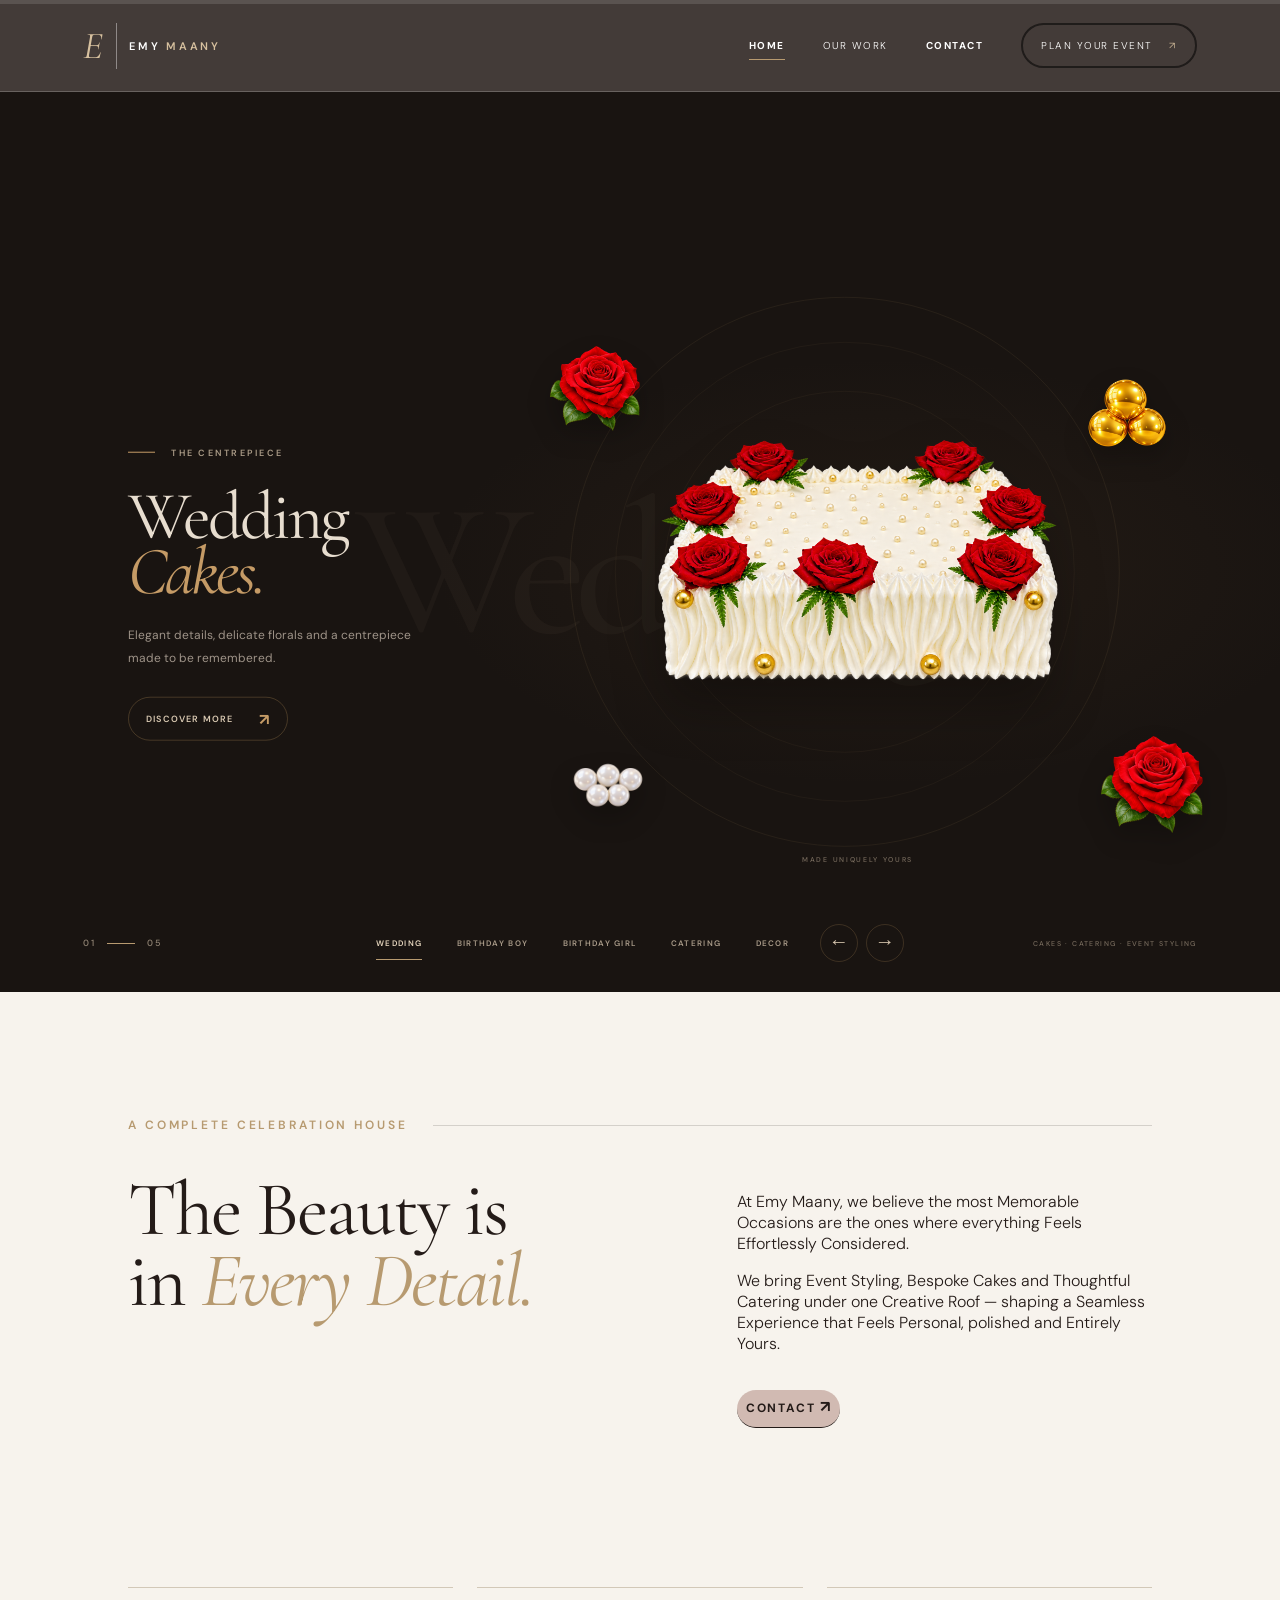
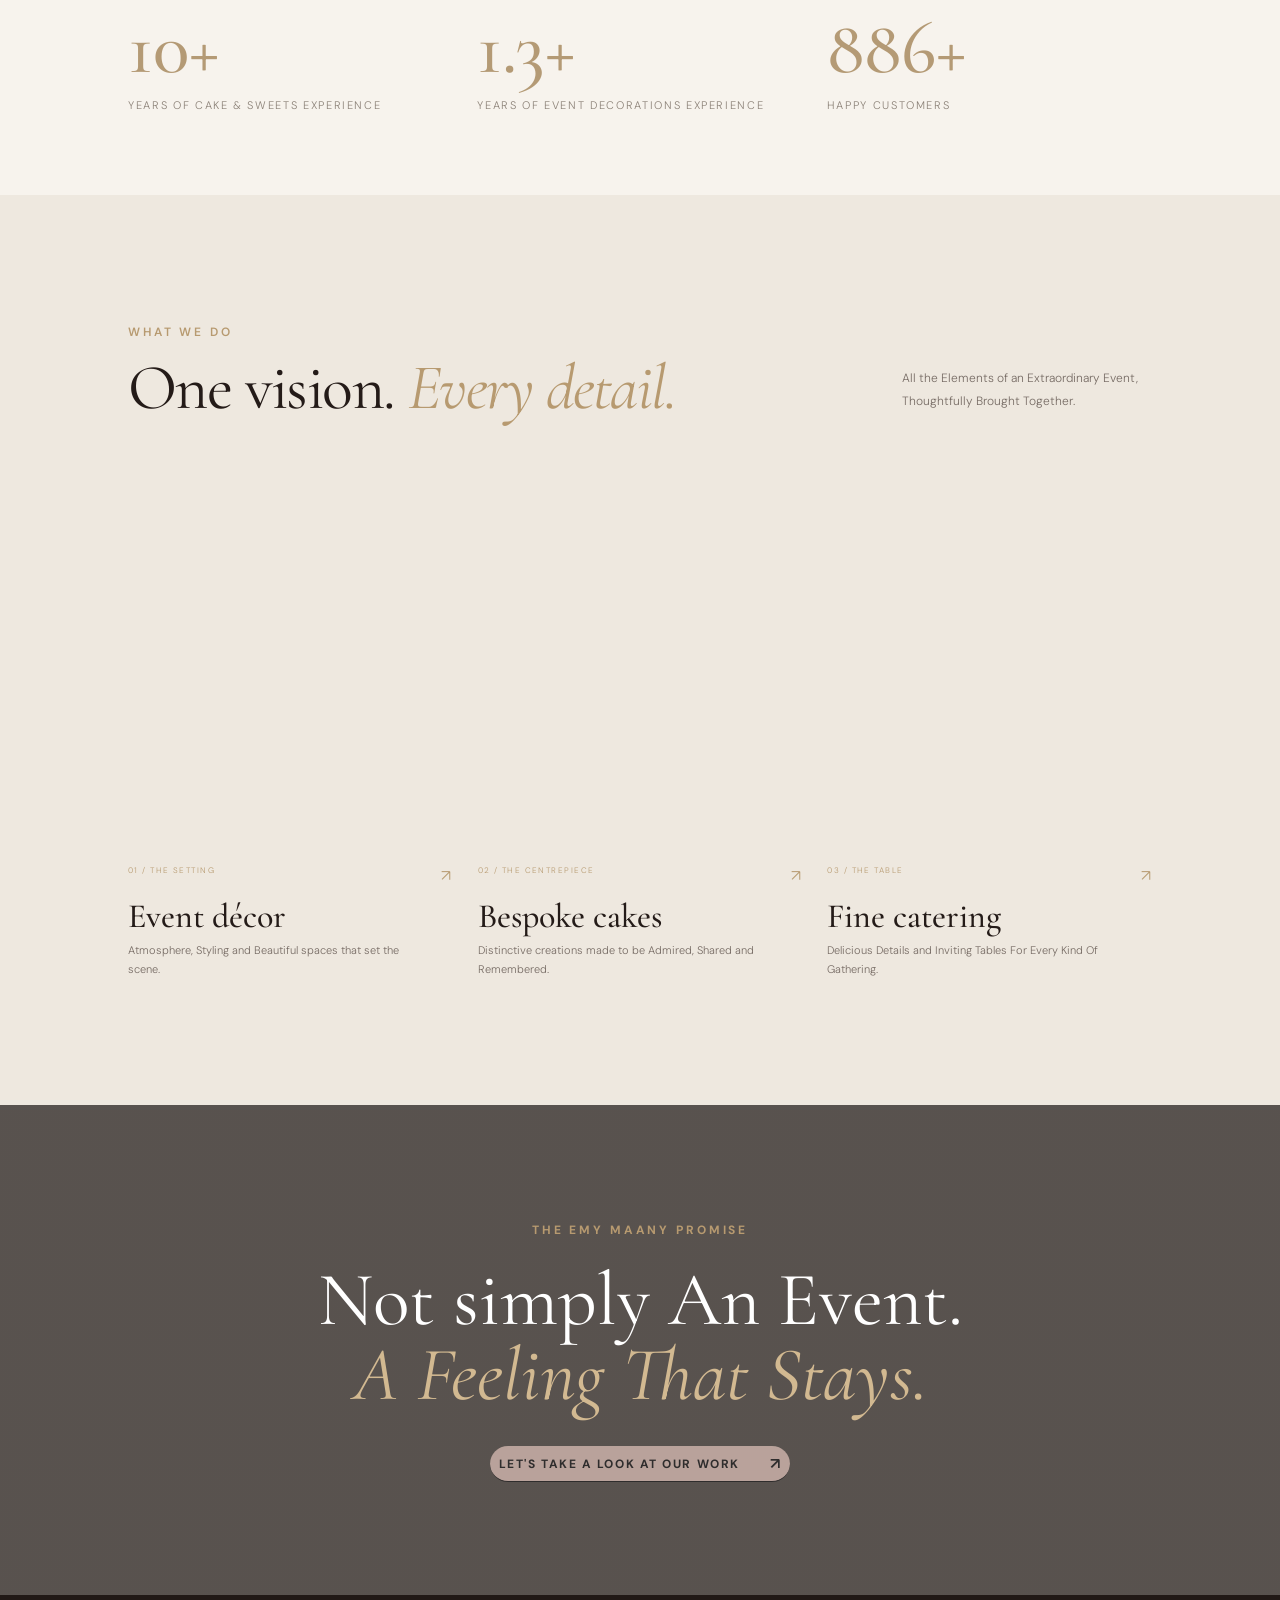
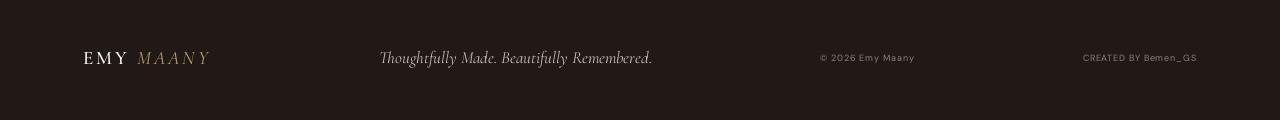
==== index.html @ 9237aef7 "Add files via upload" ====
<!DOCTYPE html>
<html lang="en">
 <head>
  <meta charset="utf-8"/>
  <meta content="width=device-width, initial-scale=1.0" name="viewport"/>
  <meta content="Emy Maany &mdash; considered celebrations, beautiful details, unforgettable moments." name="description"/>
  <title>
   Emy Maany | Celebrations, Curated
  </title>
  <link href="https://fonts.googleapis.com" rel="preconnect"/>
  <link crossorigin="" href="https://fonts.gstatic.com" rel="preconnect"/>
  <link href="https://fonts.googleapis.com/css2?family=Cormorant+Garamond:wght@400;500;600;700&amp;family=DM+Sans:wght@300;400;500;600&amp;display=swap" rel="stylesheet"/>
  <link href="home.css" rel="stylesheet"/>
  <link href="showcase.css" rel="stylesheet"/>
  <meta content="#241b18" name="theme-color"/>
  <meta content="yes" name="mobile-web-app-capable"/>
  <meta content="yes" name="apple-mobile-web-app-capable"/>
  <meta content="black-translucent" name="apple-mobile-web-app-status-bar-style"/>
  <meta content="Emy Maany" name="apple-mobile-web-app-title"/>
  <link href="/manifest.webmanifest" rel="manifest"/>
  <link href="/favicon-32.png" rel="icon" sizes="32x32" type="image/png"/>
  <link href="/icon-192.png" rel="icon" sizes="192x192" type="image/png"/>
  <link href="/icon-192.png" rel="apple-touch-icon"/>
  <link href="/pwa-install.css" rel="stylesheet"/>
 </head>
 <body>
    <!-- =====================================================
         HOME PAGE: Header / Hero Slider / Introduction / Services / Footer
         ===================================================== -->
  <!-- PRELOADER -->
  <div aria-hidden="true" class="preloader">
   <span class="preloader-mark">
    Emy Maany
   </span>
   <span class="preloader-line">
   </span>
  </div>
  <!-- NAVIGATION -->
  <header class="site-header">
   <a aria-label="Emy Maany home" class="brand" href="index.html">
    <span class="brand-monogram">
     E
    </span>
    <span class="brand-name">
     EMY
     <i>
      MAANY
     </i>
    </span>
   </a>
   <button aria-expanded="false" aria-label="Open navigation" class="menu-toggle">
    <span>
    </span>
    <span>
    </span>
   </button>
   <nav aria-label="Main navigation" class="main-nav">
    <a class="active" href="index.html">
     <b>Home</b>
    </a>
    <a href="work.html">
     Our Work
    </a>
    <a href="contact.html">
     <b>Contact</b>
    </a>
    <a class="nav-cta" href="contact.html">
     Plan Your Event
     <span>
      &nearrow;
     </span>
    </a>
   </nav>
  </header>
  <main>
   <!-- PRODUCT HERO SLIDER -->
   <section aria-label="Featured creations" class="showcase" id="showcase">
    <div class="showcase-stage">
     <div aria-hidden="true" class="showcase-orbit">
     </div>
     <div aria-live="polite" class="showcase-slides">
      <article class="showcase-slide is-active" data-slide="0" style="--slide-accent:#c59b66;--slide-bg:#191411">
       <div class="showcase-copy">
        <span class="showcase-kicker">
         THE CENTREPIECE
        </span>
        <h1>
         Wedding
         <br/>
         <em>
          Cakes.
         </em>
        </h1>
        <p>
         Elegant details, delicate florals and a centrepiece made to be remembered.
        </p>
        <!-- Wedding -->
        <a class="showcase-cta" href="work.html#cakes">
         DISCOVER MORE
         <b>
          &nearrow;
         </b>
        </a>
       </div>
       <div aria-hidden="true" class="showcase-word">
        Wedding
       </div>
       <div class="showcase-product">
        <img alt="Italian celebration cake" src="Images/italian%20cake/italian%20cake%203D.png"/>
       </div>
       <div aria-hidden="true" class="showcase-floats">
        <img alt="" class="float f1" src="Images/italian%20cake/Vibrant%20Red%20Rose%20Cutout.png"/>
        <img alt="" class="float f2" src="Images/italian%20cake/Triad%20of%20Reflective%20Gold%20Spheres.png"/>
        <img alt="" class="float f3" src="Images/italian%20cake/Glossy%20Pearl%20Sphere%20Cluster.png"/>
        <img alt="" class="float f4" src="Images/italian%20cake/Vibrant%20Red%20Rose%20Cutout.png"/>
        
       </div>
       <span class="showcase-caption">
        MADE UNIQUELY YOURS
       </span>
      </article>
      <article class="showcase-slide" data-slide="1" style="--slide-accent:#d4a96f;--slide-bg:#191411">
       <div class="showcase-copy">
        <span class="showcase-kicker">
         LITTLE MOMENTS, BIG MAGIC
        </span>
        <h1>
         Birthday
         <br/>
         <em>
          Boy.
         </em>
        </h1>
        <p>
         Playful characters, joyful colours and a cake made just for him.
        </p>
        <!-- Birthday Boy -->
        <a class="showcase-cta" href="work.html#cakes">
         DISCOVER MORE
         <b>
          &nearrow;
         </b>
        </a>
       </div>
       <div aria-hidden="true" class="showcase-word">
        Birthday
       </div>
       <div class="showcase-product">
        <img alt="Animal themed birthday cake" src="Images/animals/animals%20.png"/>
       </div>
       <div aria-hidden="true" class="showcase-floats">
        <img alt="" class="float f1" src="Images/animals/أسد كرتوني لطيف ثلاثي الأبعاد.png"/>
        <img alt="" class="float f2" src="Images/animals/زرافة%20كرتونية%20لطيفة%20ثلاثية%20الأبعاد.png"/>
        <img alt="" class="float f3" src="Images/animals/فيل%20صغير%20لطيف%20ثلاثي%20الأبعاد.png"/>
        <img alt="" class="float f4" src="Images/animals/قرد%20كرتوني%20ثلاثي%20الأبعاد%20لطيف.png"/>
       </div>
       <!--      -->
       <span class="showcase-caption">
        A WORLD OF WONDER
       </span>
      </article>
      <article class="showcase-slide" data-slide="2" style="--slide-accent:#d5a1b9;--slide-bg:#191411">
       <div class="showcase-copy">
        <span class="showcase-kicker">
         YOUR DAY, YOUR FAIRYTALE
        </span>
        <h1>
         Birthday
         <br/>
         <em>
          Girl.
         </em>
        </h1>
        <p>
         Sweet colours, lovely characters and a cake made just for her.
        </p>
        <!-- Birthday Girl -->
        <a class="showcase-cta" href="work.html#cakes">
         DISCOVER MORE
         <b>
          &nearrow;
         </b>
        </a>
       </div>
       <div aria-hidden="true" class="showcase-word">
        Birthday
       </div>
       <div class="showcase-product">
        <img alt="Pink teddy bear birthday cake" src="Images/pink%20bear/كعكة جونو نيستا الوردية بالدب البنفسجي.png"/>
       </div>
       <div aria-hidden="true" class="showcase-floats">
        <img alt="" class="float f1" src="Images/pink%20bear/دب%20وردي%20لامع%20مع%20زهرة%20بيضاء.png"/>
        <img alt="" class="float f2" src="Images/pink%20bear/بالونات%20لامعة%20ملونة%20متجمعة.png"/>
        <img alt="" class="float f3" src="Images/pink%20bear/سحابة%20ثلاثية%20الأبعاد%20لامعة.png"/>
        <img alt="" class="float f4" src="Images/italian%20cake/Triad%20of%20Reflective%20Gold%20Spheres.png"/>
       </div>
       <span class="showcase-caption">
        SWEET DETAILS, FOREVER
       </span>
      </article>
      <article class="showcase-slide" data-slide="3" style="--slide-accent:#c5a16d;--slide-bg:#191411">
       <div class="showcase-copy">
        <span class="showcase-kicker">
         THE TABLE, THOUGHTFULLY SET
        </span>
        <h1>
         Fine
         <br/>
         <em>
          Catering.
         </em>
        </h1>
        <p>
         Delicious details and inviting bites, prepared for sharing.
        </p>
        <!-- Fine Catering -->
        <a class="showcase-cta" href="work.html#catering">
         DISCOVER MORE
         <b>
          &nearrow;
         </b>
        </a>
       </div>
       <div aria-hidden="true" class="showcase-word">
        Catering
       </div>
       <div class="showcase-product">
        <img alt="Crispy chicken sandwich" src="Images/chicken snadwich/chicken-sandwich-cutout.png"/>
       </div>
       <div aria-hidden="true" class="showcase-floats">
        <img alt="" class="float f1" src="Images/chicken snadwich/فيليه دجاج مقرمش معزول.png"/>
        <img alt="" class="float f2" src="Images/chicken snadwich/أوراق خس طازجة على خلفية شفافة.png"/>
        <img alt="" class="float f3" src="Images/chicken snadwich/أوراق خس طازجة على خلفية شفافة.png"/>
        <img alt="" class="float f4" src="Images/chicken snadwich/فيليه دجاج مقرمش معزول.png"/>
       </div>
       <span class="showcase-caption">
        PREPARED TO BE SHARED
       </span>
      </article>
      <article class="showcase-slide" data-slide="4" style="--slide-accent:#c9a76d;--slide-bg:#191411">
       <div class="showcase-copy">
        <span class="showcase-kicker">
         THE SETTING FOR YOUR STORY
        </span>
        <h1>
         Event
         <br/>
         <em>
          Decor.
         </em>
        </h1>
        <p>
         Atmosphere, thoughtful styling and beautiful details in every corner.
        </p>
         <!-- Event Decor -->
        <a class="showcase-cta" href="work.html#decorations">
         DISCOVER MORE
         <b>
          &nearrow;
         </b>
        </a>
       </div>
       <div aria-hidden="true" class="showcase-word">
        Celebration
       </div>
       <div class="showcase-product showcase-photo">
        <img alt="Teddy bear themed event decoration" src="Images/bear/bear%20.png"/>
       </div>
       <div aria-hidden="true" class="showcase-floats">
        <img alt="" class="float f1" src="Images/bear/Glossy Orange Balloon Bouquet with Ribbons.png"/>
        <img alt="" class="float f2" src="Images/bear/Glossy%20Gold%20Balloon%20Trio.png"/>
        <img alt="" class="float f3" src="Images/bear/Glossy%20Blue%20and%20White%20Hot%20Air%20Balloon.png"/>
        <img alt="" class="float f4" src="Images/bear/Plush Teddy Bear with Blue Bow.png"/>
        <img alt="" class="float f5" src="Images/bear/Glossy White Balloon Trio.png"/>
       </div>
       <span class="showcase-caption">
        EVERY DETAIL IN ITS PLACE
       </span>
      </article>
     </div>
     <!-- ================================================ -->
     <div class="showcase-footer">
      <div class="showcase-count">
       <span id="showcase-current">
        01
       </span>
       <i>
       </i>
       <span>
        05
       </span>
      </div>
      <nav aria-label="Choose a featured category" class="showcase-tabs">
       <button class="active" data-go="0">
        WEDDING
       </button>
       <button data-go="1">
        BIRTHDAY BOY
       </button>
       <button data-go="2">
        BIRTHDAY GIRL
       </button>
       <button data-go="3">
        CATERING
       </button>
       <button data-go="4">
        DECOR
       </button>
      </nav>
      <div class="showcase-arrows">
       <button aria-label="Previous slide" id="showcase-prev">
        &larr;
       </button>
       <button aria-label="Next slide" id="showcase-next">
        &rarr;
       </button>
      </div>
      <span class="showcase-signature">
       CAKES &middot; CATERING &middot; EVENT STYLING
      </span>
     </div>
    </div>
   </section>
   <!-- INTRODUCTION -->
   <section class="intro section-pad">
    <div class="intro-kicker reveal">
     <span class="eyebrow">
      A COMPLETE CELEBRATION HOUSE
     </span>
     <span class="fine-line">
     </span>
    </div>
    <div class="intro-grid">
     <h2 class="reveal">
      The Beauty is
      <br/>
      in
      <em>
       Every Detail.
      </em>
     </h2>
     <div class="intro-text-reveal">
      <p class="lead1">
       At Emy Maany, we believe the most Memorable Occasions are the ones where everything Feels Effortlessly Considered.
      </p>
      <p class="lead2">
       We bring Event Styling, Bespoke Cakes and Thoughtful Catering under one Creative Roof &mdash; shaping a Seamless Experience that Feels Personal, polished and Entirely Yours.
      </p>
      <a class="text-link dark-link" href="contact.html">
       <b>
        Contact
        <span>
         &nearrow;
        </span>
       </b>
      </a>
     </div>
    </div>
   </section>
   <!-- EXPERIENCE COUNTERS -->
   <section aria-label="Emy Maany experience" class="experience-counters section-pad">
    <div class="counter-card">
     <strong data-count="11" data-suffix="+">
      0
     </strong>
     <span>
      Years of Cake &amp; Sweets Experience
     </span>
    </div>
    <div class="counter-card">
     <strong data-count="1.5" data-decimals="1" data-suffix="+">
      0
     </strong>
     <span>
      Years of Event Decorations Experience
     </span>
    </div>
    <div class="counter-card">
     <strong data-count="1000" data-suffix="+">
      0
     </strong>
     <span>
      Happy Customers
     </span>
    </div>
   </section>
   <!-- SERVICES -->
   <section class="services section-pad">
    <div class="section-heading reveal">
     <div>
      <span class="eyebrow">
       WHAT WE DO
      </span>
      <h2>
       One vision.
       <em>
        Every detail.
       </em>
      </h2>
     </div>
     <p>
      All the Elements of an Extraordinary Event, Thoughtfully Brought Together.
     </p>
    </div>
    <div class="service-grid">
     <a class="service-card reveal" href="work.html#decorations">
      <div class="service-photo photo-decor">
      </div>
      <div class="service-meta">
       <span>
        01 / THE SETTING
       </span>
       <span>
        &nearrow;
       </span>
      </div>
      <h3>
       Event d&eacute;cor
      </h3>
      <p>
       Atmosphere, Styling and Beautiful spaces that set the scene.
      </p>
     </a>
     <a class="service-card reveal" href="work.html#cakes">
      <div class="service-photo photo-cake">
      </div>
      <div class="service-meta">
       <span>
        02 / THE CENTREPIECE
       </span>
       <span>
        &nearrow;
       </span>
      </div>
      <h3>
       Bespoke cakes
      </h3>
      <p>
       Distinctive creations made to be Admired, Shared and Remembered.
      </p>
     </a>
     <a class="service-card reveal" href="work.html#catering">
      <div class="service-photo photo-catering">
      </div>
      <div class="service-meta">
       <span>
        03 / THE TABLE
       </span>
       <span>
        &nearrow;
       </span>
      </div>
      <h3>
       Fine catering
      </h3>
      <p>
       Delicious Details and Inviting Tables For Every Kind Of Gathering.
      </p>
     </a>
    </div>
   </section>
   <!-- BRAND STATEMENT -->
   <section class="statement">
    <div class="statement-inner reveal">
     <span class="eyebrow">
      <b>
       THE EMY MAANY PROMISE
      </b>
     </span>
     <h2>
      Not simply An Event.
      <br/>
      <em>
       A Feeling That Stays.
      </em>
     </h2>
     <a class="text-link light-link" href="work.html">
      <b>
       Let's take a look at Our Work
      </b>
      <span>
       &nearrow;
      </span>
     </a>
    </div>
   </section>
   <!-- FOOTER -->
   <footer class="site-footer">
    <a class="footer-brand" href="index.html">
     EMY
     <em>
      MAANY
     </em>
    </a>
    <span>
     Thoughtfully Made. Beautifully Remembered.
    </span>
    <span>
     &copy;
     <span class="year">
     </span>
     Emy Maany
    </span>
    <small>
     CREATED BY Bemen_GS
    </small>
   </footer>
  </main>
  <script src="home.js">
  </script>
  <script defer="" src="showcase.js">
  </script>
  <script defer="" src="site-enhancements.js">
  </script>
  <script defer="" src="/pwa-install.js">
  </script>
 </body>
</html>
---- home.css ----
/* =========================================================
   EMY SWEETS — HOME PAGE STYLES
   Palette: warm ivory / deep espresso / antique champagne
   ========================================================= */
/* التصميم الافتراضي للشاشات الكبيرة (الكمبيوتر) */
.container  {
    display: grid;
    grid-template-columns: repeat(3, 1fr);
    /* 3 أعمدة بجانب بعضها */
}
/* عندما تصبح الشاشة أقل من 800 بكسل (الأجهزة اللوحية - Tablet) */
@media (max-width: 800px)  {
    .container  {
        grid-template-columns: repeat(2, 1fr);
        /* عمودين فقط */
    }
}
/* عندما تصبح الشاشة أقل من 480 بكسل (الهواتف المحمولة - Mobile) */
@media (max-width: 480px)  {
    .container  {
        grid-template-columns: 1fr;
        /* عمود واحد تحت بعضه */
    }
}
:root  {
    --ink: #241b18;
    --muted: #766b64;
    --ivory: #f7f3ed;
    --paper: #eee7dc;
    --gold: #b79a70;
    --line: rgba(36,27,24,.16);
    --serif: "Cormorant Garamond", Georgia, serif;
    --sans: "DM Sans", Arial, sans-serif;
}
*  {
    box-sizing: border-box;
}
html  {
    scroll-behavior: smooth;
}
body  {
    margin: 0;
    background: var(--ivory);
    color: var(--ink);
    font-family: var(--sans);
    font-weight: 300;
}
a  {
    color: inherit;
    text-decoration: none;
}
.preloader  {
    position: fixed;
    inset: 0;
    background: var(--ink);
    z-index: 1000;
    display: flex;
    align-items: center;
    justify-content: center;
    gap: 18px;
    transition: opacity .7s ease, visibility .7s;
}
.preloader.done  {
    opacity: 0;
    visibility: hidden;
}
.preloader-mark  {
    font: italic 62px var(--serif);
    color: var(--gold);
}
.preloader-line  {
    width: 70px;
    height: 1px;
    background: var(--gold);
    animation: loadline 1s ease-in-out infinite alternate;
}
@keyframes loadline  {
    to  {
        transform: scaleX(.25);
        transform-origin: left;
    }
}
.site-header  {
    background: rgba(36, 27, 24, .85);
    height: 92px;
    padding: 0 6.5%;
    display: flex;
    align-items: center;
    justify-content: space-between;
    position: absolute;
    top: 0;
    left: 0;
    width: 100%;
    z-index: 20;
    color: #fff;
    border-bottom: 1px solid rgba(255, 255, 255, .2);
}
.brand  {
    display: flex;
    align-items: center;
    gap: 12px;
}
.brand-monogram  {
    font: italic 38px var(--serif);
    color: #d7c19f;
    border-right: 1px solid rgba(255, 255, 255, .4);
    padding-right: 13px;
}
.brand-name  {
    font-size: 11px;
    letter-spacing: .25em;
    font-weight: 600;
}
.brand-name i  {
    font-style: normal;
    color: #d7c19f;
}
.main-nav  {
    display: flex;
    align-items: center;
    gap: 38px;
}
.main-nav a  {
    font-size: 10px;
    letter-spacing: .15em;
    text-transform: uppercase;
    position: relative;
}
.main-nav a:not(.nav-cta):after  {
    content: "";
    position: absolute;
    left: 0;
    bottom: -8px;
    width: 0;
    height: 1px;
    background: var(--gold);
    transition: width .3s;
}
.main-nav a:hover:after,
.main-nav a.active:after  {
    width: 100%;
}
.nav-cta  {
    border: 2px solid rgba(0, 0, 0, 0.55);
    padding: 14px 18px;
    transition: background .3s, color .3s;
    border-radius: 50px;
}
.nav-cta:hover  {
    background: var(--ivory);
    color: var(--ink);
}
.nav-cta span  {
    color: #d7c19f;
    margin-left: 12px;
}
.menu-toggle  {
    display: none;
}
.hero  {
    height: min(850px, 100svh);
    min-height: 650px;
    position: relative;
    display: flex;
    align-items: center;
    color: #fff;
    overflow: hidden;
    background: #352822;
}
.hero-image  {
    position: absolute;
    inset: 0;
    background: url("https://images.unsplash.com/photo-1519167758481-83f550bb49b3?auto=format&fit=crop&w=2200&q=90") center 52% / cover;
    transform: scale(1.06);
    animation: heroZoom 12s ease-out forwards;
}
.hero-shade  {
    position: absolute;
    inset: 0;
    background: linear-gradient(90deg, rgba(20, 15, 13, .78), rgba(20, 15, 13, .38) 55%, rgba(20, 15, 13, .12)), linear-gradient(0deg, rgba(20, 15, 13, .32), transparent 35%);
}
@keyframes heroZoom  {
    to  {
        transform: scale(1);
    }
}
.hero-content  {
    position: relative;
    margin-left: 13%;
    margin-top: 45px;
    max-width: 670px;
}
.eyebrow  {
    font-size: 12px;
    letter-spacing: .24em;
    font-weight: 600;
    text-transform: uppercase;
    color: var(--gold);
}
.hero .eyebrow  {
    color: #ddc9a8;
}
.hero .eyebrow span  {
    display: inline-block;
    width: 30px;
    height: 1px;
    background: currentColor;
    vertical-align: middle;
    margin-right: 12px;
}
.hero h1  {
    font: 400 clamp(62px, 8vw, 112px) / .88 var(--serif);
    letter-spacing: -.035em;
    margin: 30px 0;
}
.hero h1 em,
h2 em  {
    font-weight: 400;
    color: var(--gold);
}
.hero-copy  {
    max-width: 390px;
    color: rgba(255, 255, 255, .78);
    font-size: 13px;
    line-height: 2;
    margin: 0 0 32px;
}
.text-link  {
    background: rgba(202, 177, 168, 0.85);
    display: inline-flex;
    gap: 30px;
    align-items: center;
    padding-top: 6px;
    padding-bottom: 10px;
    padding-left: 9px;
    padding-right: 9px;
    border-bottom: 1px solid currentColor;
    font-size: 12px;
    letter-spacing: .13em;
    text-transform: uppercase;
    border-radius: 20px;
}
.text-link span  {
    font-size: 16px;
    transition: transform .3s;
    padding-bottom: 1px;
    padding-top: 1px;
}
.text-link:hover span  {
    transform: translate(4px, -3px);
}
.light-link  {
    color: #fff;
}
.hero-index  {
    position: absolute;
    bottom: 55px;
    left: 6.5%;
    font-size: 15px;
    letter-spacing: .2em;
    color: rgba(255, 255, 255, .7);
    display: flex;
    align-items: center;
    gap: 13px;
}
.hero-index span  {
    font: italic 25px var(--serif);
    color: #d7c19f;
}
.hero-index i  {
    width: 45px;
    height: 1px;
    background: #d7c19f;
}
.scroll-cue  {
    background: rgba(36, 27, 24, .85);
    position: absolute;
    bottom: 55px;
    right: 6.5%;
    font-size: 10px;
    letter-spacing: .18em;
    color: rgba(255, 255, 255, .7);
    display: flex;
    align-items: center;
    gap: 15px;
    padding: 8px 12px;
    border-radius: 50px;
}
.scroll-cue span  {
    font-size: 16px;
    margin-left: 15px;
    color: #d7c19f;
}
.section-pad  {
    padding: 125px 10%;
}
.intro  {
    background: var(--ivory);
}
.intro-kicker  {
    display: flex;
    align-items: center;
    gap: 25px;
}
.fine-line  {
    height: 1px;
    background: var(--line);
    flex: 1;
}
.intro-grid  {
    display: grid;
    grid-template-columns: 1.1fr .9fr;
    gap: 10%;
    align-items: start;
    margin-top: 42px;
}
.intro h2,
.section-heading h2  {
    font: 400 clamp(48px, 6vw, 78px) / .92 var(--serif);
    letter-spacing: -.025em;
    margin: 0;
}
.intro-text  {
    padding-top: 8px;
    max-width: 440px;
}
.intro-text p  {
    font-size: 13px;
    line-height: 2;
    color: var(--muted);
}
.intro-text .lead  {
    font: 400 23px / 1.35 var(--serif);
    color: var(--ink);
    margin-top: 0;
}
.dark-link  {
    color: var(--ink);
    margin-top: 20px;
}
.services  {
    background: #eee8df;
}
.section-heading  {
    display: flex;
    justify-content: space-between;
    align-items: end;
    margin-bottom: 55px;
}
.section-heading h2  {
    font-size: clamp(43px, 5vw, 66px);
    margin-top: 18px;
}
.section-heading > p  {
    max-width: 250px;
    color: var(--muted);
    font-size: 12px;
    line-height: 1.9;
    margin: 0 0 5px;
}
.service-grid  {
    display: grid;
    grid-template-columns: repeat(3, 1fr);
    gap: 25px;
}
.service-card  {
    display: block;
}
.service-photo  {
    height: 370px;
    background-size: cover;
    background-position: center;
    transition: transform .8s cubic-bezier(.2, .7, .2, 1), filter .5s;
    filter: saturate(.78);
}
.service-card:hover .service-photo  {
    transform: translateY(-8px);
    filter: saturate(1);
}
.photo-decor  {
    background-image: url("https://images.unsplash.com/photo-1519225421980-715cb0215aed?auto=format&fit=crop&w=900&q=85");
}
.photo-cake  {
    background-image: url("https://images.unsplash.com/photo-1578985545062-69928b1d9587?auto=format&fit=crop&w=900&q=85");
}
.photo-catering  {
    background-image: url("https://images.unsplash.com/photo-1414235077428-338989a2e8c0?auto=format&fit=crop&w=900&q=85");
}
.service-meta  {
    display: flex;
    justify-content: space-between;
    margin-top: 22px;
    color: var(--gold);
    font-size: 8px;
    letter-spacing: .18em;
}
.service-meta span:last-child  {
    font-size: 16px;
}
.service-card h3  {
    font: 500 34px var(--serif);
    margin: 10px 0 4px;
}
.service-card p  {
    font-size: 11px;
    line-height: 1.8;
    color: var(--muted);
    max-width: 280px;
    margin: 0;
}
.statement  {
    min-height: 490px;
    background: linear-gradient(rgba(27, 20, 17, .72), rgba(27, 20, 17, .72)), url("https://images.unsplash.com/photo-1464366400600-7168b8af9bc3?auto=format&fit=crop&w=2000&q=85") center / cover;
    display: grid;
    place-items: center;
    text-align: center;
    color: #fff;
    padding: 90px 20px;
}
.statement-inner h2  {
    font: 400 clamp(48px, 6vw, 76px) / .98 var(--serif);
    margin: 24px 0 34px;
}
.statement-inner h2 em  {
    color: #d2b991;
}
.statement-inner a  {
    font-size: 12px;
    font-weight: 600;
    letter-spacing: .13em;
    text-transform: uppercase;
    border-bottom: 1px solid currentColor;
    padding-bottom: 6px;
    transition: color .3s, border-color .3s;
    color: #2f2d2d;
}
.site-footer  {
    min-height: 125px;
    padding: 30px 6.5%;
    display: flex;
    align-items: center;
    justify-content: space-between;
    gap: 20px;
    background: #211916;
    color: #c9bfb4;
}
.footer-brand  {
    font: 500 19px var(--serif);
    letter-spacing: .16em;
    color: #fff;
}
.footer-brand em  {
    color: var(--gold);
    font-weight: 400;
}
.site-footer > span  {
    font: italic 17px var(--serif);
}
.site-footer > span:nth-of-type(2),
.site-footer small  {
    font: 9px var(--sans);
    letter-spacing: .1em;
    color: #8f8177;
}
.reveal  {
    opacity: 0;
    transform: translateY(28px);
    transition: opacity .9s ease, transform .9s cubic-bezier(.2, .7, .2, 1);
    
}
.reveal.visible  {
    opacity: 1;
    transform: none;
}
@media(max-width: 800px)  {
    .site-header  {
        height: 76px;
        padding: 0 6%;
    }
    .menu-toggle  {
        display: flex;
        flex-direction: column;
        gap: 6px;
        background: none;
        border: 0;
        padding: 10px;
        z-index: 30;
    }
    .menu-toggle span  {
        display: block;
        width: 28px;
        height: 2px;
        min-height: 2px;
        background: #ffffff !important;
        opacity: 1;
        transition: .3s;
    }
    .main-nav  {
        position: absolute;
        top: 0;
        right: 0;
        width: min(320px, 85vw);
        height: 100svh;
        background: #211916;
        display: flex;
        flex-direction: column;
        align-items: flex-start;
        justify-content: center;
        padding: 55px;
        gap: 30px;
        transform: translateX(105%);
        transition: transform .45s;
    }
    .main-nav.open  {
        transform: none;
    }
    .main-nav a  {
        font-size: 12px;
    }
    .menu-toggle[aria-expanded=true] span:first-child  {
        transform: translateY(3.5px) rotate(45deg);
    }
    .menu-toggle[aria-expanded=true] span:last-child  {
        transform: translateY(-3.5px) rotate(-45deg);
    }
    .hero  {
        min-height: 690px;
    }
    .hero-content  {
        margin-left: 8%;
        margin-right: 8%;
    }
    .hero h1  {
        font-size: clamp(60px, 14vw, 92px);
    }
    .scroll-cue  {
        display: none;
    }
    .section-pad  {
        padding: 85px 8%;
    }
    .intro-grid  {
        grid-template-columns: 1fr;
        gap: 28px;
    }
    .intro-text  {
        max-width: 560px;
    }
    .section-heading  {
        display: block;
    }
    .section-heading > p  {
        margin-top: 20px;
    }
    .service-grid  {
        grid-template-columns: 1fr;
        gap: 45px;
    }
    .service-photo  {
        height: 420px;
    }
    .site-footer  {
        flex-wrap: wrap;
    }
    .site-footer > span:first-of-type  {
        display: none;
    }
}
@media(max-width: 480px)  {
    .hero  {
        min-height: 650px;
    }
    .hero-index  {
        bottom: 30px;
    }
    .service-photo  {
        height: 330px;
    }
    .site-footer  {
        justify-content: center;
        text-align: center;
    }
    .site-footer small  {
        width: 100%;
    }
}
/* HAMBURGER MENU - VISIBILITY TEST */
@media screen and (max-width: 800px)  {
    .site-header .menu-toggle  {
        display: flex !important;
        flex-direction: column !important;
        justify-content: center !important;
        align-items: center !important;
        gap: 7px !important;
        width: 50px !important;
        height: 50px !important;
        position: relative !important;
        z-index: 9999 !important;
        background: transparent !important;
        border: 1px solid white !important;
    }
    .site-header .menu-toggle span  {
        display: block !important;
        width: 28px !important;
        height: 3px !important;
        min-height: 3px !important;
        background: rgb(225, 201, 102) !important;
        opacity: 1 !important;
        visibility: visible !important;
    }
}
/* =========================================================
   MOBILE CANVAS + FULL-SCREEN NAVIGATION
   Prevent the off-canvas menu from widening the document.
   ========================================================= */
html,
body  {
    width: 100%;
    max-width: 100%;
}
html  {
    overflow-x: clip;
}
body  {
    overflow-x: clip;
}
@media (max-width: 800px)  {
    .site-header  {
        width: 100%;
        max-width: 100%;
        left: 0;
        right: 0;
        overflow: visible;
    }
    /* The menu is a true viewport overlay, not a side column. */
    .site-header .main-nav  {
        position: fixed;
        inset: 0;
        width: 100%;
        max-width: 100%;
        height: 100vh;
        height: 100dvh;
        min-height: 100vh;
        margin: 0;
        padding: 100px 12vw 60px;
        display: flex;
        flex-direction: column;
        align-items: center;
        justify-content: center;
        gap: clamp(26px, 5vh, 42px);
        background: #211916;
        z-index: 25;
        overflow-y: auto;
        overflow-x: clip;
        transform: translate3d(100%, 0, 0);
        visibility: hidden;
        pointer-events: none;
        transition: transform .42s cubic-bezier(.77, 0, .18, 1), visibility .42s;
    }
    .site-header .main-nav.open  {
        transform: translate3d(0, 0, 0);
        visibility: visible;
        pointer-events: auto;
    }
    .site-header .main-nav a  {
        display: inline-block;
        font-size: 13px;
        letter-spacing: .18em;
        white-space: normal;
    }
    .site-header .main-nav .nav-cta  {
        margin-top: 8px;
        padding: 15px 22px;
        text-align: center;
    }
    .site-header .menu-toggle  {
        position: relative;
        z-index: 40;
        flex: 0 0 50px;
    }
    .site-header .brand  {
        min-width: 0;
    }
}
@media (prefers-reduced-motion: reduce)  {
    .site-header .main-nav  {
        transition: none;
    }
}
/* ===== Shared site enhancements: sticky header, reading progress, counters ===== */
.site-header {
    position:sticky!important;
    top:0!important;
    left:auto!important;
    width:100%!important;
    z-index:900!important;
    margin-bottom:0!important
}
body {
    scroll-behavior:smooth
}
.reading-progress {
    position:fixed;
    top:0;
    left:0;
    width:100%;
    height:4px;
    z-index:1200;
    background:rgba(255,255,255,.12);
    pointer-events:none
}
.reading-progress span {
    display:block;
    height:100%;
    width:0;
    background:linear-gradient(90deg,#eee9e2,#8c8986);
    transition:width .08s linear
}
.back-to-top {
    position:fixed;
    right:28px;
    bottom:28px;
    width:48px;
    height:48px;
    border:1px solid rgba(190,165,126,.65);
    border-radius:50%;
    background:#241b18;
    color:#f5eee5;
    font-size:22px;
    display:grid;
    place-items:center;
    cursor:pointer;
    z-index:850;
    opacity:0;
    visibility:hidden;
    transform:translateY(10px);
    transition:.25s
}
.back-to-top.is-visible {
    opacity:1;
    visibility:visible;
    transform:translateY(0)
}
.experience-counters {
    display:grid;
    grid-template-columns:repeat(3,minmax(0,1fr));
    gap:24px;
    padding-top:34px;
    padding-bottom:80px
}
.counter-card {
    border-top:1px solid rgba(142,117,83,.35);
    padding-top:22px;
    display:flex;
    flex-direction:column;
    gap:10px
}
.counter-card strong {
    font-family:'Cormorant Garamond',serif;
    font-size:clamp(44px,6vw,76px);
    font-weight:500;
    line-height:1;
    color:#b49a75
}
.counter-card span {
    font-size:11px;
    letter-spacing:.15em;
    text-transform:uppercase;
    color:#8b8177;
    line-height:1.7
}
@media(max-width:700px) {
    .experience-counters {
        grid-template-columns:1fr;
        gap:25px;
        padding-top:20px;
        padding-bottom:55px
    }
    .counter-card {
        display:grid;
        grid-template-columns:110px 1fr;
        align-items:center
    }
    .counter-card strong {
        font-size:48px
    }
    .back-to-top {
        right:16px;
        bottom:18px;
        width:44px;
        height:44px
    }
}
---- showcase.css ----
/* Emy Maany — editorial floating-product hero */
.showcase {
    height:100svh;
    min-height:680px;
    max-height:1000px;
    position:relative;
    overflow:hidden;
    background:#191411;
    color:#eee4d4;
    padding-top:92px
}
.showcase-stage {
    height:100%;
    position:relative;
    overflow:hidden;
    background:radial-gradient(ellipse at 69% 48%,rgba(117,82,48,.12),transparent 36%),#191411
}
.showcase-orbit {
    position:absolute;
    width:min(43vw,620px);
    aspect-ratio:1;
    border:1px solid rgba(190,151,99,.09);
    border-radius:50%;
    left:66%;
    top:48%;
    transform:translate(-50%,-50%);
    pointer-events:none
}
.showcase-orbit:before,.showcase-orbit:after {
    content:"";
    position:absolute;
    inset:8%;
    border:1px solid rgba(190,151,99,.06);
    border-radius:50%
}
.showcase-orbit:after {
    inset:17%
}
.showcase-slides {
    position:absolute;
    inset:0
}
.showcase-slide {
    position:absolute;
    inset:0;
    opacity:0;
    visibility:hidden;
    pointer-events:none;
    transition:opacity .65s ease,visibility .65s;
    --slide-accent:#c5a16d
}
.showcase-slide.is-active {
    opacity:1;
    visibility:visible;
    pointer-events:auto;
    z-index:2
}
.showcase-copy {
    position:absolute;
    z-index:5;
    left:10%;
    top:50%;
    transform:translateY(-48%);
    width:min(31%,440px)
}
.showcase-kicker {
    display:block;
    color:#a99a86;
    font:600 9px/1.5 "DM Sans",sans-serif;
    letter-spacing:.25em;
    text-transform:uppercase;
    margin-bottom:28px
}
.showcase-kicker:before {
    content:"";
    display:inline-block;
    width:27px;
    height:1px;
    background:var(--slide-accent);
    vertical-align:middle;
    margin:0 12px 3px 0
}
.showcase-copy h1 {
    font:400 clamp(60px,5.3vw,94px)/.82 "Cormorant Garamond",Georgia,serif;
    letter-spacing:-.045em;
    margin:0 0 24px;
    color:#e7ddcf
}
.showcase-copy h1 em {
    font-style:italic;
    color:var(--slide-accent)
}
.showcase-copy p {
    font:400 12px/1.9 "DM Sans",sans-serif;
    color:#9e9388;
    max-width:310px;
    margin:0 0 28px
}
.showcase-cta {
    height:44px;
    min-width:160px;
    padding:0 17px;
    border:1px solid rgba(188,147,91,.28);
    border-radius:30px;
    display:inline-flex;
    align-items:center;
    justify-content:space-between;
    gap:26px;
    font:600 9px "DM Sans",sans-serif;
    letter-spacing:.13em;
    color:#d9c9b2;
    transition:background .25s,border-color .25s
}
.showcase-cta:hover {
    background:rgba(188,147,91,.12);
    border-color:var(--slide-accent)
}
.showcase-cta b {
    font-size:16px;
    color:var(--slide-accent)
}
.showcase-word {
    position:absolute;
    z-index:0;
    left:51%;
    top:48%;
    transform:translate(-50%,-50%);
    white-space:nowrap;
    font:500 clamp(130px,15vw,250px)/.8 "Cormorant Garamond",serif;
    letter-spacing:-.06em;
    color:rgba(221,204,179,.035);
    pointer-events:none
}
.showcase-product {
    position:absolute;
    z-index:2;
    left:67%;
    top:47%;
    width:min(32vw,490px);
    height:min(57vh,570px);
    transform:translate(-50%,-50%);
    display:flex;
    align-items:center;
    justify-content:center;
    pointer-events:none
}
.showcase-product img {
    display:block;
    max-width:100%;
    max-height:100%;
    width:auto;
    height:auto;
    object-fit:contain;
    filter:drop-shadow(0 28px 25px rgba(0,0,0,.28));
}
.showcase-product.showcase-photo {
    width:min(31vw,470px);
    height:min(54vh,520px)
}
.showcase-product.showcase-photo img {
    width:100%;
    height:100%;
    object-fit:contain;
    filter:drop-shadow(0 24px 30px rgba(0,0,0,.35))
}
.showcase-floats {
    position:absolute;
    inset:0;
    z-index:3;
    pointer-events:none
}
.showcase-floats .float {
    position:absolute;
    display:block;
    width:clamp(68px,8vw,128px);
    height:clamp(68px,8vw,128px);
    object-fit:contain;
    filter:drop-shadow(0 12px 13px rgba(0,0,0,.23));
    animation:floatAround 5.8s ease-in-out infinite alternate;
}
/* Elements are deliberately kept outside the hero product's footprint. */
.showcase-floats .f1 {
    left:43%;
    top:19%;
    width:clamp(70px,7vw,112px);
    animation-delay:-1.1s
}
.showcase-floats .f2 {
    left:84%;
    top:22%;
    width:clamp(78px,8vw,126px);
    animation-delay:-3.2s
}
.showcase-floats .f3 {
    left:44%;
    top:68%;
    width:clamp(68px,7vw,110px);
    animation-delay:-2s
}
.showcase-floats .f4 {
    left:86%;
    top:68%;
    width:clamp(78px,8vw,126px);
    animation-delay:-4s
}
.showcase-floats .f5 {
    left:54%;
    top:13%;
    width:80px;
    animation-delay:-2.7s
}
.showcase-slide[data-slide="1"] .f1 {
    left:43%;
    top:19%
}
.showcase-slide[data-slide="1"] .f2 {
    left:85%;
    top:18%
}
.showcase-slide[data-slide="1"] .f3 {
    left:44%;
    top:69%
}
.showcase-slide[data-slide="1"] .f4 {
    left:86%;
    top:68%
}
.showcase-slide[data-slide="2"] .f1 {
    left:42%;
    top:20%
}
.showcase-slide[data-slide="2"] .f2 {
    left:86%;
    top:19%;
    width:clamp(85px,9vw,140px)
}
.showcase-slide[data-slide="2"] .f3 {
    left:43%;
    top:69%
}
.showcase-slide[data-slide="2"] .f4 {
    left:86%;
    top:68%
}
.showcase-slide[data-slide="3"] .f1 {
    left:42%;
    top:18%;
    width:clamp(70px,7vw,112px)
}
.showcase-slide[data-slide="3"] .f2 {
    left:85%;
    top:20%
}
.showcase-slide[data-slide="3"] .f3 {
    left:43%;
    top:69%
}
.showcase-slide[data-slide="3"] .f4 {
    left:86%;
    top:67%
}
.showcase-slide[data-slide="4"] .showcase-product {
    left:68%;
    width:min(31vw,450px);
    height:min(56vh,540px)
}
.showcase-slide[data-slide="4"] .f1 {
    left:42%;
    top:20%
}
.showcase-slide[data-slide="4"] .f2 {
    left:85%;
    top:20%
}
.showcase-slide[data-slide="4"] .f3 {
    left:43%;
    top:69%
}
.showcase-slide[data-slide="4"] .f4 {
    left:86%;
    top:68%
}
@keyframes floatAround {
    from {
        transform:translate3d(0,-7px,0) rotate(-5deg)
    }
    to {
        transform:translate3d(0,9px,0) rotate(5deg)
    }
}
.showcase-caption {
    position:absolute;
    z-index:4;
    left:67%;
    top:83%;
    transform:translateX(-50%);
    font:500 7px "DM Sans",sans-serif;
    letter-spacing:.24em;
    color:#776b5d;
    white-space:nowrap
}
.showcase-footer {
    position:absolute;
    z-index:8;
    left:6.5%;
    right:6.5%;
    bottom:28px;
    height:42px;
    display:flex;
    align-items:center;
    justify-content:space-between
}
.showcase-count {
    display:flex;
    align-items:center;
    gap:12px;
    font:500 9px "DM Sans",sans-serif;
    letter-spacing:.18em;
    color:#928575
}
.showcase-count i {
    width:28px;
    height:1px;
    background:var(--gold)
}
.showcase-tabs {
    position:absolute;
    left:50%;
    transform:translateX(-50%);
    display:flex;
    align-items:center;
    gap:clamp(18px,3vw,48px);
    white-space:nowrap
}
.showcase-tabs button,.showcase-arrows button {
    background:none;
    border:0;
    color:#a89a88;
    cursor:pointer;
    border-radius:50%;
    border-color:white;
    padding-bottom:5px;
    padding-left:5px;
    padding-right:5px;
}
.showcase-tabs button {
    position:relative;
    padding:12px 0;
    font:600 8px "DM Sans",sans-serif;
    letter-spacing:.16em;
    transition:color .25s
}
.showcase-tabs button:after {
    content:"";
    position:absolute;
    left:0;
    right:100%;
    bottom:0;
    height:1px;
    background:var(--gold);
    transition:right .35s
}
.showcase-tabs button.active {
    color:#e5d5bd
}
.showcase-tabs button.active:after {
    right:0
}
.showcase-arrows {
    display:flex;
    gap:8px;
    margin-left:auto;
    margin-right:17%
}
.showcase-arrows button {
    width:38px;
    height:38px;
    border:1px solid rgba(188,147,91,.22);
    border-radius:50%;
    font-size:20px;
    line-height:1;
    color:#d5c4ad;
    transition:background .2s,border-color .2s
}
.showcase-arrows button:hover {
    background:rgba(188,147,91,.1);
    border-color:var(--gold)
}
.showcase-signature {
    font:500 7px "DM Sans",sans-serif;
    letter-spacing:.2em;
    color:#766a5c
}
@media(max-width:900px) {
    .showcase {
        padding-top:82px;
        min-height:720px
    }
    .showcase-copy {
        left:7%;
        width:34%
    }
    .showcase-copy h1 {
        font-size:clamp(54px,8vw,78px)
    }
    .showcase-product {
        left:69%;
        width:39vw;
        height:48vh
    }
    .showcase-orbit {
        left:69%;
        width:54vw
    }
    .showcase-footer {
        left:4%;
        right:4%;
        bottom:20px
    }
    .showcase-tabs {
        gap:16px
    }
    .showcase-tabs button {
        font-size:7px
    }
    .showcase-arrows {
        margin-right:0
    }
    .showcase-signature {
        display:none
    }
    .showcase-floats .f1 {
        left:41%
    }
    .showcase-floats .f3 {
        left:42%
    }
}
@media(max-width:620px) {
    .showcase {
        height:calc(100svh - 68px);
        min-height:720px;
        padding-top:0
    }
    .showcase-stage {
        height:100%
    }
    .showcase-copy {
        left:7%;
        top:13%;
        transform:none;
        width:86%;
        text-align:center
    }
    .showcase-kicker {
        font-size:8px;
        margin-bottom:12px
    }
    .showcase-kicker:before {
        display:none
    }
    .showcase-copy h1 {
        font-size:clamp(48px,12vw,68px);
        line-height:.78;
        margin-bottom:12px
    }
    .showcase-copy p {
        font-size:10px;
        line-height:1.55;
        margin:0 auto 12px;
        max-width:280px
    }
    .showcase-cta {
        height:34px;
        min-width:138px;
        font-size:8px
    }
    .showcase-product {
        left:50%;
        top:55%;
        width:min(72vw,390px);
        height:39vh
    }
    .showcase-product.showcase-photo {
        width:min(70vw,360px);
        height:37vh
    }
    .showcase-word {
        left:50%;
        top:52%;
        font-size:clamp(100px,23vw,160px)
    }
    .showcase-orbit {
        left:50%;
        top:56%;
        width:82vw
    }
    .showcase-floats .float {
        width:clamp(54px,15vw,86px);
        height:clamp(54px,15vw,86px)
    }
    .showcase-floats .f1 {
        left:4%;
        top:40%
    }
    .showcase-floats .f2 {
        left:auto;
        right:4%;
        top:38%
    }
    .showcase-floats .f3 {
        left:5%;
        top:69%
    }
    .showcase-floats .f4 {
        left:auto;
        right:4%;
        top:70%
    }
    .showcase-floats .f5 {
        display:none
    }
    .showcase-caption {
        left:50%;
        top:80%;
        font-size:6px
    }
    .showcase-footer {
        bottom:8px;
        height:auto;
        display:grid;
        grid-template-columns:1fr auto;
        row-gap:8px
    }
    .showcase-count {
        grid-column:1;
        grid-row:1
    }
    .showcase-arrows {
        grid-column:2;
        grid-row:1
    }
    .showcase-arrows button {
        width:32px;
        height:32px
    }
    .showcase-tabs {
        position:static;
        grid-column:1/-1;
        grid-row:2;
        transform:none;
        justify-content:center;
        gap:clamp(9px,3vw,18px);
        width:100%;
        overflow:visible
    }
    .showcase-tabs button {
        font-size:6.5px;
        letter-spacing:.08em;
        padding:8px 0
    }
    .showcase-signature {
        display:none
    }
}
@media(prefers-reduced-motion:reduce) {
    .showcase-floats .float {
        animation:none
    }
    .showcase-slide {
        transition:none
    }
    .showcase-tabs button:after {
        transition:none
    }
}
/* ===== Requested showcase refinements ===== */
/* Keep the complete pink cake, including its lower edge and base, in view. */
.showcase-slide[data-slide="2"] .showcase-product {
    left:67%;
    top:46%;
    width:min(38vw,560px);
    height:min(68vh,650px);
}
.showcase-slide[data-slide="2"] .showcase-product img {
    max-width:100%;
    max-height:100%;
    width:auto;
    height:auto;
    object-fit:contain;
}
/* The animal slide no longer includes the lion image with a white backdrop. */
/* Give the teddy-bear decor its own balanced hero footprint. */
.showcase-slide[data-slide="4"] .showcase-product {
    left:68%;
    top:47%;
    width:min(34vw,510px);
    height:min(58vh,560px);
}
.showcase-slide[data-slide="4"] .showcase-product img {
    width:100%;
    height:100%;
    object-fit:contain;
}
/* Footer columns reserve a dedicated area for arrows, away from category labels. */
.showcase-footer {
    display:grid;
    grid-template-columns:minmax(80px,1fr) auto auto minmax(130px,1fr);
    column-gap:clamp(18px,2.4vw,38px);
    align-items:center;
}
.showcase-count {
    grid-column:1;
    justify-self:start
}
.showcase-tabs {
    position:static;
    left:auto;
    transform:none;
    grid-column:2;
    justify-self:center;
    gap:clamp(18px,2.7vw,42px);
}
.showcase-arrows {
    grid-column:3;
    justify-self:center;
    margin:0;
}
.showcase-signature {
    grid-column:4;
    justify-self:end;
    white-space:nowrap
}
@media(max-width:900px) and (min-width:621px) {
    .showcase-footer {
        grid-template-columns:70px auto auto
    }
    .showcase-tabs {
        gap:14px
    }
    .showcase-arrows {
        justify-self:end
    }
}
@media(max-width:620px) {
    .showcase-footer {
        display:grid;
        grid-template-columns:1fr auto;
        column-gap:12px
    }
    .showcase-count {
        grid-column:1;
        grid-row:1
    }
    .showcase-arrows {
        grid-column:2;
        grid-row:1;
        justify-self:end
    }
    .showcase-tabs {
        grid-column:1/-1;
        grid-row:2;
        position:static;
        transform:none;
        justify-self:stretch
    }
    .showcase-signature {
        display:none
    }
    .showcase-slide[data-slide="2"] .showcase-product {
        left:50%;
        top:56%;
        width:min(82vw,420px);
        height:44vh;
    }
    .showcase-slide[data-slide="4"] .showcase-product {
        left:50%;
        top:56%;
        width:min(78vw,390px);
        height:42vh;
    }
}


/* ==========================================
   EVENT DECOR - MOBILE RESPONSIVE FIX
   Actual slide index: 4
========================================== */

@media screen and (max-width: 620px) {

    /* Keep the decor slide properly contained */
    .showcase-slide[data-slide="4"] {
        overflow: hidden;
    }

    /* TEXT AREA */
    .showcase-slide[data-slide="4"] .showcase-copy {
        top: 12%;
        left: 5%;
        width: 90%;
        transform: none;
        text-align: center;
        z-index: 10;
    }

    .showcase-slide[data-slide="4"] .showcase-kicker {
        margin-bottom: 12px;
        font-size: 8px;
    }

    .showcase-slide[data-slide="4"] .showcase-copy h1 {
        font-size: clamp(46px, 11vw, 62px);
        line-height: .85;
        margin-bottom: 12px;
    }

    .showcase-slide[data-slide="4"] .showcase-copy p {
        max-width: 290px;
        margin: 0 auto 12px;
        font-size: 10px;
        line-height: 1.6;
    }

    .showcase-slide[data-slide="4"] .showcase-cta {
        position: relative;
        z-index: 10;
    }

    /* MAIN DECOR PHOTO */
    .showcase-slide[data-slide="4"] .showcase-product {
        position: absolute;
        left: 50%;
        top: 60%;
        width: min(82vw, 380px);
        height: 33vh;
        transform: translate(-50%, -50%);
        z-index: 2;
    }

    .showcase-slide[data-slide="4"] .showcase-product img {
        display: block;
        width: 100%;
        height: 100%;
        max-width: 100%;
        max-height: 100%;
        object-fit: contain;
    }

    /* FLOATING DECORATIONS */
    .showcase-slide[data-slide="4"] .showcase-floats {
        position: absolute;
        inset: 0;
        z-index: 3;
        pointer-events: none;
    }

    .showcase-slide[data-slide="4"] .showcase-floats .float {
        display: block !important;
        visibility: visible !important;
        opacity: 1 !important;
        height: 50px;
        object-fit: contain;
    }

    /* ORANGE BALLOONS - TOP LEFT */
    .showcase-slide[data-slide="4"] .showcase-floats .f1 {
        left: 0;
        right: auto;
        top: 49%;
        width: 50px;
    }

    /* GOLD BALLOONS - TOP RIGHT */
    .showcase-slide[data-slide="4"] .showcase-floats .f2 {
        left: auto;
        right: 0;
        top: 49%;
        width: 50px;
    }

    /* BLUE HOT AIR BALLOON - BOTTOM LEFT */
    .showcase-slide[data-slide="4"] .showcase-floats .f3 {
        left: 0;
        right: auto;
        top: 75%;
        width: 53px;
    }

    /* TEDDY BEAR - BOTTOM RIGHT */
    .showcase-slide[data-slide="4"] .showcase-floats .f4 {
        left: auto;
        right: 0;
        top: 75%;
        width: 55px;
    }

    /* WHITE BALLOONS - RESTORE VISIBILITY */
    .showcase-slide[data-slide="4"] .showcase-floats .f5 {
        display: block !important;
        visibility: visible !important;
        opacity: 1 !important;
        position: absolute;
        left: 50%;
        right: auto;
        top: 40%;
        transform: translateX(-50%);
        width: 48px;
        height: 48px;
    }

    /* CAPTION */
    .showcase-slide[data-slide="4"] .showcase-caption {
        left: 50%;
        top: 83%;
        transform: translateX(-50%);
        z-index: 4;
        font-size: 6px;
    }
}

/* ==========================================
   EMY MAANY - COMPLETE MOBILE SHOWCASE FIX
   Applies to ALL 5 slides
========================================== */

@media screen and (max-width: 620px) {

    /* Main slide */
    .showcase-slide[data-slide] {
        overflow: hidden;
        isolation: isolate;
    }

    /* ----------------------------------
       1. TEXT: Dedicated top area
    ---------------------------------- */

    .showcase-slide[data-slide] .showcase-copy {
        position: absolute;
        top: 11%;
        left: 5%;
        width: 90%;
        transform: none;
        text-align: center;
        z-index: 20;
    }

    .showcase-slide[data-slide] .showcase-kicker {
        font-size: 8px;
        margin-bottom: 12px;
    }

    .showcase-slide[data-slide] .showcase-kicker:before {
        display: none;
    }

    .showcase-slide[data-slide] .showcase-copy h1 {
        font-size: clamp(44px, 11vw, 62px);
        line-height: .88;
        margin: 0 0 12px;
    }

    .showcase-slide[data-slide] .showcase-copy p {
        max-width: 290px;
        margin: 0 auto 14px;
        font-size: 10px;
        line-height: 1.6;
    }

    /* ----------------------------------
       2. DISCOVER MORE BUTTON
       Always above the main image
    ---------------------------------- */

    .showcase-slide[data-slide] .showcase-cta {
        position: relative;
        display: inline-flex;
        z-index: 25;
        height: 38px;
        min-width: 145px;
        padding: 0 15px;
        align-items: center;
        justify-content: space-between;
        background: #191411;
        border: 1px solid rgba(188, 147, 91, .45);
        border-radius: 30px;
        color: #d9c9b2;
        opacity: 1;
        visibility: visible;
    }

    /* ----------------------------------
       3. MAIN PRODUCT IMAGE
       Separate area below text
    ---------------------------------- */

    .showcase-slide[data-slide] .showcase-product {
        position: absolute;
        left: 50%;
        top: 66%;
        width: min(84vw, 390px);
        height: 32vh;
        transform: translate(-50%, -50%);
        display: flex;
        justify-content: center;
        align-items: center;
        z-index: 1;
        pointer-events: none;
    }

    .showcase-slide[data-slide] .showcase-product img {
        display: block;
        width: 100%;
        height: 100%;
        max-width: 100%;
        max-height: 100%;
        object-fit: contain;
    }

    /* ----------------------------------
       4. FLOATING ELEMENTS
       Keep all decorations away from text
    ---------------------------------- */

    .showcase-slide[data-slide] .showcase-floats {
        position: absolute;
        inset: 0;
        z-index: 4;
        pointer-events: none;
    }

    .showcase-slide[data-slide] .showcase-floats .float {
        display: block !important;
        visibility: visible !important;
        opacity: 1 !important;
        position: absolute;
        width: 50px;
        height: 50px;
        object-fit: contain;
    }

    /* First element - left side */
    .showcase-slide[data-slide] .showcase-floats .f1 {
        left: 1%;
        right: auto;
        top: 47%;
        width: 50px;
        height: 50px;
    }

    /* Second element - right side */
    .showcase-slide[data-slide] .showcase-floats .f2 {
        left: auto;
        right: 1%;
        top: 47%;
        width: 50px;
        height: 50px;
    }

    /* Third element - lower left */
    .showcase-slide[data-slide] .showcase-floats .f3 {
        left: 1%;
        right: auto;
        top: 74%;
        width: 53px;
        height: 53px;
    }

    /* Fourth element - lower right */
    .showcase-slide[data-slide] .showcase-floats .f4 {
        left: auto;
        right: 1%;
        top: 74%;
        width: 53px;
        height: 53px;
    }

    /* Fifth element - Decor white balloons */
    .showcase-slide[data-slide="4"] .showcase-floats .f5 {
        display: block !important;
        visibility: visible !important;
        opacity: 1 !important;
        left: 50%;
        right: auto;
        top: 39%;
        width: 48px;
        height: 48px;
        transform: translateX(-50%);
    }

    /* ----------------------------------
       5. BACKGROUND WORD
    ---------------------------------- */

    .showcase-slide[data-slide] .showcase-word {
        z-index: 0;
        left: 50%;
        top: 62%;
        font-size: 20vw;
        opacity: .7;
    }

    /* ----------------------------------
       6. CAPTION
    ---------------------------------- */

    .showcase-slide[data-slide] .showcase-caption {
        left: 50%;
        top: 84%;
        transform: translateX(-50%);
        z-index: 5;
        font-size: 6px;
    }

}
---- pwa-install.css ----
/* Emy Maany — install prompt */
.pwa-install-banner  {
    position: fixed;
    z-index: 10050;
    left: 0;
    right: 0;
    bottom: 0;
    display: flex;
    align-items: center;
    gap: 16px;
    min-height: 86px;
    padding: 14px max(22px, calc((100vw - 1180px) / 2));
    color: #f7f3ed;
    background: #171719;
    border-top: 1px solid rgba(255,255,255,.12);
    box-shadow: 0 -12px 35px rgba(0,0,0,.18);
    font-family: "DM Sans", Arial, sans-serif;
    animation: pwaBannerIn .35s ease both;
}
.pwa-install-banner[hidden]  {
    display: none;
}
.pwa-install-icon  {
    width: 54px;
    height: 54px;
    flex: 0 0 54px;
    object-fit: contain;
    border-radius: 13px;
    background: #fff;
}
.pwa-install-copy  {
    min-width: 0;
    flex: 1;
}
.pwa-install-title  {
    display: block;
    margin: 0 0 4px;
    font-size: 16px;
    line-height: 1.25;
    font-weight: 600;
    letter-spacing: -.02em;
}
.pwa-install-description  {
    display: block;
    color: #bdb8b3;
    font-size: 13px;
    line-height: 1.45;
}
.pwa-install-actions  {
    display: flex;
    align-items: center;
    gap: 22px;
    flex: 0 0 auto;
}
.pwa-install-button  {
    appearance: none;
    border: 0;
    border-radius: 30px;
    padding: 12px 25px;
    color: #171719;
    background: #f7f3ed;
    font: 600 14px "DM Sans", Arial, sans-serif;
    cursor: pointer;
    transition: transform .2s, background .2s;
}
.pwa-install-button:hover  {
    transform: translateY(-1px);
    background: #fff;
}
.pwa-install-dismiss  {
    appearance: none;
    border: 0;
    padding: 8px 0;
    color: #c7c0ba;
    background: transparent;
    font: 500 13px "DM Sans", Arial, sans-serif;
    cursor: pointer;
}
.pwa-install-dismiss:hover  {
    color: #fff;
}
.pwa-install-help  {
    display: block;
    margin-top: 5px;
    color: #e3c966;
    font-size: 12px;
    line-height: 1.5;
}
@keyframes pwaBannerIn  {
    from  {
        opacity: 0;
        transform: translateY(100%);
    }
    to  {
        opacity: 1;
        transform: translateY(0);
    }
}
@media (max-width: 600px)  {
    .pwa-install-banner  {
        gap: 11px;
        min-height: 78px;
        padding: 12px 14px calc(12px + env(safe-area-inset-bottom));
    }
    .pwa-install-icon  {
        width: 44px;
        height: 44px;
        flex-basis: 44px;
        border-radius: 10px;
    }
    .pwa-install-title  {
        font-size: 13px;
    }
    .pwa-install-description  {
        font-size: 11px;
    }
    .pwa-install-actions  {
        gap: 10px;
    }
    .pwa-install-button  {
        padding: 10px 15px;
        font-size: 12px;
    }
    .pwa-install-dismiss  {
        font-size: 11px;
    }
}
@media (prefers-reduced-motion: reduce)  {
    .pwa-install-banner  {
        animation: none;
    }
    .pwa-install-button  {
        transition: none;
    }
}
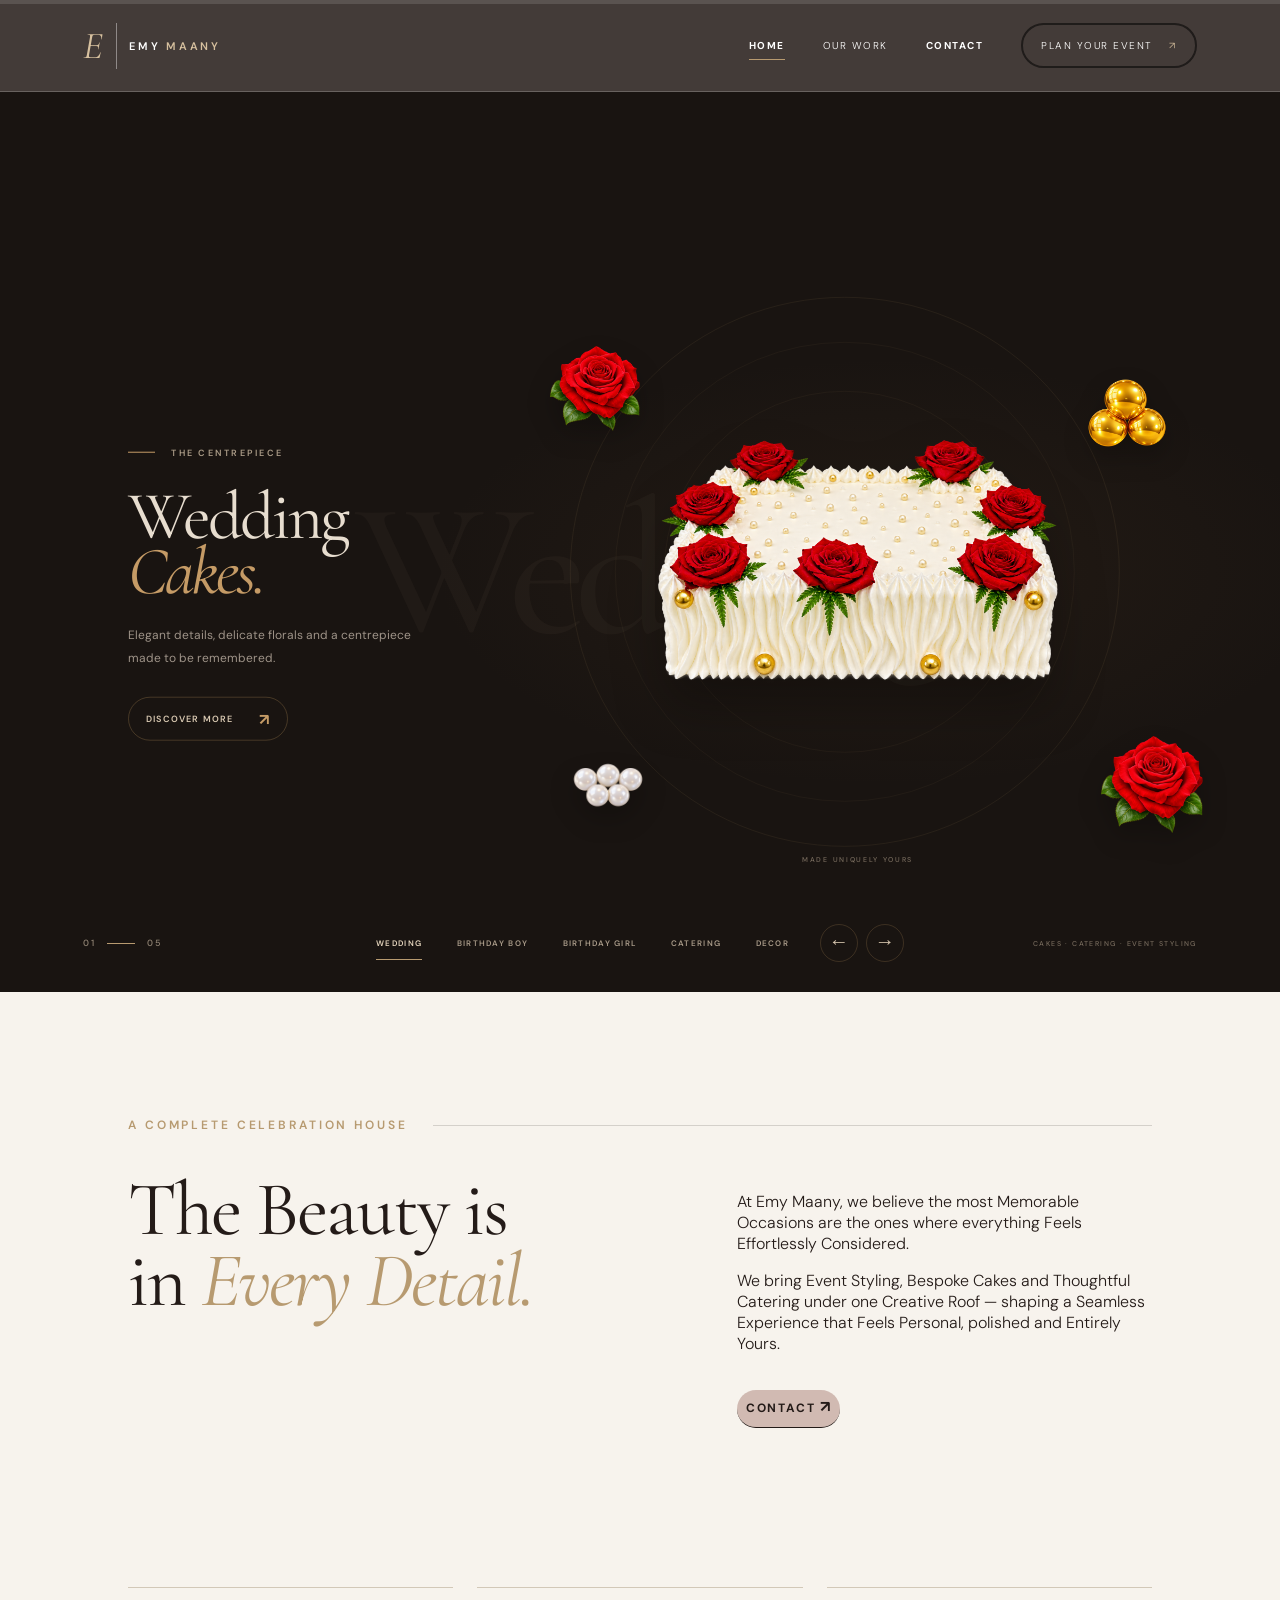
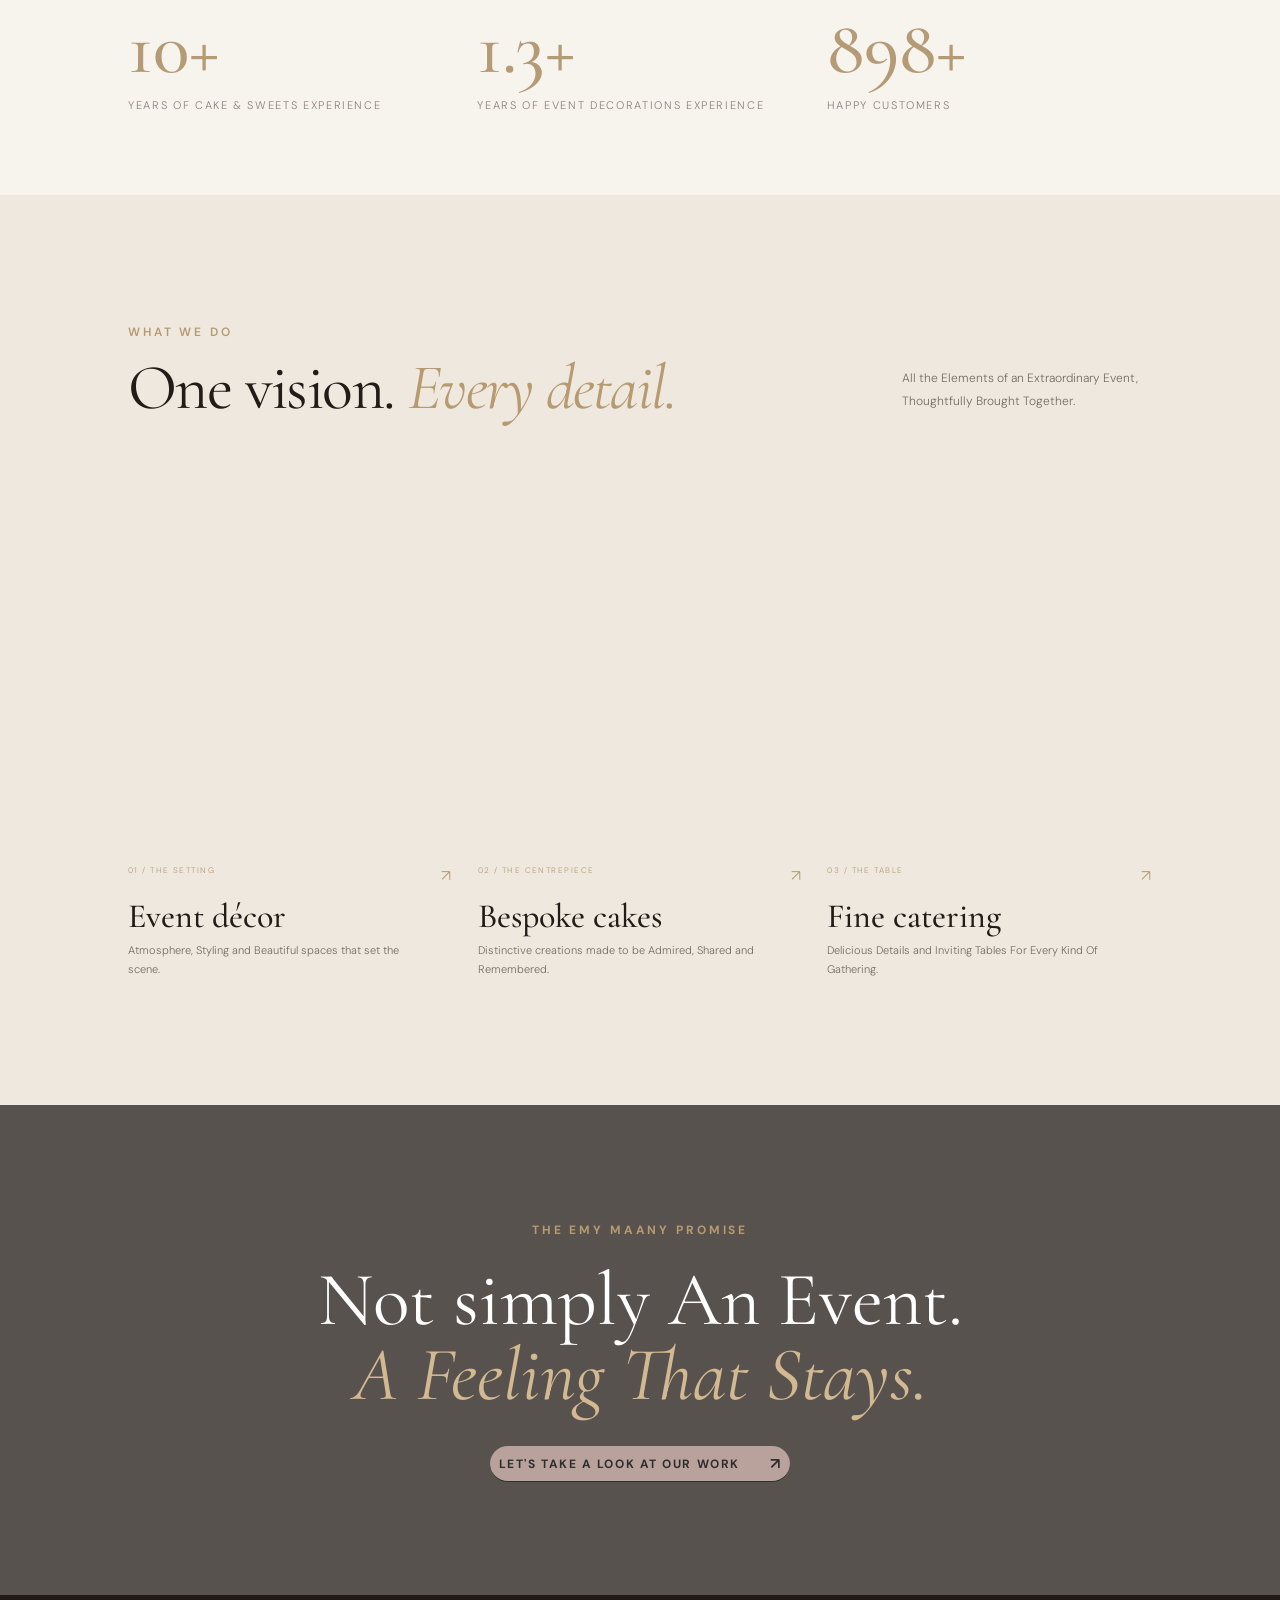
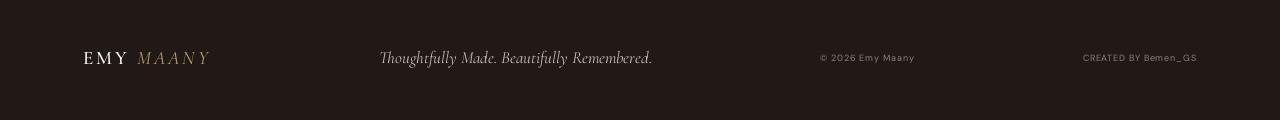
==== commit 21fe7195: "Add files via upload" ====
--- a/index.html
+++ b/index.html
@@ -106,13 +106,13 @@
         Wedding
        </div>
        <div class="showcase-product">
-        <img alt="Italian celebration cake" src="Images/italian%20cake/italian%20cake%203D.png"/>
+        <img alt="Italian celebration cake" src="italian cake\italian cake 3D.png"/>
        </div>
        <div aria-hidden="true" class="showcase-floats">
-        <img alt="" class="float f1" src="Images/italian%20cake/Vibrant%20Red%20Rose%20Cutout.png"/>
-        <img alt="" class="float f2" src="Images/italian%20cake/Triad%20of%20Reflective%20Gold%20Spheres.png"/>
-        <img alt="" class="float f3" src="Images/italian%20cake/Glossy%20Pearl%20Sphere%20Cluster.png"/>
-        <img alt="" class="float f4" src="Images/italian%20cake/Vibrant%20Red%20Rose%20Cutout.png"/>
+        <img alt="" class="float f1" src="italian cake\Vibrant Red Rose Cutout.png"/>
+        <img alt="" class="float f2" src="italian cake\Triad of Reflective Gold Spheres.png"/>
+        <img alt="" class="float f3" src="italian cake\Glossy Pearl Sphere Cluster.png"/>
+        <img alt="" class="float f4" src="italian cake\Vibrant Red Rose Cutout.png"/>
         
        </div>
        <span class="showcase-caption">
@@ -146,13 +146,13 @@
         Birthday
        </div>
        <div class="showcase-product">
-        <img alt="Animal themed birthday cake" src="Images/animals/animals%20.png"/>
+        <img alt="Animal themed birthday cake" src="animals\animals .png"/>
        </div>
        <div aria-hidden="true" class="showcase-floats">
-        <img alt="" class="float f1" src="Images/animals/أسد كرتوني لطيف ثلاثي الأبعاد.png"/>
-        <img alt="" class="float f2" src="Images/animals/زرافة%20كرتونية%20لطيفة%20ثلاثية%20الأبعاد.png"/>
-        <img alt="" class="float f3" src="Images/animals/فيل%20صغير%20لطيف%20ثلاثي%20الأبعاد.png"/>
-        <img alt="" class="float f4" src="Images/animals/قرد%20كرتوني%20ثلاثي%20الأبعاد%20لطيف.png"/>
+        <img alt="" class="float f1" src="animals\أسد كرتوني لطيف ثلاثي الأبعاد.png"/>
+        <img alt="" class="float f2" src="animals\زرافة كرتونية لطيفة ثلاثية الأبعاد.png"/>
+        <img alt="" class="float f3" src="animals\فيل صغير لطيف ثلاثي الأبعاد.png"/>
+        <img alt="" class="float f4" src="animals\قرد كرتوني ثلاثي الأبعاد لطيف.png"/>
        </div>
        <!--      -->
        <span class="showcase-caption">
@@ -186,13 +186,13 @@
         Birthday
        </div>
        <div class="showcase-product">
-        <img alt="Pink teddy bear birthday cake" src="Images/pink%20bear/كعكة جونو نيستا الوردية بالدب البنفسجي.png"/>
+        <img alt="Pink teddy bear birthday cake" src="pink%20bear/كعكة جونو نيستا الوردية بالدب البنفسجي.png"/>
        </div>
        <div aria-hidden="true" class="showcase-floats">
-        <img alt="" class="float f1" src="Images/pink%20bear/دب%20وردي%20لامع%20مع%20زهرة%20بيضاء.png"/>
-        <img alt="" class="float f2" src="Images/pink%20bear/بالونات%20لامعة%20ملونة%20متجمعة.png"/>
-        <img alt="" class="float f3" src="Images/pink%20bear/سحابة%20ثلاثية%20الأبعاد%20لامعة.png"/>
-        <img alt="" class="float f4" src="Images/italian%20cake/Triad%20of%20Reflective%20Gold%20Spheres.png"/>
+        <img alt="" class="float f1" src="pink%20bear/دب%20وردي%20لامع%20مع%20زهرة%20بيضاء.png"/>
+        <img alt="" class="float f2" src="pink%20bear/بالونات%20لامعة%20ملونة%20متجمعة.png"/>
+        <img alt="" class="float f3" src="pink%20bear/سحابة%20ثلاثية%20الأبعاد%20لامعة.png"/>
+        <img alt="" class="float f4" src="italian%20cake/Triad%20of%20Reflective%20Gold%20Spheres.png"/>
        </div>
        <span class="showcase-caption">
         SWEET DETAILS, FOREVER
@@ -225,13 +225,13 @@
         Catering
        </div>
        <div class="showcase-product">
-        <img alt="Crispy chicken sandwich" src="Images/chicken snadwich/chicken-sandwich-cutout.png"/>
+        <img alt="Crispy chicken sandwich" src="chicken snadwich/chicken-sandwich-cutout.png"/>
        </div>
        <div aria-hidden="true" class="showcase-floats">
-        <img alt="" class="float f1" src="Images/chicken snadwich/فيليه دجاج مقرمش معزول.png"/>
-        <img alt="" class="float f2" src="Images/chicken snadwich/أوراق خس طازجة على خلفية شفافة.png"/>
-        <img alt="" class="float f3" src="Images/chicken snadwich/أوراق خس طازجة على خلفية شفافة.png"/>
-        <img alt="" class="float f4" src="Images/chicken snadwich/فيليه دجاج مقرمش معزول.png"/>
+        <img alt="" class="float f1" src="chicken snadwich/فيليه دجاج مقرمش معزول.png"/>
+        <img alt="" class="float f2" src="chicken snadwich/أوراق خس طازجة على خلفية شفافة.png"/>
+        <img alt="" class="float f3" src="chicken snadwich/أوراق خس طازجة على خلفية شفافة.png"/>
+        <img alt="" class="float f4" src="chicken snadwich/فيليه دجاج مقرمش معزول.png"/>
        </div>
        <span class="showcase-caption">
         PREPARED TO BE SHARED
@@ -264,14 +264,14 @@
         Celebration
        </div>
        <div class="showcase-product showcase-photo">
-        <img alt="Teddy bear themed event decoration" src="Images/bear/bear%20.png"/>
+        <img alt="Teddy bear themed event decoration" src="bear/bear%20.png"/>
        </div>
        <div aria-hidden="true" class="showcase-floats">
-        <img alt="" class="float f1" src="Images/bear/Glossy Orange Balloon Bouquet with Ribbons.png"/>
-        <img alt="" class="float f2" src="Images/bear/Glossy%20Gold%20Balloon%20Trio.png"/>
-        <img alt="" class="float f3" src="Images/bear/Glossy%20Blue%20and%20White%20Hot%20Air%20Balloon.png"/>
-        <img alt="" class="float f4" src="Images/bear/Plush Teddy Bear with Blue Bow.png"/>
-        <img alt="" class="float f5" src="Images/bear/Glossy White Balloon Trio.png"/>
+        <img alt="" class="float f1" src="bear/Glossy Orange Balloon Bouquet with Ribbons.png"/>
+        <img alt="" class="float f2" src="bear/Glossy%20Gold%20Balloon%20Trio.png"/>
+        <img alt="" class="float f3" src="bear/Glossy%20Blue%20and%20White%20Hot%20Air%20Balloon.png"/>
+        <img alt="" class="float f4" src="bear/Plush Teddy Bear with Blue Bow.png"/>
+        <img alt="" class="float f5" src="bear/Glossy White Balloon Trio.png"/>
        </div>
        <span class="showcase-caption">
         EVERY DETAIL IN ITS PLACE
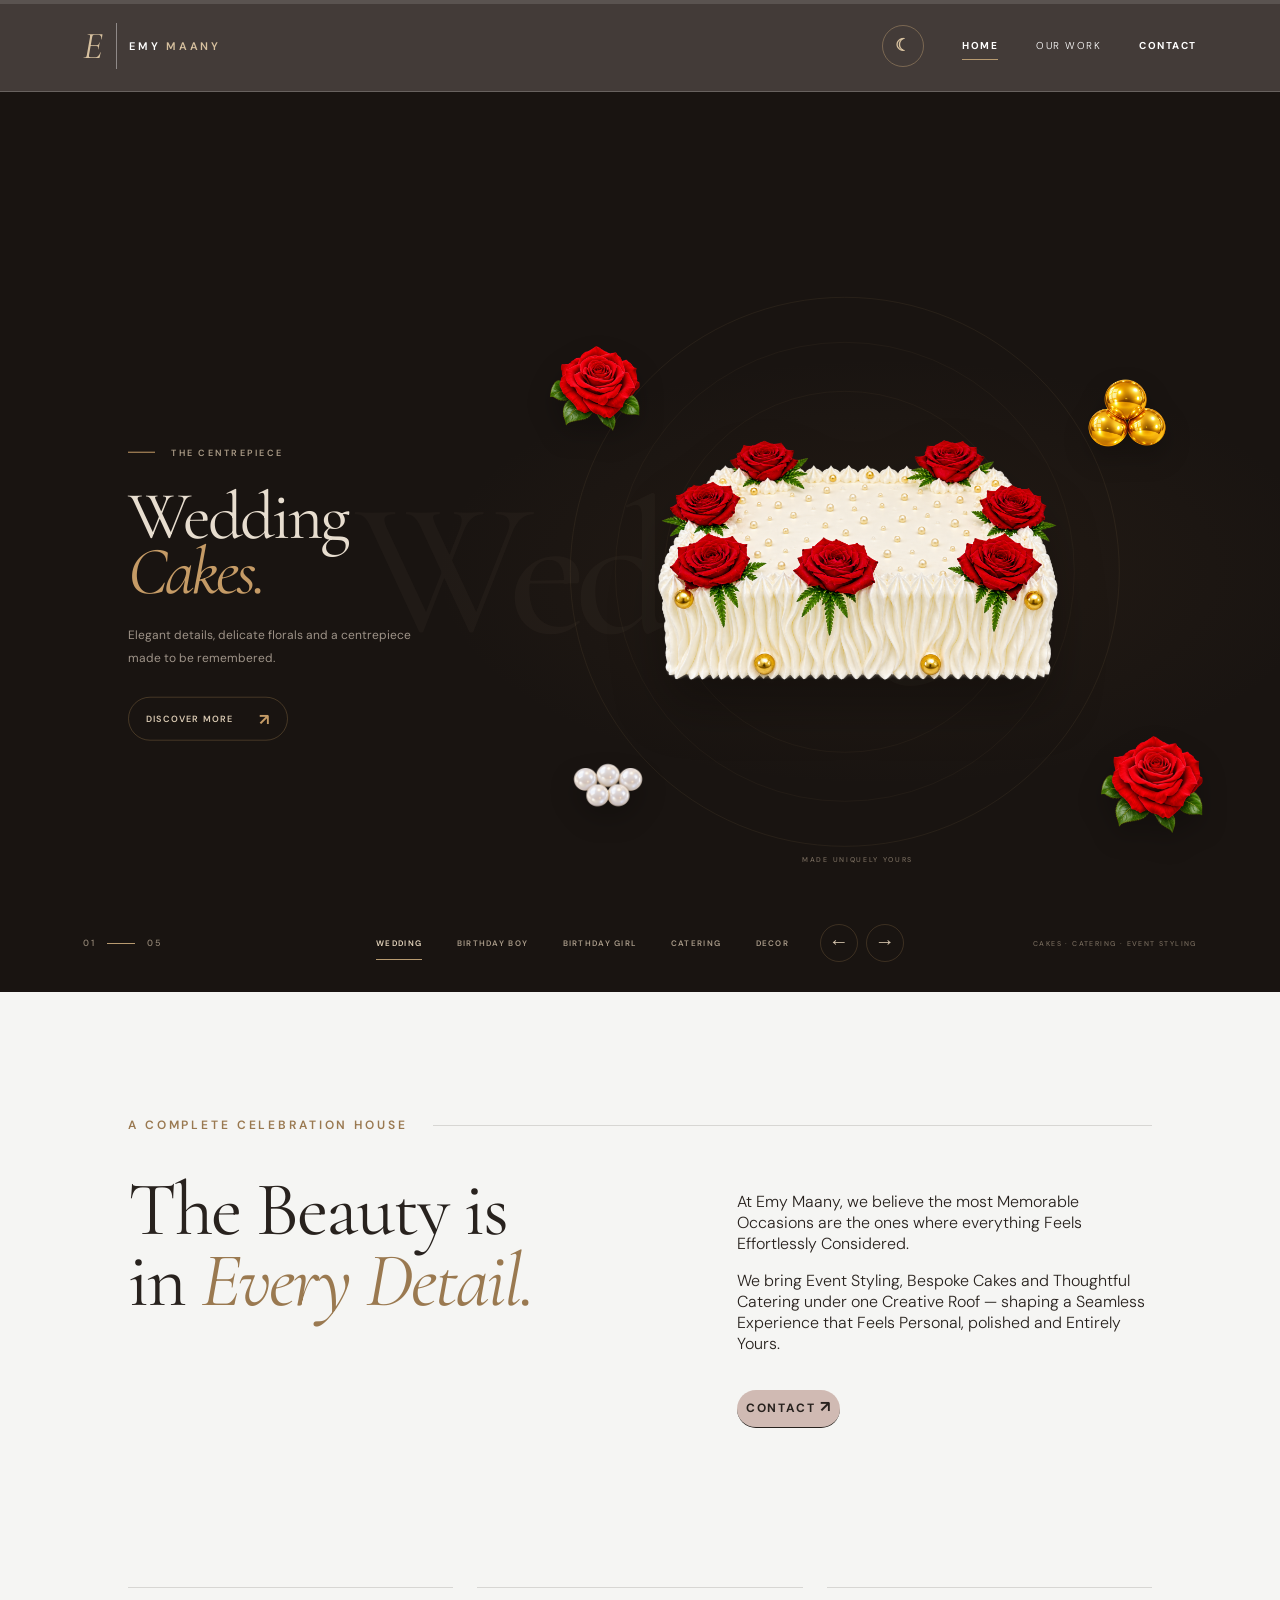
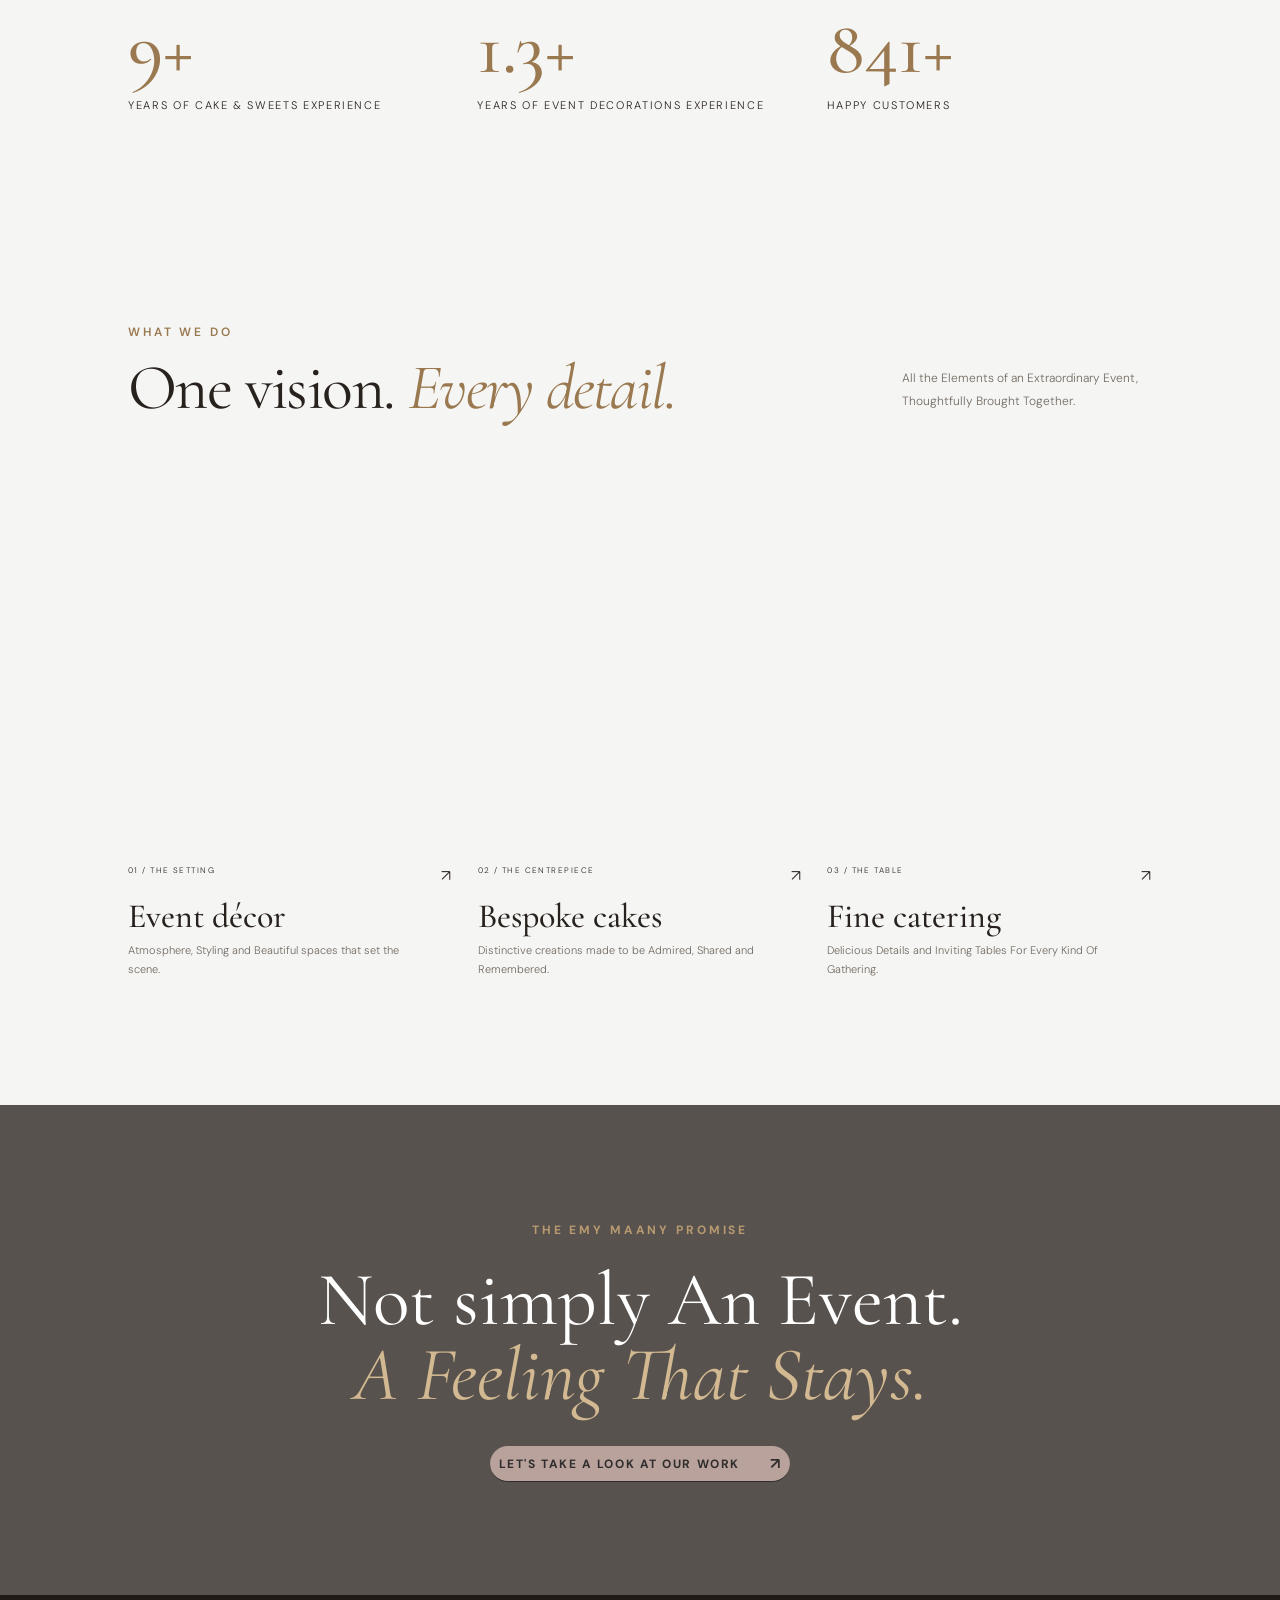
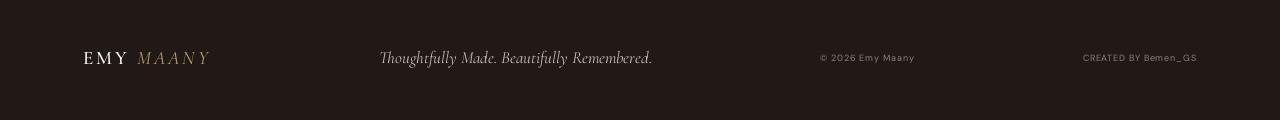
==== commit 40bb3153: "Add files via upload" ====
--- a/index.html
+++ b/index.html
@@ -10,7 +10,7 @@
   <link href="https://fonts.googleapis.com" rel="preconnect"/>
   <link crossorigin="" href="https://fonts.gstatic.com" rel="preconnect"/>
   <link href="https://fonts.googleapis.com/css2?family=Cormorant+Garamond:wght@400;500;600;700&amp;family=DM+Sans:wght@300;400;500;600&amp;display=swap" rel="stylesheet"/>
-  <link href="home.css" rel="stylesheet"/>
+  <link href="home.css" rel="stylesheet"/><!-- Shared dark/light theme styles --> <link href="theme.css" rel="stylesheet"/>
   <link href="showcase.css" rel="stylesheet"/>
   <meta content="#241b18" name="theme-color"/>
   <meta content="yes" name="mobile-web-app-capable"/>
@@ -55,6 +55,11 @@
     </span>
    </button>
    <nav aria-label="Main navigation" class="main-nav">
+     <!-- THEME TOGGLE: moved beside the mobile menu button on small screens -->
+     <button class="theme-toggle" type="button" aria-label="Switch to dark mode" aria-pressed="false" title="Switch to dark mode">
+      <span class="theme-toggle-icon" aria-hidden="true">☾</span>
+      <span class="theme-toggle-label">Dark</span>
+     </button>
     <a class="active" href="index.html">
      <b>Home</b>
     </a>
@@ -63,12 +68,6 @@
     </a>
     <a href="contact.html">
      <b>Contact</b>
-    </a>
-    <a class="nav-cta" href="contact.html">
-     Plan Your Event
-     <span>
-      &nearrow;
-     </span>
     </a>
    </nav>
   </header>
@@ -154,7 +153,6 @@
         <img alt="" class="float f3" src="animals\فيل صغير لطيف ثلاثي الأبعاد.png"/>
         <img alt="" class="float f4" src="animals\قرد كرتوني ثلاثي الأبعاد لطيف.png"/>
        </div>
-       <!--      -->
        <span class="showcase-caption">
         A WORLD OF WONDER
        </span>
@@ -512,7 +510,7 @@
   </script>
   <script defer="" src="site-enhancements.js">
   </script>
-  <script defer="" src="/pwa-install.js">
+  <!-- Shared dark/light theme behavior --> <script defer src="theme.js"></script>  <script defer="" src="/pwa-install.js">
   </script>
  </body>
 </html>
--- a/theme.css
+++ b/theme.css
@@ -0,0 +1,306 @@
+/* =========================================================
+   EMY MAANY — SHARED SECTION THEME
+   Only the requested content sections respond to this theme.
+   Header, hero areas, galleries, footer and other controls
+   intentionally retain their original appearance.
+   ========================================================= */
+
+/* -------------------- Theme palettes -------------------- */
+:root {
+    color-scheme: light;
+    --theme-light-bg: #F5F5F3;       /* Smoke white */
+    --theme-light-surface: #FFFFFF;
+    --theme-light-text: #28221E;
+    --theme-light-muted: #716A62;
+    --theme-light-accent: #9A7950;
+    --theme-light-line: rgba(45, 35, 28, 0.15);
+
+    --theme-dark-bg: #2B2118;        /* Warm espresso brown */
+    --theme-dark-surface: #35291F;
+    --theme-dark-text: #F1E8DC;
+    --theme-dark-muted: #B8AA98;
+    --theme-dark-accent: #C8A878;
+    --theme-dark-line: rgba(215, 193, 159, 0.22);
+}
+
+/* -------------------- Light mode (default) -------------------- */
+html[data-theme="light"] {
+    color-scheme: light;
+}
+
+/* -------------------- Dark mode -------------------- */
+html[data-theme="dark"] {
+    color-scheme: dark;
+}
+
+/* =========================================================
+   Shared theme toggle
+   The button is placed inside desktop navigation and moved
+   beside the hamburger button on tablet/mobile by theme.js.
+   ========================================================= */
+.theme-toggle {
+    width: 42px;
+    min-width: 42px;
+    height: 42px;
+    padding: 0 8px;
+    display: inline-flex;
+    align-items: center;
+    justify-content: center;
+    gap: 5px;
+    border: 1px solid rgba(183, 154, 112, 0.48);
+    border-radius: 50px;
+    background: transparent;
+    color: #D7C19F;
+    font: 600 9px/1 "DM Sans", Arial, sans-serif;
+    letter-spacing: 0.08em;
+    cursor: pointer;
+    transition: background-color .25s ease, color .25s ease,
+                border-color .25s ease, transform .25s ease;
+    flex: 0 0 auto;
+    position: relative;
+    z-index: 40;
+}
+
+.theme-toggle:hover {
+    background: rgba(183, 154, 112, 0.14);
+    border-color: #C8A878;
+    transform: translateY(-1px);
+}
+
+.theme-toggle:focus-visible {
+    outline: 2px solid #C8A878;
+    outline-offset: 4px;
+}
+
+.theme-toggle-icon {
+    font-size: 17px;
+    line-height: 1;
+}
+
+.theme-toggle-label {
+    display: none;
+}
+
+/* =========================================================
+   HOME — INTRODUCTION
+   ========================================================= */
+html[data-theme="light"] .intro,
+html[data-theme="light"] .experience-counters,
+html[data-theme="light"] .services,
+html[data-theme="light"] .portfolio-section,
+html[data-theme="light"] .contact-section {
+    --ink: var(--theme-light-text);
+    --muted: var(--theme-light-muted);
+    --ivory: var(--theme-light-bg);
+    --paper: var(--theme-light-surface);
+    --gold: var(--theme-light-accent);
+    --line: var(--theme-light-line);
+
+    background-color: var(--theme-light-bg);
+    color: var(--theme-light-text);
+}
+
+html[data-theme="dark"] .intro,
+html[data-theme="dark"] .experience-counters,
+html[data-theme="dark"] .services,
+html[data-theme="dark"] .portfolio-section,
+html[data-theme="dark"] .contact-section {
+    --ink: var(--theme-dark-text);
+    --muted: var(--theme-dark-muted);
+    --ivory: var(--theme-dark-bg);
+    --paper: var(--theme-dark-surface);
+    --gold: var(--theme-dark-accent);
+    --line: var(--theme-dark-line);
+
+    background-color: var(--theme-dark-bg);
+    color: var(--theme-dark-text);
+}
+
+/* Apply readable text colors only inside the selected sections. */
+html[data-theme="light"] :is(.intro, .experience-counters, .services, .portfolio-section, .contact-section)
+:is(h1, h2, h3, h4, p, span, small, li, a, strong, figcaption) {
+    color: var(--theme-light-text);
+}
+
+html[data-theme="dark"] :is(.intro, .experience-counters, .services, .portfolio-section, .contact-section)
+:is(h1, h2, h3, h4, p, span, small, li, a, strong, figcaption) {
+    color: var(--theme-dark-text);
+}
+
+/* Secondary copy, descriptions and supporting labels. */
+html[data-theme="light"] :is(.intro, .experience-counters, .services, .portfolio-section, .contact-section)
+:is(.intro-text p, .section-heading > p, .service-card p,
+    .portfolio-intro p, .section-count, .contact-heading > p,
+    .contact-label1, .contact-label2, .contact-label3, .contact-action,
+    .contact-number, .contact-note p) {
+    color: var(--theme-light-muted);
+}
+
+html[data-theme="dark"] :is(.intro, .experience-counters, .services, .portfolio-section, .contact-section)
+:is(.intro-text p, .section-heading > p, .service-card p,
+    .portfolio-intro p, .section-count, .contact-heading > p,
+    .contact-label1, .contact-label2, .contact-label3, .contact-action,
+    .contact-number, .contact-note p) {
+    color: var(--theme-dark-muted);
+}
+
+/* Keep highlighted words, small indices and decorative accents refined. */
+html[data-theme="light"] :is(.intro, .experience-counters, .services, .portfolio-section, .contact-section)
+:is(em, .eyebrow, .service-meta, .counter-card strong, .note-mark, .contact-number) {
+    color: var(--theme-light-accent);
+}
+
+html[data-theme="dark"] :is(.intro, .experience-counters, .services, .portfolio-section, .contact-section)
+:is(em, .eyebrow, .service-meta, .counter-card strong, .note-mark, .contact-number) {
+    color: var(--theme-dark-accent);
+}
+
+/* -------------------- Home: introduction -------------------- */
+html[data-theme="dark"] .intro .fine-line,
+html[data-theme="dark"] .experience-counters .counter-card,
+html[data-theme="dark"] .portfolio-section .section-top,
+html[data-theme="dark"] .contact-section .contact-options {
+    border-color: var(--theme-dark-line);
+}
+
+html[data-theme="light"] .intro .fine-line,
+html[data-theme="light"] .experience-counters .counter-card,
+html[data-theme="light"] .portfolio-section .section-top,
+html[data-theme="light"] .contact-section .contact-options {
+    border-color: var(--theme-light-line);
+}
+
+/* -------------------- Home: experience counters -------------------- */
+html[data-theme="dark"] .experience-counters .counter-card span {
+    color: var(--theme-dark-muted);
+}
+
+/* -------------------- Home: services -------------------- */
+html[data-theme="light"] .services .service-card,
+html[data-theme="light"] .services .service-meta,
+html[data-theme="light"] .services .service-card h3 {
+    color: var(--theme-light-text);
+}
+
+html[data-theme="dark"] .services .service-card,
+html[data-theme="dark"] .services .service-meta,
+html[data-theme="dark"] .services .service-card h3 {
+    color: var(--theme-dark-text);
+}
+
+/* -------------------- Our Work: decorations, cakes, catering -------------------- */
+html[data-theme="light"] .portfolio-section .collection-card,
+html[data-theme="light"] .portfolio-section .collection-item,
+html[data-theme="light"] .portfolio-section .project-card {
+    color: var(--theme-light-text);
+}
+
+html[data-theme="dark"] .portfolio-section .collection-card,
+html[data-theme="dark"] .portfolio-section .collection-item,
+html[data-theme="dark"] .portfolio-section .project-card {
+    color: var(--theme-dark-text);
+}
+
+html[data-theme="dark"] .portfolio-section .collection-card p,
+html[data-theme="dark"] .portfolio-section .collection-item p,
+html[data-theme="dark"] .portfolio-section .project-card p {
+    color: var(--theme-dark-muted);
+}
+
+/* -------------------- Contact: contact details only -------------------- */
+html[data-theme="light"] .contact-section .contact-card:hover {
+    background: #EAEAE7;
+}
+
+html[data-theme="dark"] .contact-section .contact-card {
+    border-color: var(--theme-dark-line);
+}
+
+html[data-theme="dark"] .contact-section .contact-card:hover {
+    background: #35291F;
+}
+
+html[data-theme="dark"] .contact-section .contact-note {
+    border-color: var(--theme-dark-line);
+}
+
+/* =========================================================
+   TABLET + MOBILE
+   Keep the theme control beside the hamburger button.
+   ========================================================= */
+@media (max-width: 800px) {
+    .site-header .theme-toggle {
+        width: 46px;
+        min-width: 46px;
+        height: 46px;
+        margin-left: auto;
+        margin-right: 10px;
+        padding: 0;
+        border-radius: 2px;
+        background: transparent;
+        z-index: 10001;
+    }
+
+    .site-header .theme-toggle-icon {
+        font-size: 20px;
+    }
+
+    .site-header .theme-toggle-label {
+        display: none;
+    }
+
+    /* Keep the control clear of the full-screen navigation layer. */
+    .site-header .menu-toggle {
+        flex: 0 0 50px;
+    }
+}
+
+@media (max-width: 380px) {
+    .site-header .theme-toggle {
+        width: 42px;
+        min-width: 42px;
+        height: 42px;
+        margin-right: 7px;
+    }
+}
+
+/* Respect reduced-motion preferences. */
+@media (prefers-reduced-motion: reduce) {
+    .theme-toggle {
+        transition: none;
+    }
+}
+
+
+/* -------------------- Interactive portfolio cards -------------------- */
+html[data-theme="light"] .portfolio-section .collection-card {
+    background: rgba(255, 255, 255, 0.62);
+    border-color: var(--theme-light-line);
+}
+
+html[data-theme="dark"] .portfolio-section .collection-card {
+    background: #35291F;
+    border-color: var(--theme-dark-line);
+    color: var(--theme-dark-text);
+}
+
+html[data-theme="dark"] .portfolio-section .collection-card-kicker {
+    color: var(--theme-dark-muted);
+}
+
+html[data-theme="dark"] .portfolio-section .collection-card:hover,
+html[data-theme="dark"] .portfolio-section .collection-card:focus-visible {
+    border-color: rgba(200, 168, 120, 0.72);
+    box-shadow: 0 22px 55px rgba(0, 0, 0, 0.24);
+}
+
+/* Keep contact option cards coordinated with the selected section theme. */
+html[data-theme="light"] .contact-section .contact-card {
+    border-color: var(--theme-light-line);
+    color: var(--theme-light-text);
+}
+
+html[data-theme="dark"] .contact-section .contact-card h3,
+html[data-theme="dark"] .contact-section .contact-card .contact-action {
+    color: var(--theme-dark-text);
+}
--- a/showcase.css
+++ b/showcase.css
@@ -169,6 +169,7 @@
     z-index:3;
     pointer-events:none
 }
+/* Speed of animation */
 .showcase-floats .float {
     position:absolute;
     display:block;
@@ -176,7 +177,7 @@
     height:clamp(68px,8vw,128px);
     object-fit:contain;
     filter:drop-shadow(0 12px 13px rgba(0,0,0,.23));
-    animation:floatAround 5.8s ease-in-out infinite alternate;
+    animation:floatAround 1.5s ease-in-out infinite alternate;
 }
 /* Elements are deliberately kept outside the hero product's footprint. */
 .showcase-floats .f1 {
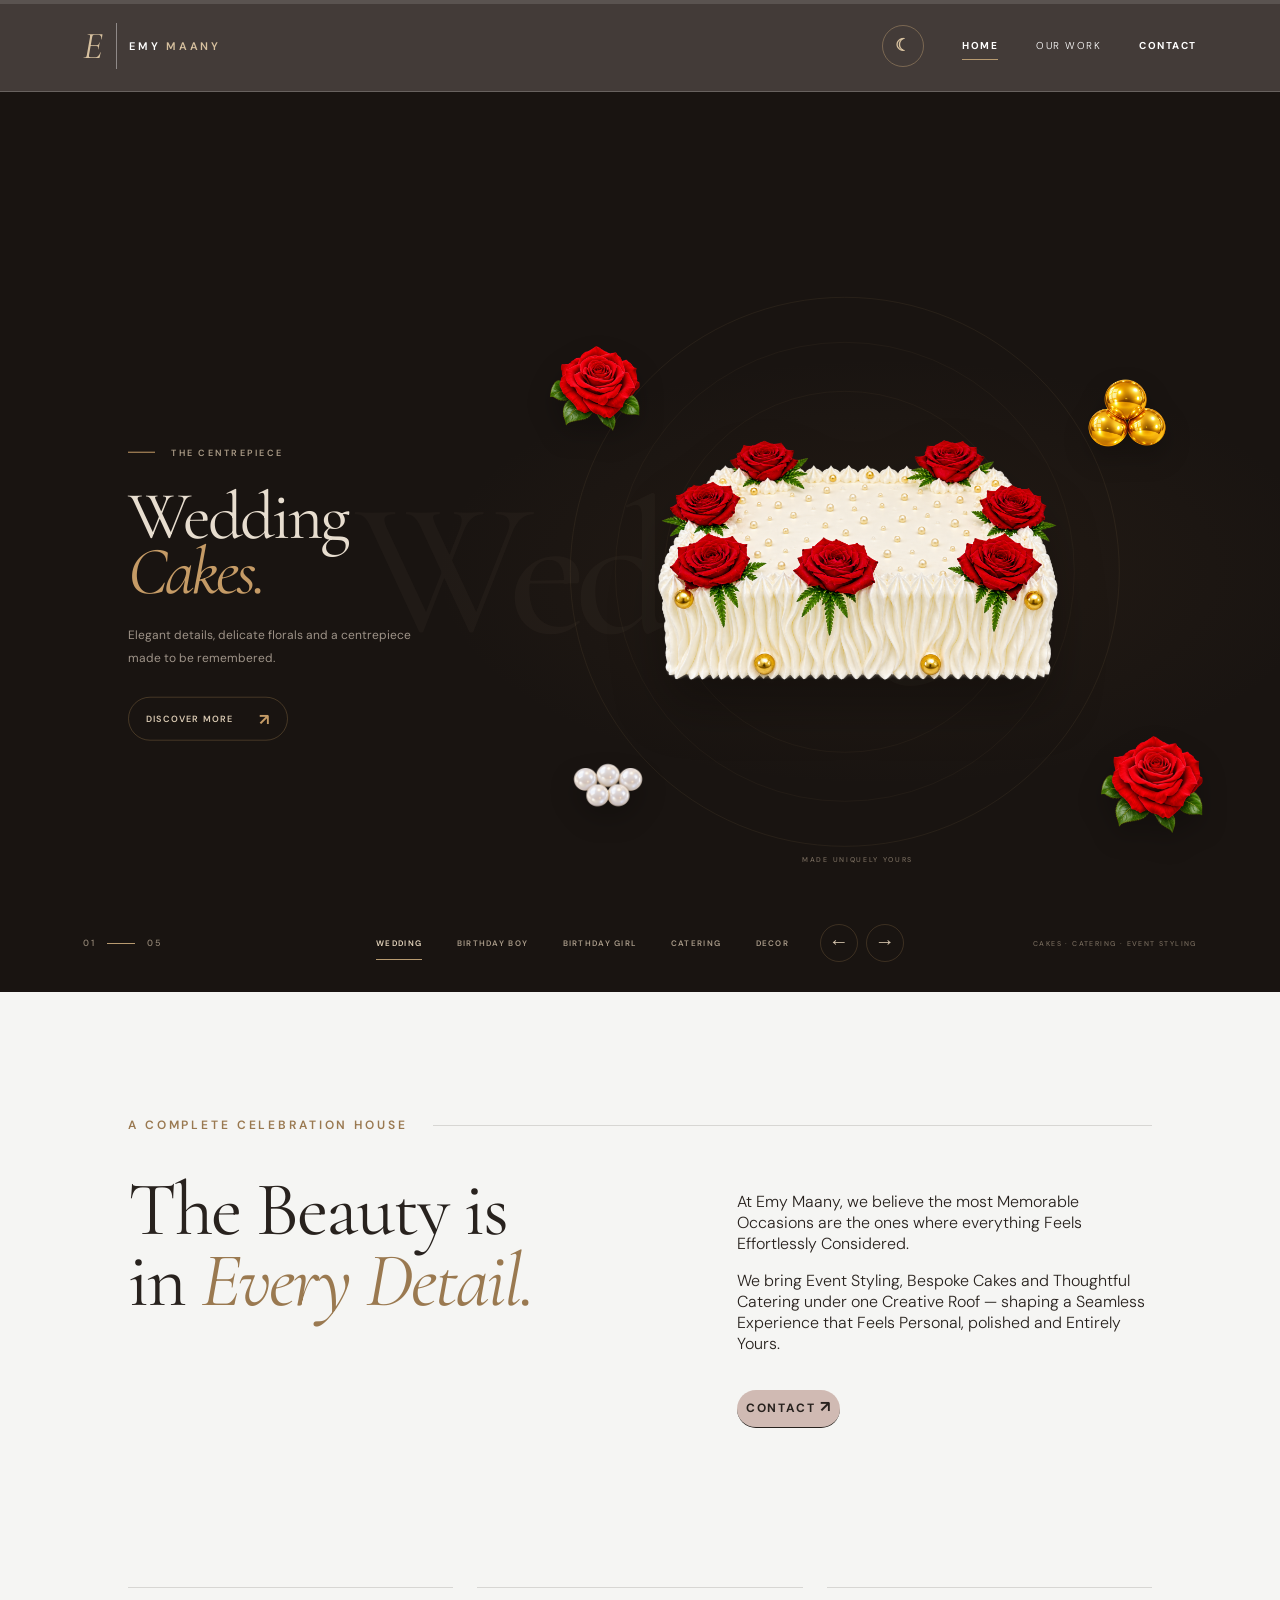
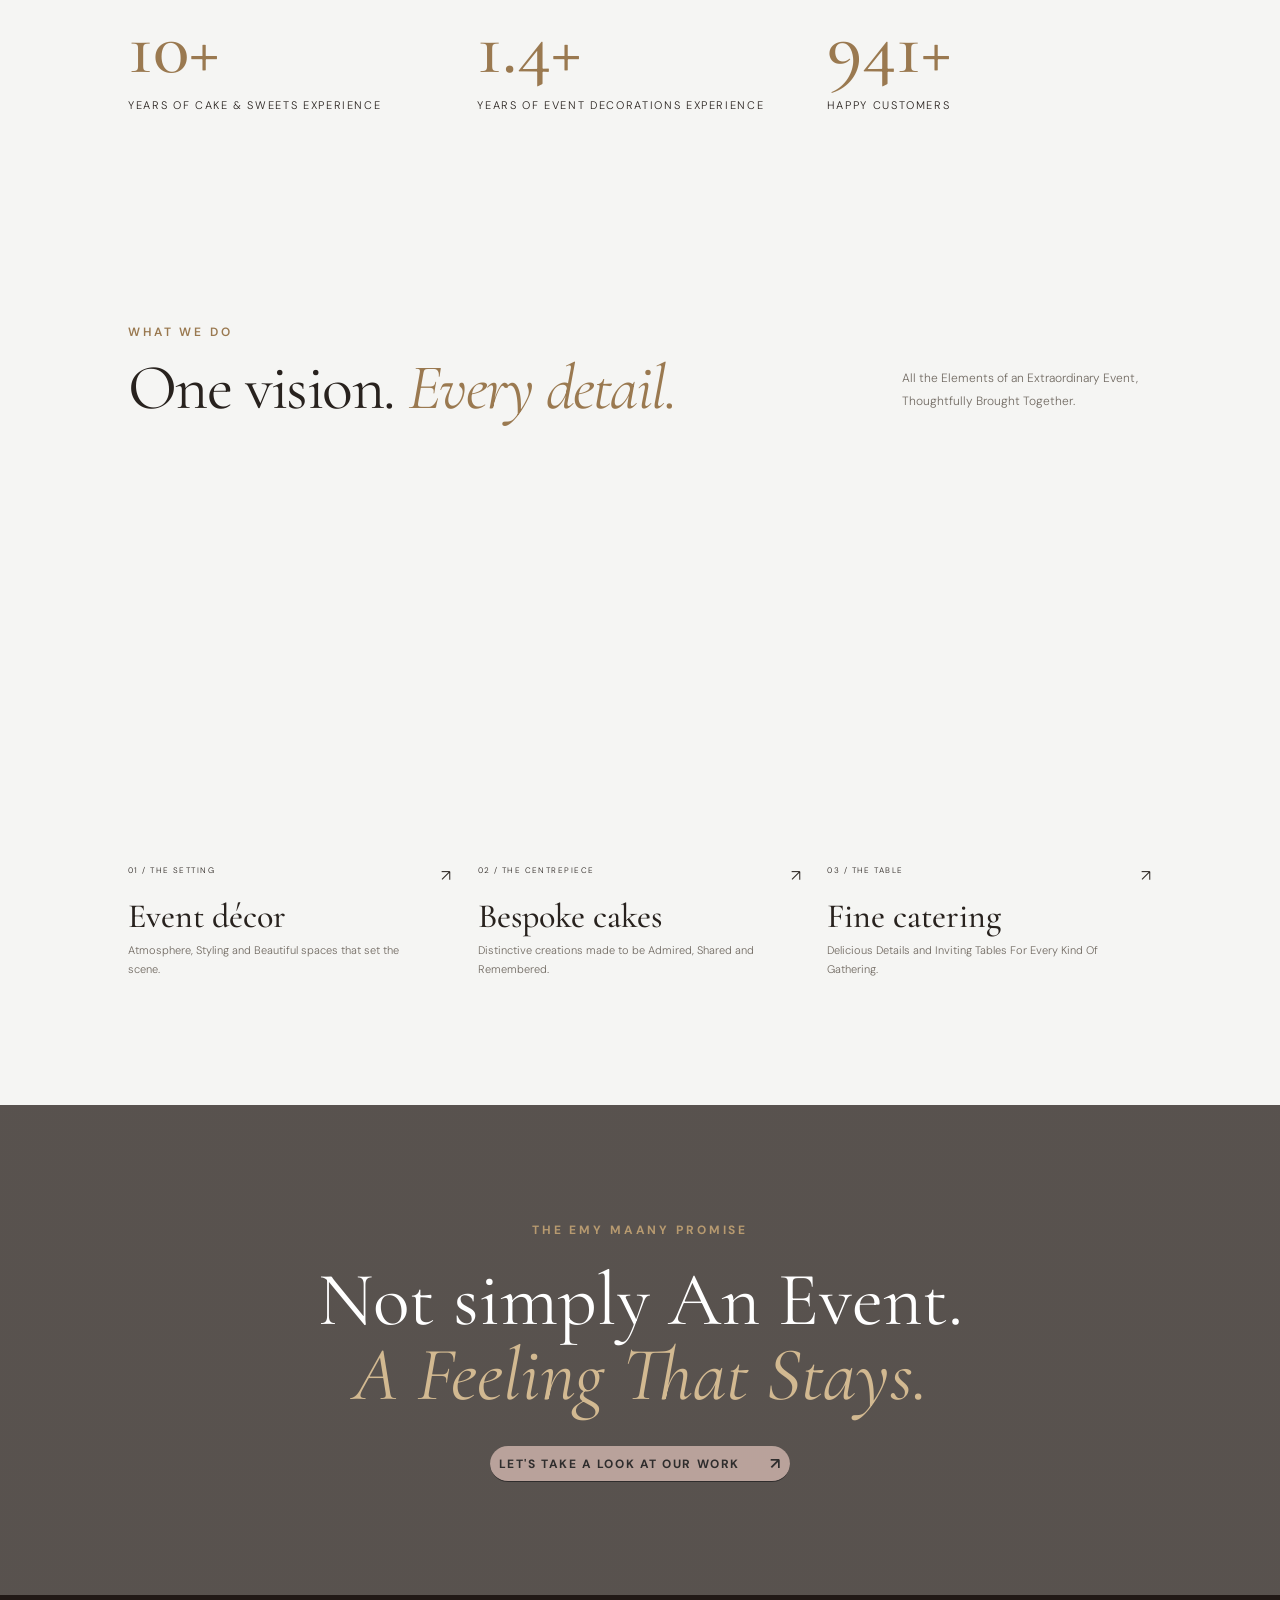
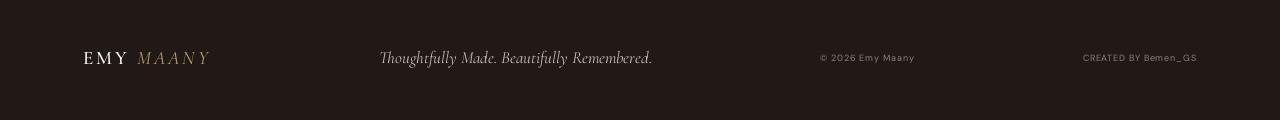
==== commit ed449fcc: "Add files via upload" ====
--- a/index.html
+++ b/index.html
@@ -265,11 +265,11 @@
         <img alt="Teddy bear themed event decoration" src="bear/bear%20.png"/>
        </div>
        <div aria-hidden="true" class="showcase-floats">
-        <img alt="" class="float f1" src="bear/Glossy Orange Balloon Bouquet with Ribbons.png"/>
-        <img alt="" class="float f2" src="bear/Glossy%20Gold%20Balloon%20Trio.png"/>
-        <img alt="" class="float f3" src="bear/Glossy%20Blue%20and%20White%20Hot%20Air%20Balloon.png"/>
-        <img alt="" class="float f4" src="bear/Plush Teddy Bear with Blue Bow.png"/>
-        <img alt="" class="float f5" src="bear/Glossy White Balloon Trio.png"/>
+        <img alt="" class="float f1" src="bear/Plush Teddy Bear with Blue Bow.png"/>
+        <img alt="" class="float f2" src="bear/Glossy%20Blue%20and%20White%20Hot%20Air%20Balloon.png"/>
+        <img alt="" class="float f3" src="bear/Glossy White Balloon Trio.png"/>
+        <img alt="" class="float f4" src="bear/Glossy Orange Balloon Bouquet with Ribbons.png"/>
+        <img alt="" class="float f5" src="bear/Glossy%20Gold%20Balloon%20Trio.png"/>
        </div>
        <span class="showcase-caption">
         EVERY DETAIL IN ITS PLACE
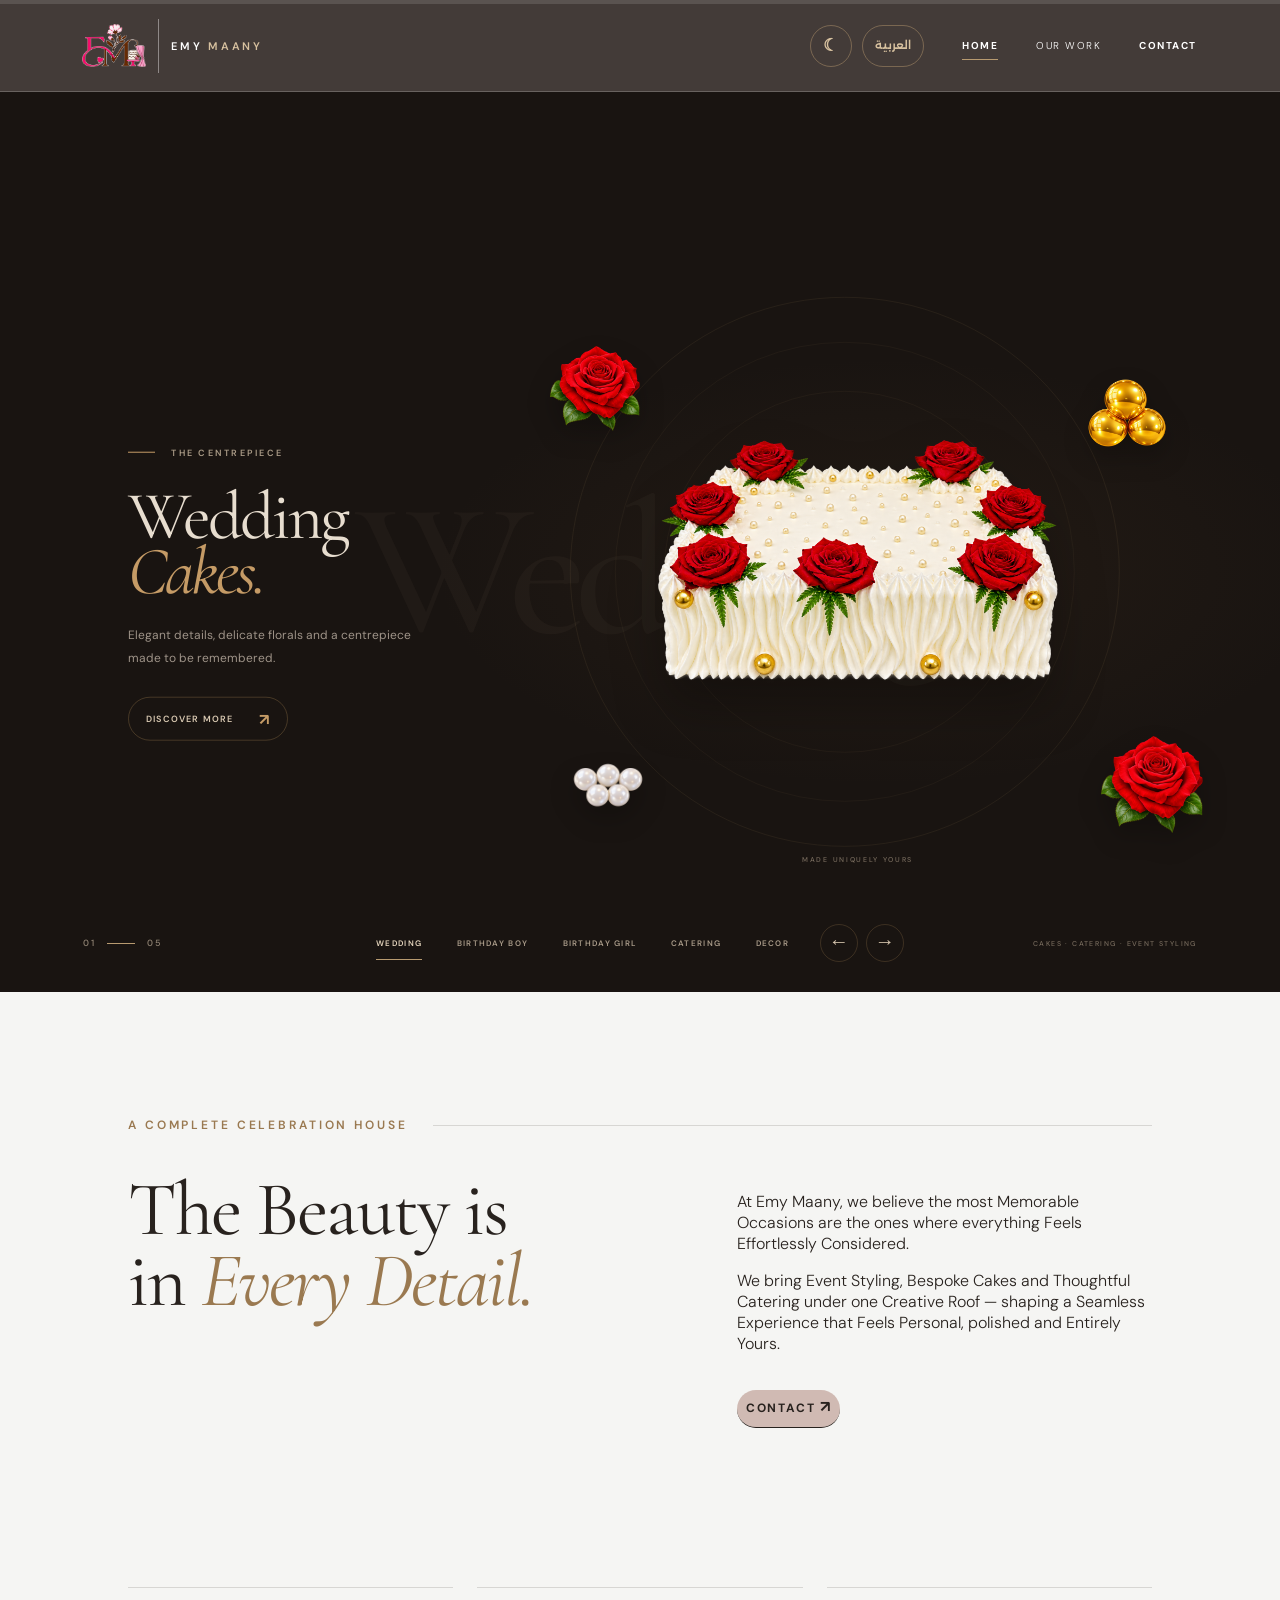
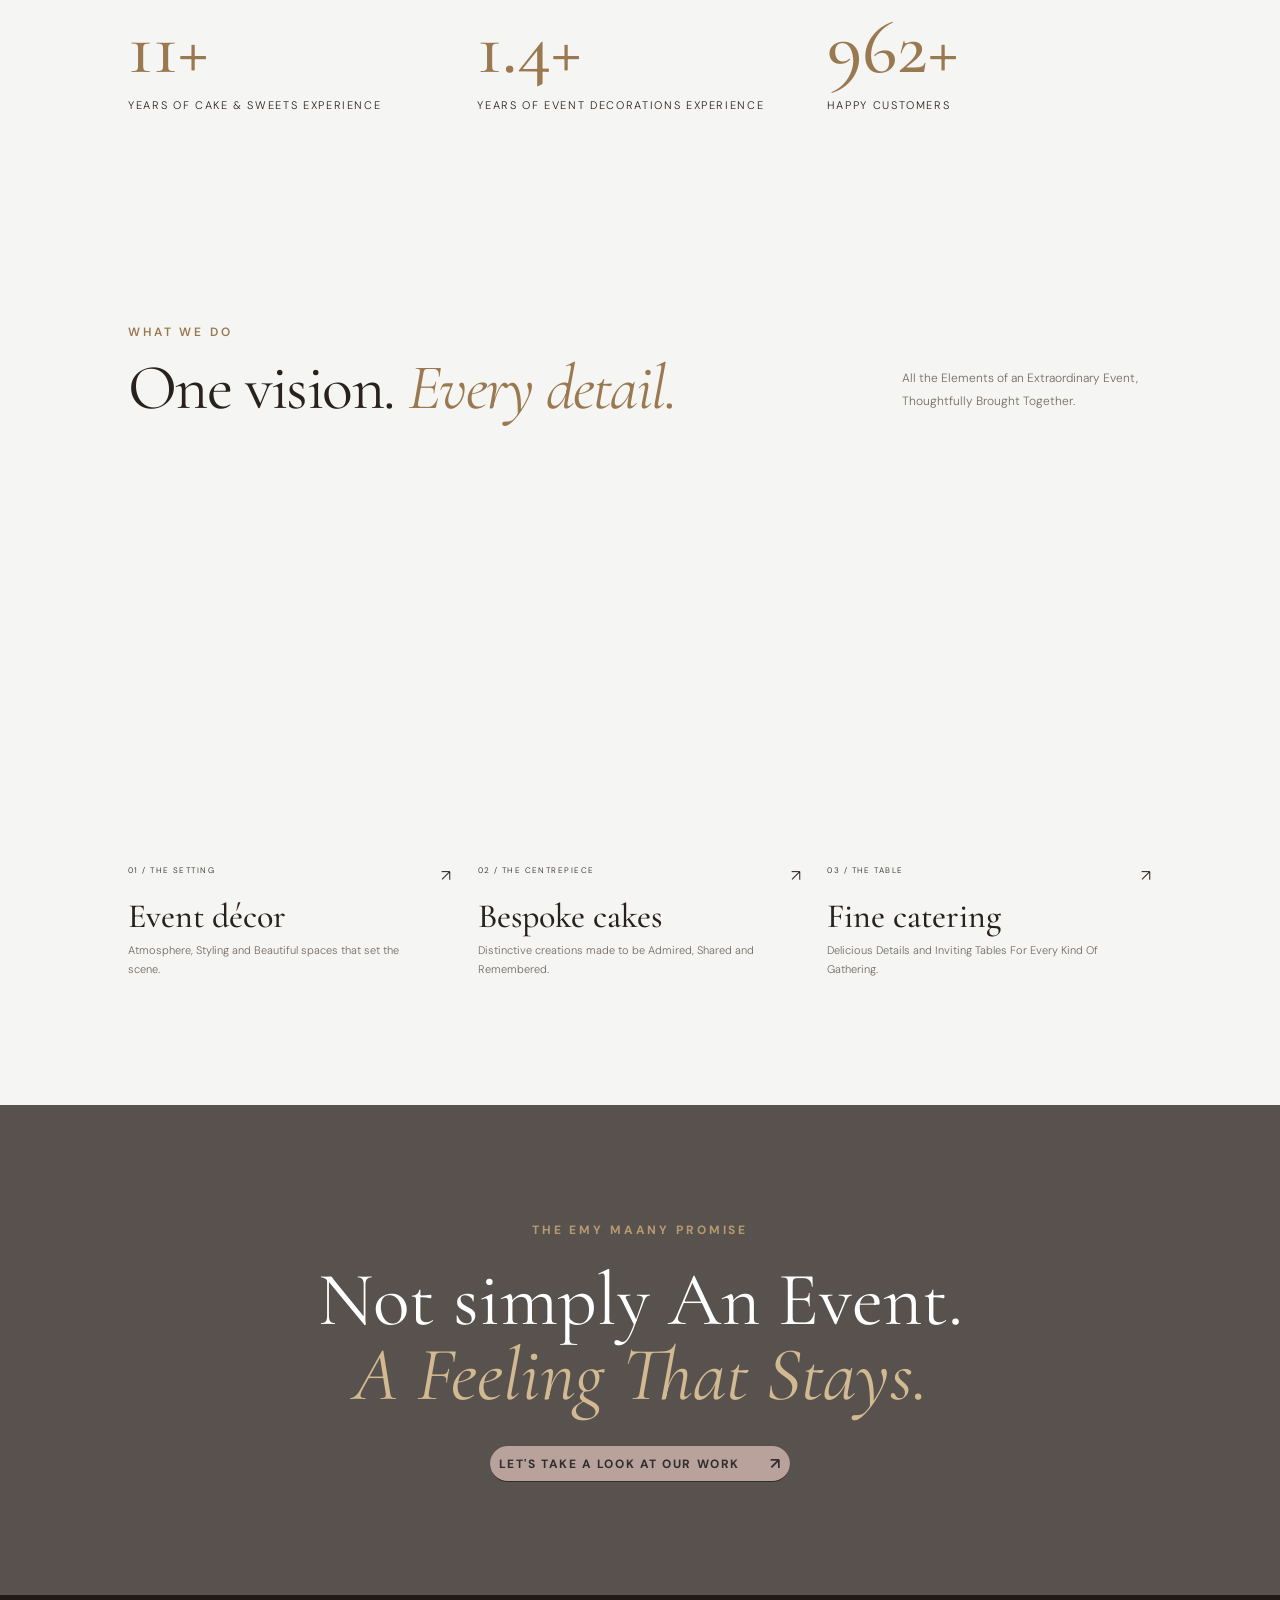
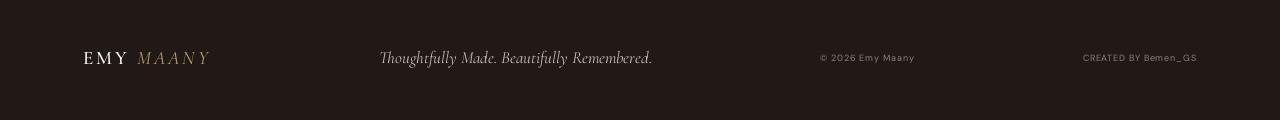
==== commit ca43e1dd: "Add files via upload" ====
--- a/index.html
+++ b/index.html
@@ -3,13 +3,25 @@
  <head>
   <meta charset="utf-8"/>
   <meta content="width=device-width, initial-scale=1.0" name="viewport"/>
+  <!-- Restore the saved writing direction before the first layout paint. -->
+  <script>
+   try {
+    if (localStorage.getItem("emy-maany-language") === "ar") {
+     document.documentElement.lang = "ar";
+     document.documentElement.dir = "rtl";
+     document.documentElement.dataset.language = "ar";
+    }
+   } catch (error) {
+    /* The language controller applies the default if storage is unavailable. */
+   }
+  </script>
   <meta content="Emy Maany &mdash; considered celebrations, beautiful details, unforgettable moments." name="description"/>
   <title>
    Emy Maany | Celebrations, Curated
   </title>
   <link href="https://fonts.googleapis.com" rel="preconnect"/>
   <link crossorigin="" href="https://fonts.gstatic.com" rel="preconnect"/>
-  <link href="https://fonts.googleapis.com/css2?family=Cormorant+Garamond:wght@400;500;600;700&amp;family=DM+Sans:wght@300;400;500;600&amp;display=swap" rel="stylesheet"/>
+  <link href="https://fonts.googleapis.com/css2?family=Cormorant+Garamond:wght@400;500;600;700&amp;family=DM+Sans:wght@300;400;500;600&amp;family=Alexandria:wght@300;400;500;600;700&amp;display=swap" rel="stylesheet"/>
   <link href="home.css" rel="stylesheet"/><!-- Shared dark/light theme styles --> <link href="theme.css" rel="stylesheet"/>
   <link href="showcase.css" rel="stylesheet"/>
   <meta content="#241b18" name="theme-color"/>
@@ -22,6 +34,7 @@
   <link href="/icon-192.png" rel="icon" sizes="192x192" type="image/png"/>
   <link href="/icon-192.png" rel="apple-touch-icon"/>
   <link href="/pwa-install.css" rel="stylesheet"/>
+  <link href="language.css" rel="stylesheet"/>
  </head>
  <body>
     <!-- =====================================================
@@ -38,8 +51,8 @@
   <!-- NAVIGATION -->
   <header class="site-header">
    <a aria-label="Emy Maany home" class="brand" href="index.html">
-    <span class="brand-monogram">
-     E
+    <span class="brand-monogram brand-logo-frame">
+     <img class="brand-logo" src="emy-maany-logo.png" alt="Emy Maany logo" width="72" height="48"/>
     </span>
     <span class="brand-name">
      EMY
@@ -60,6 +73,7 @@
       <span class="theme-toggle-icon" aria-hidden="true">☾</span>
       <span class="theme-toggle-label">Dark</span>
      </button>
+     <button class="language-toggle" type="button" aria-label="Switch language to Arabic" title="Switch language to Arabic" aria-pressed="false"><span data-language-label data-no-translate>العربية</span></button>
     <a class="active" href="index.html">
      <b>Home</b>
     </a>
@@ -148,10 +162,10 @@
         <img alt="Animal themed birthday cake" src="animals\animals .png"/>
        </div>
        <div aria-hidden="true" class="showcase-floats">
-        <img alt="" class="float f1" src="animals\أسد كرتوني لطيف ثلاثي الأبعاد.png"/>
-        <img alt="" class="float f2" src="animals\زرافة كرتونية لطيفة ثلاثية الأبعاد.png"/>
-        <img alt="" class="float f3" src="animals\فيل صغير لطيف ثلاثي الأبعاد.png"/>
-        <img alt="" class="float f4" src="animals\قرد كرتوني ثلاثي الأبعاد لطيف.png"/>
+        <img alt="" class="float f1" src="animals\elephant slider.png"/>
+        <img alt="" class="float f2" src="animals\giraffe slider.png"/>
+        <img alt="" class="float f3" src="animals\lion slider.png"/>
+        <img alt="" class="float f4" src="animals\monkey slider.png"/>
        </div>
        <span class="showcase-caption">
         A WORLD OF WONDER
@@ -226,10 +240,10 @@
         <img alt="Crispy chicken sandwich" src="chicken snadwich/chicken-sandwich-cutout.png"/>
        </div>
        <div aria-hidden="true" class="showcase-floats">
-        <img alt="" class="float f1" src="chicken snadwich/فيليه دجاج مقرمش معزول.png"/>
-        <img alt="" class="float f2" src="chicken snadwich/أوراق خس طازجة على خلفية شفافة.png"/>
-        <img alt="" class="float f3" src="chicken snadwich/أوراق خس طازجة على خلفية شفافة.png"/>
-        <img alt="" class="float f4" src="chicken snadwich/فيليه دجاج مقرمش معزول.png"/>
+        <img alt="" class="float f1" src="chicken snadwich/chicken slider.png"/>
+        <img alt="" class="float f2" src="chicken snadwich/lettuce slider.png"/>
+        <img alt="" class="float f3" src="chicken snadwich/lettuce slider.png"/>
+        <img alt="" class="float f4" src="chicken snadwich/chicken slider.png"/>
        </div>
        <span class="showcase-caption">
         PREPARED TO BE SHARED
@@ -508,6 +522,7 @@
   </script>
   <script defer="" src="showcase.js">
   </script>
+  <script defer src="i18n.js"></script>
   <script defer="" src="site-enhancements.js">
   </script>
   <!-- Shared dark/light theme behavior --> <script defer src="theme.js"></script>  <script defer="" src="/pwa-install.js">
--- a/home.css
+++ b/home.css
@@ -791,3 +791,45 @@
         height:44px
     }
 }
+
+/* Supplied Emy Maany logo replaces the former E monogram. */
+.brand-logo-frame {
+    display: inline-flex;
+    align-items: center;
+    justify-content: center;
+    width: 76px;
+    height: 54px;
+    flex: 0 0 76px;
+    overflow: visible;
+    padding-right: 13px;
+    border-right: 1px solid rgba(255,255,255,.4);
+    border-left: 0;
+    font-size: 0;
+}
+.brand-logo {
+    display: block;
+    width: 64px;
+    height: 48px;
+    object-fit: contain;
+    object-position: center;
+}
+@media (max-width: 800px) {
+    .brand-logo-frame {
+        width: 68px;
+        height: 50px;
+        flex-basis: 68px;
+        padding-right: 10px;
+    }
+    .brand-logo { width: 58px; height: 44px; }
+}
+html[dir="rtl"] .brand-logo-frame {
+    padding-right: 0;
+    padding-left: 13px;
+    border-right: 0;
+    border-left: 1px solid rgba(255,255,255,.4);
+}
+@media (max-width: 800px) {
+    html[dir="rtl"] .brand-logo-frame {
+        padding-left: 10px;
+    }
+}
--- a/theme.css
+++ b/theme.css
@@ -304,3 +304,28 @@
 html[data-theme="dark"] .contact-section .contact-card .contact-action {
     color: var(--theme-dark-text);
 }
+
+/* =========================================================
+   HEADER UTILITY CONTROLS — shared compact group (EN / AR)
+   ========================================================= */
+.header-tools {
+    display: inline-flex;
+    flex: 0 0 auto;
+    align-items: center;
+    justify-content: center;
+    gap: 10px;
+    direction: ltr;
+}
+@media (max-width: 800px) {
+    .site-header .header-tools {
+        margin: 0;
+        gap: 8px;
+    }
+    .site-header .header-tools .theme-toggle,
+    .site-header .header-tools .language-toggle {
+        margin: 0;
+    }
+}
+@media (max-width: 380px) {
+    .site-header .header-tools { gap: 6px; margin: 0; }
+}
--- a/language.css
+++ b/language.css
@@ -0,0 +1,396 @@
+/* =========================================================
+   EMY MAANY — ARABIC TYPOGRAPHY & RTL LAYOUT
+   Loaded after the original page and theme stylesheets.
+   English presentation remains unchanged.
+   ========================================================= */
+.language-toggle {
+    min-width: 48px;
+    height: 42px;
+    padding: 0 12px;
+    display: inline-flex;
+    align-items: center;
+    justify-content: center;
+    border: 1px solid rgba(183, 154, 112, .48);
+    border-radius: 50px;
+    background: transparent;
+    color: #D7C19F;
+    font: 600 11px/1 "Alexandria", sans-serif;
+    cursor: pointer;
+    flex: 0 0 auto;
+    position: relative;
+    z-index: 40;
+    transition: background-color .25s ease, border-color .25s ease, transform .25s ease;
+}
+.language-toggle:hover {
+    background: rgba(183, 154, 112, .14);
+    border-color: #C8A878;
+    transform: translateY(-1px);
+}
+.language-toggle:focus-visible {
+    outline: 2px solid #C8A878;
+    outline-offset: 4px;
+}
+
+html[dir="rtl"] body,
+html[dir="rtl"] button,
+html[dir="rtl"] input,
+html[dir="rtl"] textarea,
+html[dir="rtl"] select {
+    font-family: "Alexandria", Tahoma, sans-serif;
+}
+html[dir="rtl"] body {
+    text-align: start;
+    font-weight: 400;
+}
+html[dir="rtl"] :is(h1, h2, h3, h4, p, a, button, span, small, label) {
+    font-family: "Alexandria", Tahoma, sans-serif;
+    letter-spacing: normal;
+    text-transform: none;
+}
+/* Preserve the original Latin wordmark and monogram typography. */
+html[dir="rtl"] .brand,
+html[dir="rtl"] .brand *,
+html[dir="rtl"] .footer-brand,
+html[dir="rtl"] .preloader-mark,
+html[dir="rtl"] .note-mark,
+html[dir="rtl"] .contact-card h3 {
+    font-family: var(--sans);
+}
+html[dir="rtl"] .brand-monogram,
+html[dir="rtl"] .footer-brand,
+html[dir="rtl"] .preloader-mark,
+html[dir="rtl"] .note-mark,
+html[dir="rtl"] .contact-card h3 {
+    font-family: var(--serif);
+}
+html[dir="rtl"] :is(.showcase-copy h1, .showcase-word, .showcase-kicker,
+    .showcase-caption, .showcase-tabs button, .showcase-signature,
+    .work-hero h1, .contact-hero h1, .portfolio-intro h2,
+    .contact-heading h2, .work-cta h2) {
+    font-family: "Alexandria", Tahoma, sans-serif;
+    font-weight: 400;
+    line-height: 1.45;
+    letter-spacing: 0;
+}
+html[dir="rtl"] .eyebrow,
+html[dir="rtl"] .showcase-kicker,
+html[dir="rtl"] .showcase-caption,
+html[dir="rtl"] .showcase-tabs button,
+html[dir="rtl"] .section-count,
+html[dir="rtl"] .contact-number,
+html[dir="rtl"] .contact-label1,
+html[dir="rtl"] .contact-label2,
+html[dir="rtl"] .contact-label3 {
+    letter-spacing: 0;
+}
+html[dir="rtl"] .site-header,
+html[dir="rtl"] .brand,
+html[dir="rtl"] .main-nav,
+html[dir="rtl"] .site-footer,
+html[dir="rtl"] .showcase-footer,
+html[dir="rtl"] .viewer-header,
+html[dir="rtl"] .viewer-image-meta {
+    direction: rtl;
+}
+html[dir="rtl"] .brand-monogram {
+    border-right: 0;
+    padding-right: 0;
+    border-left: 1px solid rgba(255, 255, 255, .4);
+    padding-left: 13px;
+}
+html[dir="rtl"] .main-nav a:not(.nav-cta)::after {
+    left: auto;
+    right: 0;
+}
+html[dir="rtl"] .theme-toggle,
+html[dir="rtl"] .language-toggle {
+    font-family: "Alexandria", Tahoma, sans-serif;
+}
+html[dir="rtl"] .showcase-copy {
+    left: auto;
+    right: 10%;
+    text-align: right;
+}
+html[dir="rtl"] .showcase-copy p {
+    margin-right: 0;
+    margin-left: auto;
+}
+html[dir="rtl"] .showcase-kicker::before {
+    margin: 0 0 3px 12px;
+}
+html[dir="rtl"] .showcase-orbit {
+    left: auto;
+    right: 66%;
+}
+html[dir="rtl"] .showcase-product {
+    left: auto;
+    right: 67%;
+}
+html[dir="rtl"] .showcase-slide[data-slide="4"] .showcase-product {
+    left: auto;
+    right: 68%;
+}
+html[dir="rtl"] .showcase-word {
+    direction: ltr;
+}
+html[dir="rtl"] .showcase-caption {
+    left: auto;
+    right: 67%;
+}
+html[dir="rtl"] .showcase-floats .float { left: auto; }
+html[dir="rtl"] .showcase-floats .f1 { right: 43%; }
+html[dir="rtl"] .showcase-floats .f2 { right: 84%; }
+html[dir="rtl"] .showcase-floats .f3 { right: 44%; }
+html[dir="rtl"] .showcase-floats .f4 { right: 86%; }
+html[dir="rtl"] .showcase-floats .f5 { right: 54%; }
+html[dir="rtl"] .showcase-slide[data-slide="1"] .f1 { right: 43%; }
+html[dir="rtl"] .showcase-slide[data-slide="1"] .f2 { right: 85%; }
+html[dir="rtl"] .showcase-slide[data-slide="1"] .f3 { right: 44%; }
+html[dir="rtl"] .showcase-slide[data-slide="1"] .f4 { right: 86%; }
+html[dir="rtl"] .showcase-slide[data-slide="2"] .f1 { right: 42%; }
+html[dir="rtl"] .showcase-slide[data-slide="2"] .f2 { right: 86%; }
+html[dir="rtl"] .showcase-slide[data-slide="2"] .f3 { right: 43%; }
+html[dir="rtl"] .showcase-slide[data-slide="2"] .f4 { right: 86%; }
+html[dir="rtl"] .showcase-slide[data-slide="3"] .f1 { right: 42%; }
+html[dir="rtl"] .showcase-slide[data-slide="3"] .f2 { right: 85%; }
+html[dir="rtl"] .showcase-slide[data-slide="3"] .f3 { right: 43%; }
+html[dir="rtl"] .showcase-slide[data-slide="3"] .f4 { right: 86%; }
+html[dir="rtl"] .showcase-slide[data-slide="4"] .f1 { right: 42%; }
+html[dir="rtl"] .showcase-slide[data-slide="4"] .f2 { right: 85%; }
+html[dir="rtl"] .showcase-slide[data-slide="4"] .f3 { right: 43%; }
+html[dir="rtl"] .showcase-slide[data-slide="4"] .f4 { right: 86%; }
+html[dir="rtl"] .showcase-cta { direction: rtl; }
+html[dir="rtl"] .showcase-arrows button {
+    transform: scaleX(-1);
+}
+html[dir="rtl"] .viewer-arrow {
+    transform: translateY(-50%) scaleX(-1);
+}
+html[dir="rtl"] .showcase-arrows button:hover { transform: scaleX(-1) translateY(-1px); }
+html[dir="rtl"] .showcase-tabs { direction: rtl; }
+html[dir="rtl"] .work-hero-bg {
+    background-image: linear-gradient(270deg, rgba(25, 18, 15, .76), rgba(25, 18, 15, .28)), url("https://images.unsplash.com/photo-1464366400600-7168b8af9bc3?auto=format&fit=crop&w=2200&q=90");
+}
+html[dir="rtl"] .contact-hero-image {
+    background-image: linear-gradient(270deg, rgba(25, 18, 15, .8), rgba(25, 18, 15, .3)), url("https://images.unsplash.com/photo-1511795409834-ef04bbd61622?auto=format&fit=crop&w=2200&q=90");
+}
+html[dir="rtl"] .work-hero-content,
+html[dir="rtl"] .contact-hero-content {
+    margin-left: 0;
+    margin-right: 13%;
+    text-align: right;
+}
+html[dir="rtl"] .contact-hero-content > p,
+html[dir="rtl"] .portfolio-intro p {
+    margin-right: 0;
+    margin-left: auto;
+}
+html[dir="rtl"] .vertical-note {
+    right: auto;
+    left: 5%;
+}
+html[dir="rtl"] .section-top,
+html[dir="rtl"] .collection-card-info,
+html[dir="rtl"] .contact-options,
+html[dir="rtl"] .contact-note {
+    direction: rtl;
+}
+html[dir="rtl"] .contact-card {
+    align-items: flex-start;
+    border-right: 0;
+    border-left: 1px solid var(--line);
+}
+html[dir="rtl"] .contact-card:last-child { border-left: 0; }
+html[dir="rtl"] .note-mark {
+    border-right: 0;
+    padding-right: 0;
+    border-left: 1px solid var(--line);
+    padding-left: 28px;
+}
+html[dir="rtl"] .viewer-prev { left: auto; right: 16px; }
+html[dir="rtl"] .viewer-next { right: auto; left: 16px; }
+html[dir="rtl"] .viewer-header { text-align: right; }
+html[dir="rtl"] .viewer-arrow { transform: translateY(-50%) scaleX(-1); }
+html[dir="rtl"] .viewer-image-meta { text-align: right; }
+html[dir="rtl"] .showcase-count,
+html[dir="rtl"] .section-count,
+html[dir="rtl"] .year,
+html[dir="rtl"] .contact-number {
+    direction: ltr;
+    unicode-bidi: isolate;
+}
+html[dir="rtl"] .site-footer { text-align: right; }
+html[dir="rtl"] .pwa-install-banner,
+html[dir="rtl"] .pwa-install-actions {
+    direction: rtl;
+}
+html[dir="rtl"] .pwa-install-banner,
+html[dir="rtl"] .pwa-install-button,
+html[dir="rtl"] .pwa-install-dismiss {
+    font-family: "Alexandria", Tahoma, sans-serif;
+}
+html[dir="rtl"] .contact-action,
+html[dir="rtl"] .scroll-link,
+html[dir="rtl"] .btn,
+html[dir="rtl"] .text-link { direction: rtl; }
+
+@media (max-width: 800px) {
+    .site-header .language-toggle {
+        width: 46px;
+        min-width: 46px;
+        height: 46px;
+        margin-inline: 0 7px;
+        padding: 0 5px;
+        border-radius: 2px;
+        z-index: 10001;
+        font-size: 10px;
+    }
+    html[dir="rtl"] .site-header .theme-toggle { margin-left: 0; margin-right: 0; }
+    html[dir="rtl"] .site-header .language-toggle { margin-left: 7px; margin-right: 0; }
+    html[dir="rtl"] .showcase-copy { left: auto; right: 7%; width: 34%; text-align: right; }
+    html[dir="rtl"] .showcase-product { left: auto; right: 65%; }
+    html[dir="rtl"] .showcase-caption { left: auto; right: 65%; }
+    html[dir="rtl"] .main-nav { left: 0; right: auto; transform: translateX(-105%); }
+    html[dir="rtl"] .main-nav.open { transform: none; }
+    html[dir="rtl"] .work-hero-content,
+    html[dir="rtl"] .contact-hero-content { margin-right: 8%; margin-left: 8%; }
+}
+@media (max-width: 560px) {
+    html[dir="rtl"] .showcase-copy { left: auto; right: 7%; width: 86%; text-align: center; }
+    html[dir="rtl"] .showcase-product { left: 50%; right: auto; }
+    html[dir="rtl"] .showcase-orbit { left: 50%; right: auto; }
+    html[dir="rtl"] .showcase-caption { left: 50%; right: auto; transform: translateX(-50%); }
+    html[dir="rtl"] .showcase-floats .f1 { left: auto; right: 4%; }
+    html[dir="rtl"] .showcase-floats .f2 { right: auto; left: 4%; }
+    html[dir="rtl"] .showcase-floats .f3 { left: auto; right: 5%; }
+    html[dir="rtl"] .showcase-floats .f4 { right: auto; left: 4%; }
+    html[dir="rtl"] .contact-card { border-left: 0; }
+    html[dir="rtl"] .note-mark { padding-left: 18px; }
+}
+@media (prefers-reduced-motion: reduce) {
+    .language-toggle { transition: none; }
+}
+
+
+/* =========================================================
+   FINAL CASCADE OVERRIDES FOR THE FULL ORIGINAL SHOWCASE CSS
+   The source slider contains later slide-specific/mobile fixes.
+   These higher-specificity RTL rules mirror those exact positions.
+   ========================================================= */
+html[dir="rtl"] .showcase-slide[data-slide] .showcase-copy {
+    left: auto;
+    right: 10%;
+}
+html[dir="rtl"] .showcase-slide[data-slide="2"] .showcase-product {
+    left: auto;
+    right: 67%;
+}
+html[dir="rtl"] .showcase-slide[data-slide="4"] .showcase-product {
+    left: auto;
+    right: 68%;
+}
+html[dir="rtl"] .showcase-slide[data-slide="1"] .showcase-floats .f1 { left: auto; right: 43%; }
+html[dir="rtl"] .showcase-slide[data-slide="1"] .showcase-floats .f2 { left: auto; right: 85%; }
+html[dir="rtl"] .showcase-slide[data-slide="1"] .showcase-floats .f3 { left: auto; right: 44%; }
+html[dir="rtl"] .showcase-slide[data-slide="1"] .showcase-floats .f4 { left: auto; right: 86%; }
+html[dir="rtl"] .showcase-slide[data-slide="2"] .showcase-floats .f1 { left: auto; right: 42%; }
+html[dir="rtl"] .showcase-slide[data-slide="2"] .showcase-floats .f2 { left: auto; right: 86%; }
+html[dir="rtl"] .showcase-slide[data-slide="2"] .showcase-floats .f3 { left: auto; right: 43%; }
+html[dir="rtl"] .showcase-slide[data-slide="2"] .showcase-floats .f4 { left: auto; right: 86%; }
+html[dir="rtl"] .showcase-slide[data-slide="3"] .showcase-floats .f1 { left: auto; right: 42%; }
+html[dir="rtl"] .showcase-slide[data-slide="3"] .showcase-floats .f2 { left: auto; right: 85%; }
+html[dir="rtl"] .showcase-slide[data-slide="3"] .showcase-floats .f3 { left: auto; right: 43%; }
+html[dir="rtl"] .showcase-slide[data-slide="3"] .showcase-floats .f4 { left: auto; right: 86%; }
+html[dir="rtl"] .showcase-slide[data-slide="4"] .showcase-floats .f1 { left: auto; right: 42%; }
+html[dir="rtl"] .showcase-slide[data-slide="4"] .showcase-floats .f2 { left: auto; right: 85%; }
+html[dir="rtl"] .showcase-slide[data-slide="4"] .showcase-floats .f3 { left: auto; right: 43%; }
+html[dir="rtl"] .showcase-slide[data-slide="4"] .showcase-floats .f4 { left: auto; right: 86%; }
+html[dir="rtl"] .showcase-tabs button::after {
+    left: 100%;
+    right: 0;
+}
+html[dir="rtl"] .showcase-tabs button.active::after {
+    left: 0;
+    right: 0;
+}
+
+@media (max-width: 620px) {
+    html[dir="rtl"] .showcase-slide[data-slide] .showcase-copy {
+        left: auto;
+        right: 5%;
+        width: 90%;
+        text-align: center;
+    }
+    html[dir="rtl"] .showcase-slide[data-slide] .showcase-copy h1 {
+        line-height: 1.45;
+    }
+    html[dir="rtl"] .showcase-slide[data-slide] .showcase-product {
+        left: 50%;
+        right: auto;
+    }
+    html[dir="rtl"] .showcase-slide[data-slide] .showcase-caption {
+        left: 50%;
+        right: auto;
+        transform: translateX(-50%);
+    }
+    html[dir="rtl"] .showcase-slide[data-slide] .showcase-floats .f1 { left: auto; right: 1%; }
+    html[dir="rtl"] .showcase-slide[data-slide] .showcase-floats .f2 { left: 1%; right: auto; }
+    html[dir="rtl"] .showcase-slide[data-slide] .showcase-floats .f3 { left: auto; right: 1%; }
+    html[dir="rtl"] .showcase-slide[data-slide] .showcase-floats .f4 { left: 1%; right: auto; }
+    html[dir="rtl"] .showcase-slide[data-slide="4"] .showcase-floats .f5 {
+        left: 50%;
+        right: auto;
+    }
+    html[dir="rtl"] .showcase-slide[data-slide] .showcase-word {
+        left: 50%;
+        right: auto;
+    }
+}
+
+/* Mirror the shared reading indicator and floating utility control. */
+html[dir="rtl"] .reading-progress {
+    left: auto;
+    right: 0;
+}
+html[dir="rtl"] .reading-progress span {
+    background: linear-gradient(270deg, #eee9e2, #8c8986);
+}
+html[dir="rtl"] .back-to-top {
+    left: 28px;
+    right: auto;
+}
+@media (max-width: 700px) {
+    html[dir="rtl"] .back-to-top {
+        left: 16px;
+        right: auto;
+    }
+}
+
+/* =========================================================
+   ARABIC READABILITY — generous vertical metrics for dots,
+   diacritics and descending glyphs in Alexandria.
+   ========================================================= */
+html[dir="rtl"] body {
+    line-height: 1.9;
+}
+html[dir="rtl"] :is(p, li, label, input, textarea, select, .collection-card-info,
+    .viewer-description, .contact-action, .contact-note p, .service-card p,
+    .intro-text p, .portfolio-intro p, .contact-heading p) {
+    line-height: 1.9;
+}
+html[dir="rtl"] :is(h1, h2, h3, h4, .showcase-copy h1, .work-hero h1,
+    .contact-hero h1, .portfolio-intro h2, .contact-heading h2, .work-cta h2) {
+    line-height: 1.5;
+    overflow: visible;
+}
+html[dir="rtl"] .showcase-copy h1 {
+    line-height: 1.5;
+    margin-bottom: 24px;
+}
+html[dir="rtl"] .back-to-top {
+    direction: ltr;
+    font-family: Arial, sans-serif;
+    font-variant-emoji: text;
+    line-height: 1;
+    text-align: center;
+}
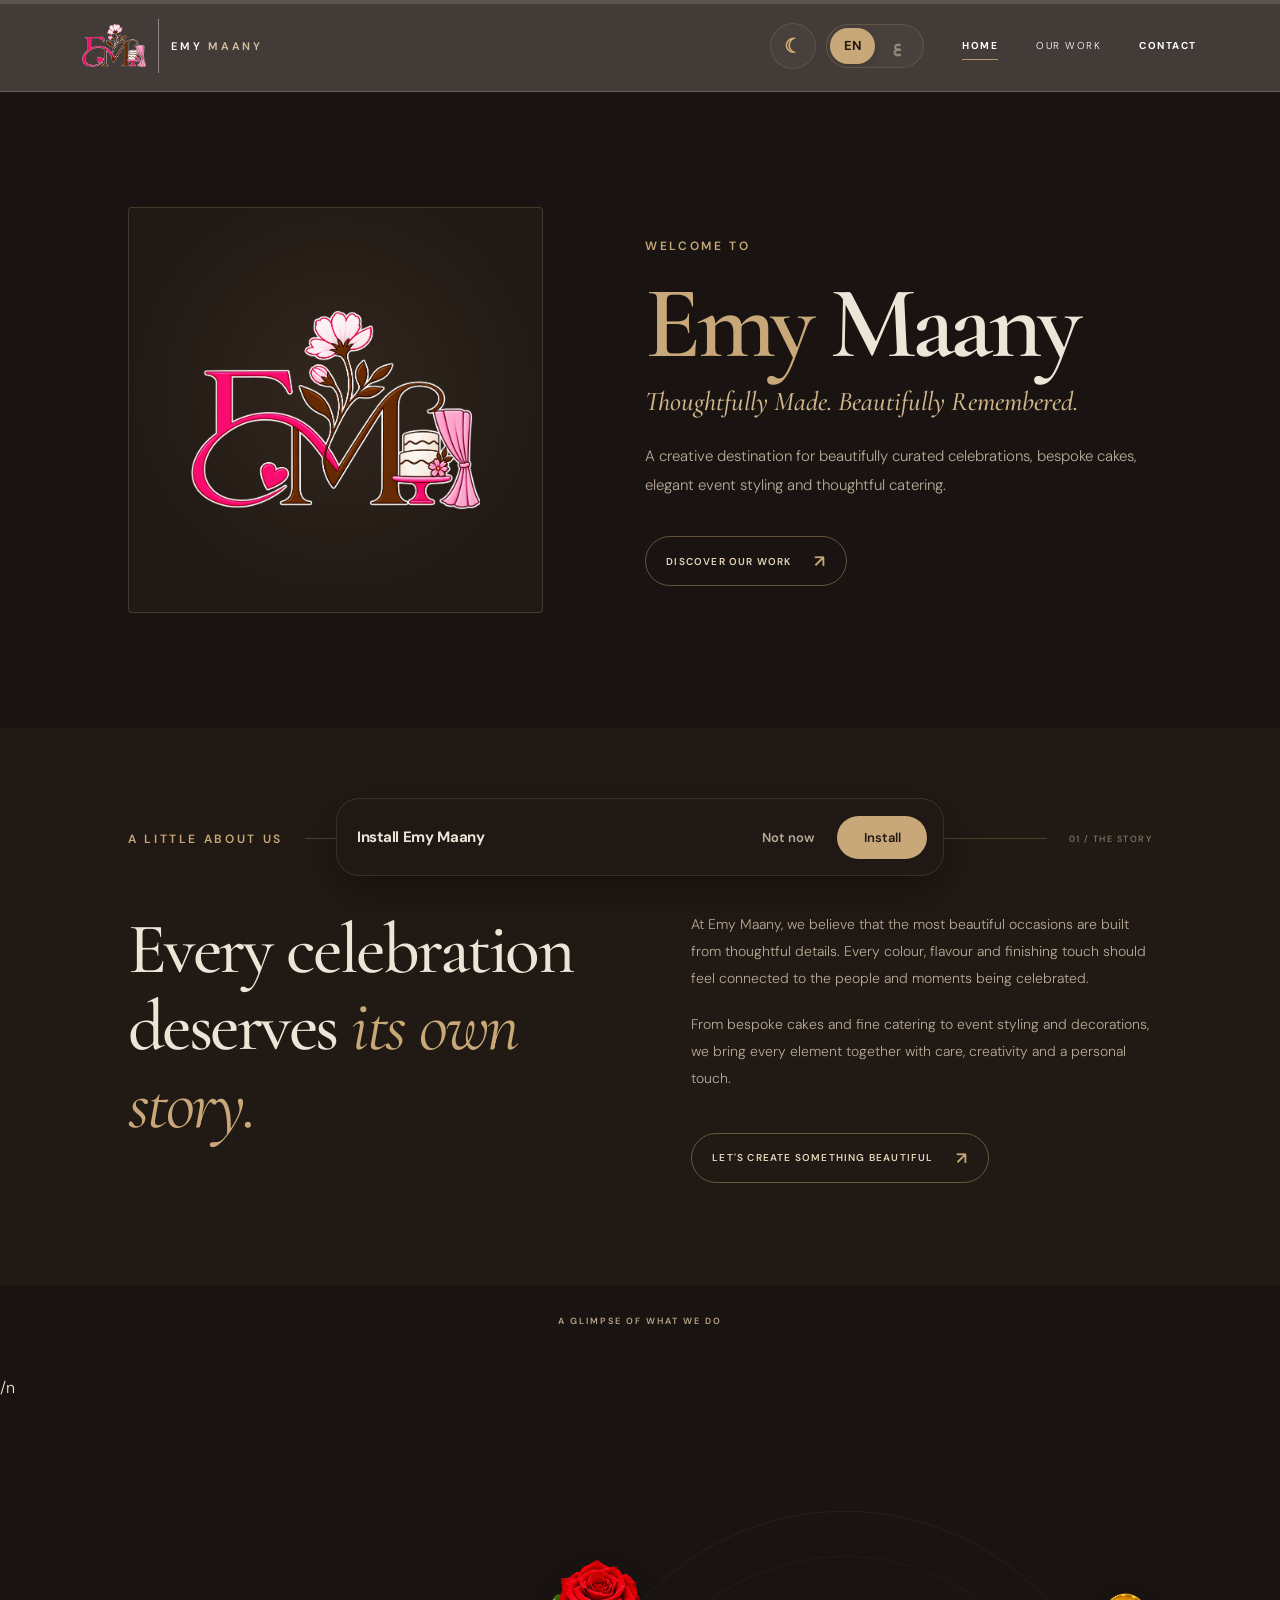
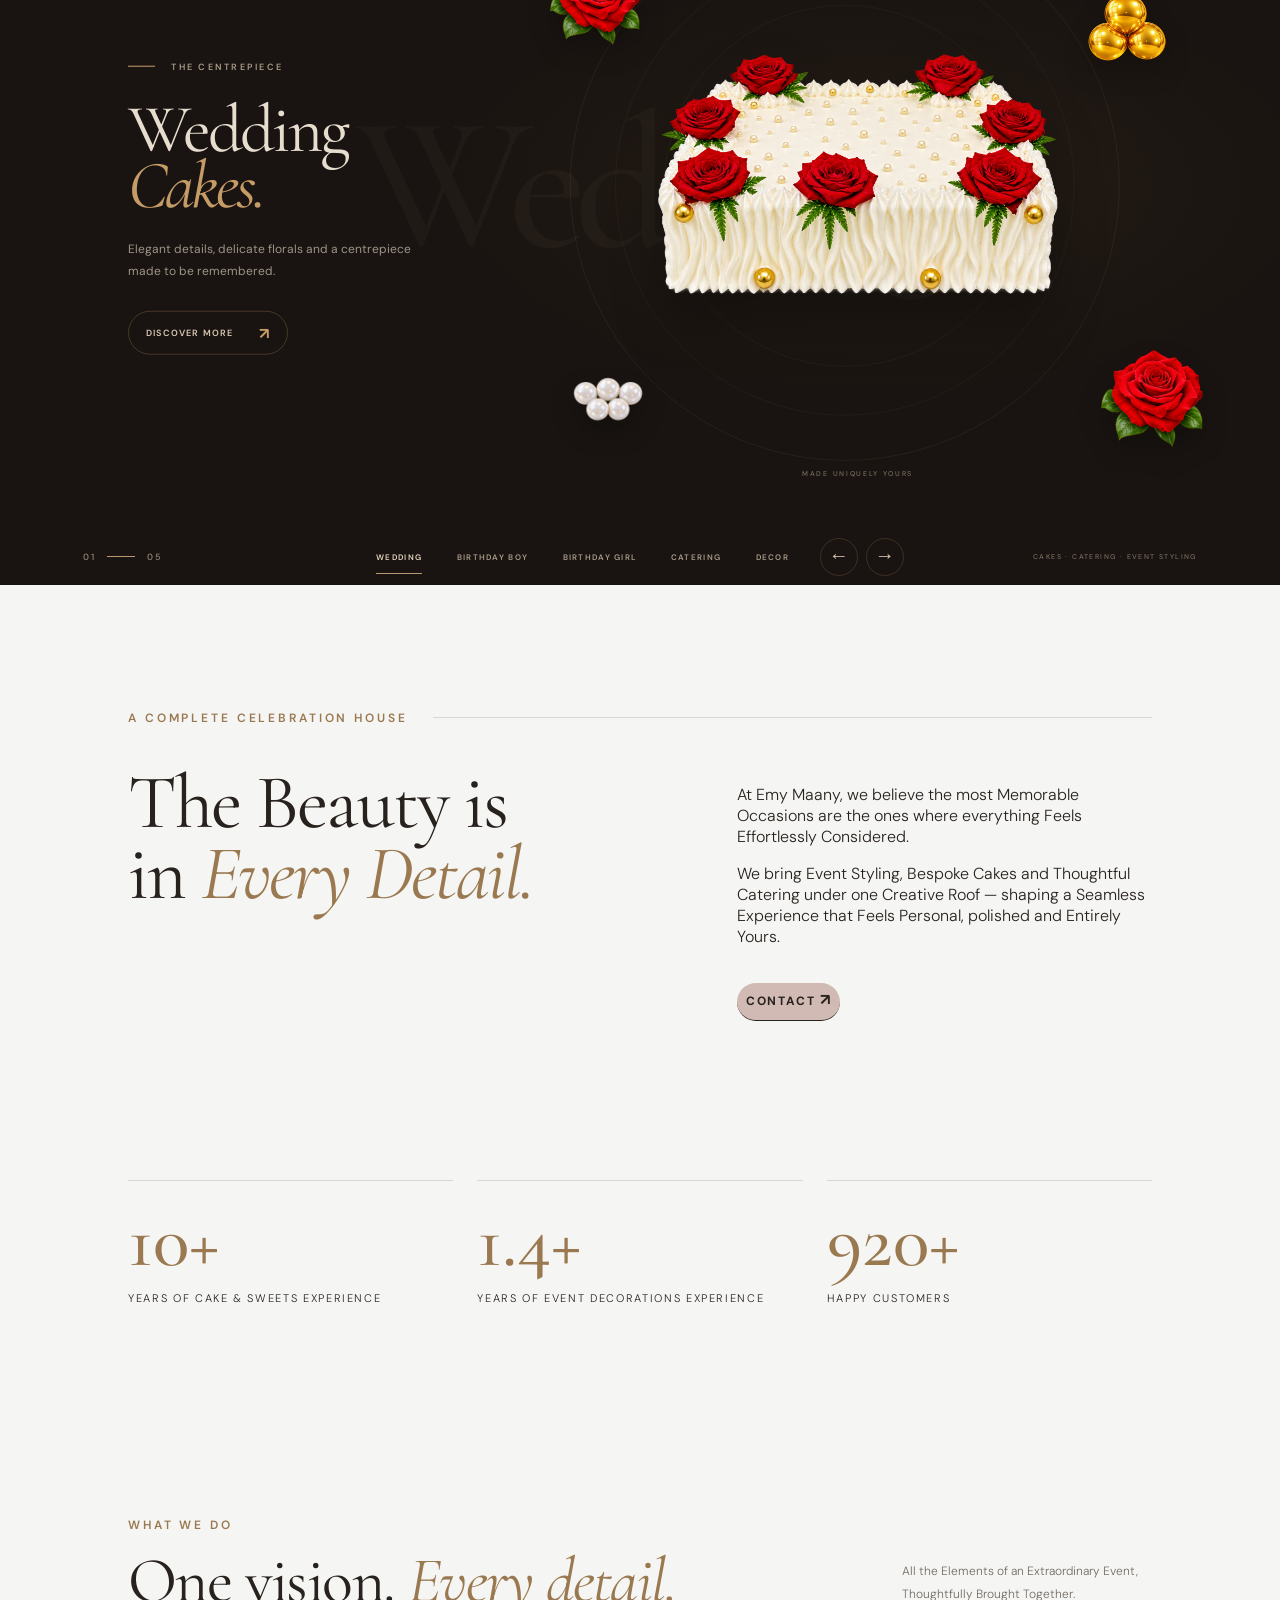
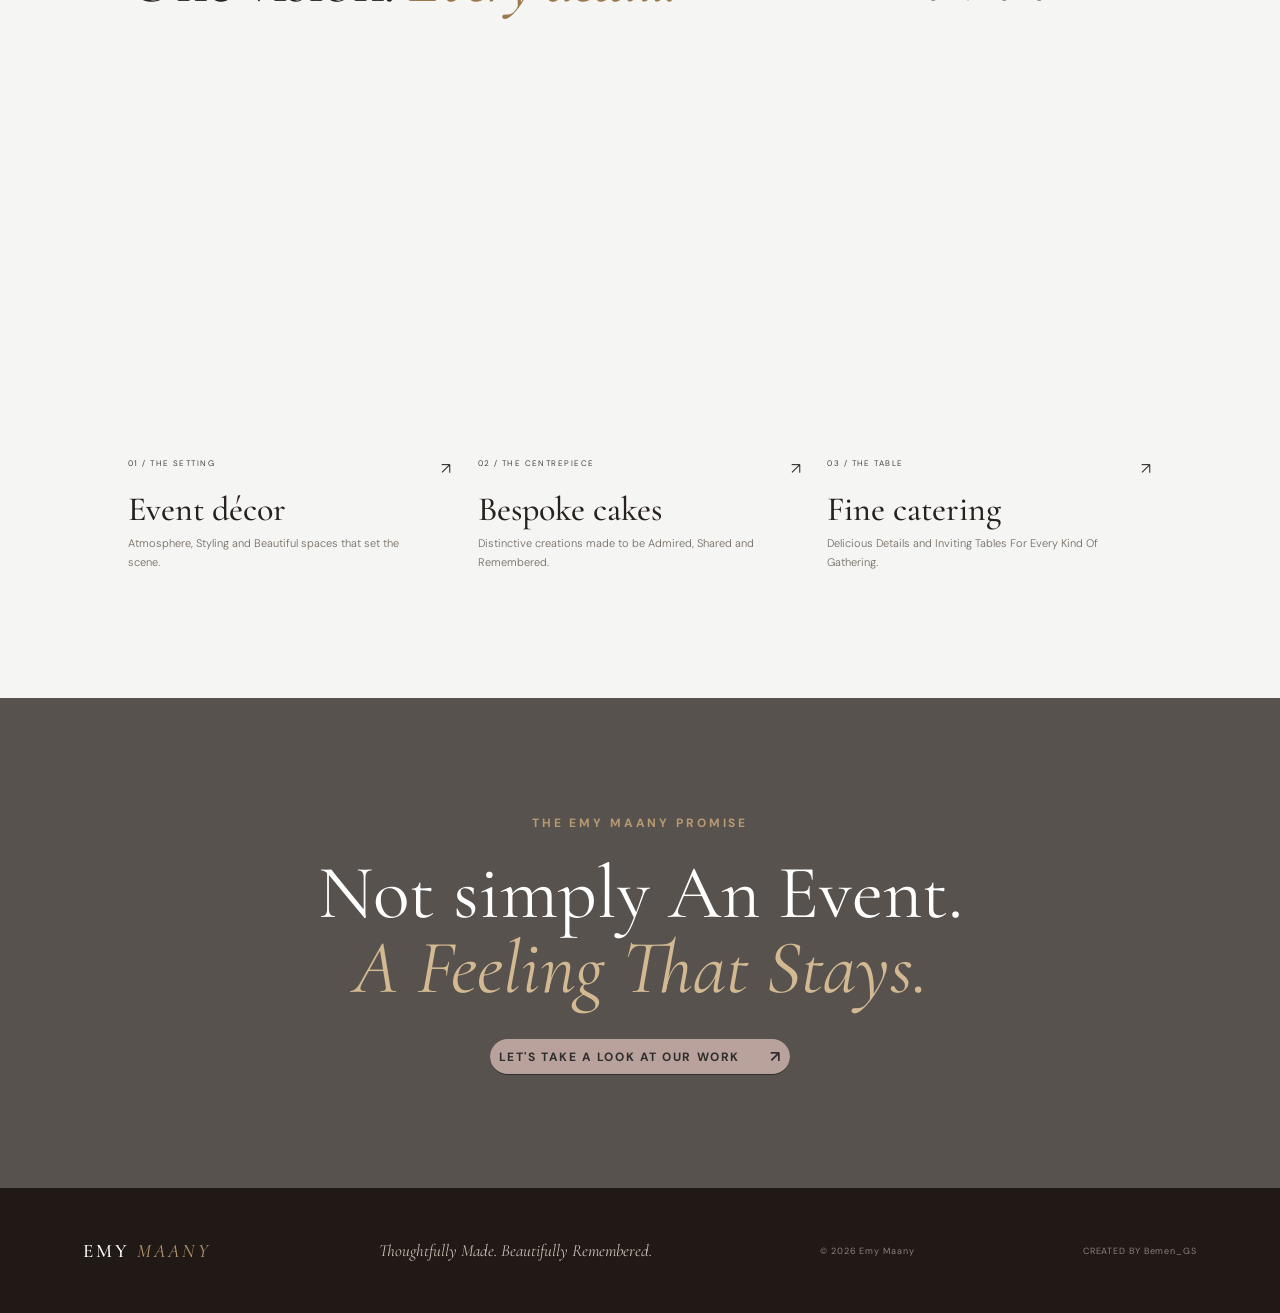
==== commit 39658a5f: "Add files via upload" ====
--- a/index.html
+++ b/index.html
@@ -1,4 +1,5 @@
 <!DOCTYPE html>
+<!-- FILE: index.html | Page structure, semantics and content sections. -->
 <html lang="en">
  <head>
   <meta charset="utf-8"/>
@@ -29,11 +30,11 @@
   <meta content="yes" name="apple-mobile-web-app-capable"/>
   <meta content="black-translucent" name="apple-mobile-web-app-status-bar-style"/>
   <meta content="Emy Maany" name="apple-mobile-web-app-title"/>
-  <link href="/manifest.webmanifest" rel="manifest"/>
-  <link href="/favicon-32.png" rel="icon" sizes="32x32" type="image/png"/>
-  <link href="/icon-192.png" rel="icon" sizes="192x192" type="image/png"/>
-  <link href="/icon-192.png" rel="apple-touch-icon"/>
-  <link href="/pwa-install.css" rel="stylesheet"/>
+  <link href="manifest.webmanifest" rel="manifest"/>
+  <link href="favicon-32.png" rel="icon" sizes="32x32" type="image/png"/>
+  <link href="icon-192.png" rel="icon" sizes="192x192" type="image/png"/>
+  <link href="icon-192.png" rel="apple-touch-icon"/>
+  <link href="pwa-install.css" rel="stylesheet"/>
   <link href="language.css" rel="stylesheet"/>
  </head>
  <body>
@@ -73,7 +74,7 @@
       <span class="theme-toggle-icon" aria-hidden="true">☾</span>
       <span class="theme-toggle-label">Dark</span>
      </button>
-     <button class="language-toggle" type="button" aria-label="Switch language to Arabic" title="Switch language to Arabic" aria-pressed="false"><span data-language-label data-no-translate>العربية</span></button>
+     <button class="language-toggle" type="button" aria-label="Switch language" title="Switch language" aria-pressed="false"><span class="language-switch-track"><span class="language-knob"></span><span class="language-option language-en">EN</span><span class="language-option language-ar">ع</span></span></button>
     <a class="active" href="index.html">
      <b>Home</b>
     </a>
@@ -86,8 +87,41 @@
    </nav>
   </header>
   <main>
+   <!-- =====================================================
+        HOME SECTION 01 — WELCOME / BRAND INTRODUCTION
+        ===================================================== -->
+   <section class="welcome-section section-pad" id="welcome" aria-labelledby="welcome-title">
+    <div class="welcome-inner">
+     <div class="welcome-logo-wrap"><img src="emy-maany-logo.png" alt="Emy Maany logo" class="welcome-logo" width="420" height="280"/></div>
+     <div class="welcome-copy">
+      <span class="eyebrow">WELCOME TO</span>
+      <h1 id="welcome-title"><span>Emy</span> Maany</h1>
+      <p class="welcome-tagline">Thoughtfully Made. Beautifully Remembered.</p>
+      <p class="welcome-description">A creative destination for beautifully curated celebrations, bespoke cakes, elegant event styling and thoughtful catering.</p>
+      <a class="welcome-link" href="work.html">DISCOVER OUR WORK <span aria-hidden="true">↗</span></a>
+     </div>
+    </div>
+   </section>
+
+   <!-- =====================================================
+        HOME SECTION 02 — ABOUT EMY MAANY
+        ===================================================== -->
+   <section class="about-intro section-pad" id="about-emy" aria-labelledby="about-emy-title">
+    <div class="about-intro-heading">
+     <span class="eyebrow">A LITTLE ABOUT US</span><span class="about-intro-rule" aria-hidden="true"></span><span class="about-intro-index">01 / THE STORY</span>
+    </div>
+    <div class="about-intro-grid">
+     <h2 id="about-emy-title">Every celebration deserves <em>its own story.</em></h2>
+     <div class="about-intro-copy">
+      <p>At Emy Maany, we believe that the most beautiful occasions are built from thoughtful details. Every colour, flavour and finishing touch should feel connected to the people and moments being celebrated.</p>
+      <p>From bespoke cakes and fine catering to event styling and decorations, we bring every element together with care, creativity and a personal touch.</p>
+      <a class="about-intro-link" href="contact.html">LET'S CREATE SOMETHING BEAUTIFUL <span aria-hidden="true">↗</span></a>
+     </div>
+    </div>
+   </section>
+
    <!-- PRODUCT HERO SLIDER -->
-   <section aria-label="Featured creations" class="showcase" id="showcase">
+   <section aria-label="Featured creations" class="showcase" id="showcase">/n    <div class="showcase-section-label"><span data-i18n="A glimpse of what we do">A glimpse of what we do</span></div>
     <div class="showcase-stage">
      <div aria-hidden="true" class="showcase-orbit">
      </div>
@@ -119,13 +153,13 @@
         Wedding
        </div>
        <div class="showcase-product">
-        <img alt="Italian celebration cake" src="italian cake\italian cake 3D.png"/>
+        <img alt="Italian celebration cake" src="italian cake/italian cake 3D.png"/>
        </div>
        <div aria-hidden="true" class="showcase-floats">
-        <img alt="" class="float f1" src="italian cake\Vibrant Red Rose Cutout.png"/>
-        <img alt="" class="float f2" src="italian cake\Triad of Reflective Gold Spheres.png"/>
-        <img alt="" class="float f3" src="italian cake\Glossy Pearl Sphere Cluster.png"/>
-        <img alt="" class="float f4" src="italian cake\Vibrant Red Rose Cutout.png"/>
+        <img alt="" class="float f1" src="italian cake/Vibrant Red Rose Cutout.png"/>
+        <img alt="" class="float f2" src="italian cake/Triad of Reflective Gold Spheres.png"/>
+        <img alt="" class="float f3" src="italian cake/Glossy Pearl Sphere Cluster.png"/>
+        <img alt="" class="float f4" src="italian cake/Vibrant Red Rose Cutout.png"/>
         
        </div>
        <span class="showcase-caption">
@@ -159,13 +193,13 @@
         Birthday
        </div>
        <div class="showcase-product">
-        <img alt="Animal themed birthday cake" src="animals\animals .png"/>
+        <img alt="Animal themed birthday cake" src="animals/animals .png"/>
        </div>
        <div aria-hidden="true" class="showcase-floats">
-        <img alt="" class="float f1" src="animals\elephant slider.png"/>
-        <img alt="" class="float f2" src="animals\giraffe slider.png"/>
-        <img alt="" class="float f3" src="animals\lion slider.png"/>
-        <img alt="" class="float f4" src="animals\monkey slider.png"/>
+        <img alt="" class="float f1" src="animals/elephant slider.png"/>
+        <img alt="" class="float f2" src="animals/giraffe slider.png"/>
+        <img alt="" class="float f3" src="animals/lion slider.png"/>
+        <img alt="" class="float f4" src="animals/monkey slider.png"/>
        </div>
        <span class="showcase-caption">
         A WORLD OF WONDER
@@ -525,7 +559,7 @@
   <script defer src="i18n.js"></script>
   <script defer="" src="site-enhancements.js">
   </script>
-  <!-- Shared dark/light theme behavior --> <script defer src="theme.js"></script>  <script defer="" src="/pwa-install.js">
+  <!-- Shared dark/light theme behavior --> <script defer src="theme.js"></script>  <script defer="" src="pwa-install.js">
   </script>
  </body>
 </html>
--- a/home.css
+++ b/home.css
@@ -833,3 +833,40 @@
         padding-left: 10px;
     }
 }
+
+
+/* =========================================================
+   HOME — BRAND INTRO SECTIONS (WELCOME + ABOUT)
+   Espresso, ivory and muted-gold palette; responsive layouts.
+   ========================================================= */
+.welcome-section{position:relative;overflow:hidden;padding-top:clamp(76px,9vw,132px);padding-bottom:clamp(76px,9vw,132px);background:#191411;color:#eee5d9}
+.welcome-inner{width:min(1240px,100%);margin-inline:auto;display:grid;grid-template-columns:minmax(280px,.9fr) minmax(320px,1.1fr);align-items:center;gap:clamp(42px,8vw,120px)}
+.welcome-logo-wrap{min-height:300px;display:grid;place-items:center;padding:clamp(28px,5vw,62px);border:1px solid rgba(200,168,120,.22);border-radius:4px;background:radial-gradient(circle at 50% 45%,rgba(200,168,120,.10),transparent 68%),#211914}
+.welcome-logo{display:block;width:min(100%,390px);max-height:340px;object-fit:contain}
+.welcome-copy{max-width:620px}
+.welcome-copy .eyebrow,.about-intro .eyebrow{color:#c8a878;letter-spacing:.22em}
+.welcome-copy h1{margin:18px 0 10px;color:#eee5d9;font:600 clamp(58px,8vw,104px)/.98 "Cormorant Garamond",Georgia,serif;letter-spacing:-.045em}
+.welcome-copy h1 span{color:#c8a878}
+.welcome-tagline{margin:0 0 22px;color:#d0b58d;font:italic 500 clamp(19px,2.2vw,27px)/1.35 "Cormorant Garamond",Georgia,serif}
+.welcome-description{max-width:540px;color:#b8aa98;font-size:15px;line-height:1.9}
+.welcome-link,.about-intro-link{display:inline-flex;align-items:center;gap:22px;margin-top:22px;padding:13px 20px;border:1px solid rgba(200,168,120,.42);border-radius:40px;color:#e5d3b8;font-size:10px;font-weight:600;letter-spacing:.12em;text-decoration:none;transition:background .25s,border-color .25s,transform .25s}
+.welcome-link:hover,.about-intro-link:hover{transform:translateY(-2px);border-color:#c8a878;background:rgba(200,168,120,.10)}
+.welcome-link span,.about-intro-link span{color:#c8a878;font-size:17px}
+.about-intro{padding-top:clamp(70px,8vw,112px);padding-bottom:clamp(70px,8vw,112px);background:#211914;color:#eee5d9}
+.about-intro-heading{width:min(1240px,100%);margin:0 auto clamp(38px,5vw,70px);display:flex;align-items:center;gap:22px}
+.about-intro-rule{height:1px;flex:1;background:rgba(200,168,120,.28)}
+.about-intro-index{color:#887967;font:500 9px "DM Sans",sans-serif;letter-spacing:.16em;white-space:nowrap}
+.about-intro-grid{width:min(1240px,100%);margin-inline:auto;display:grid;grid-template-columns:1fr 1fr;gap:clamp(38px,8vw,120px);align-items:start}
+.about-intro-grid h2{max-width:570px;margin:0;color:#eee5d9;font:500 clamp(42px,5.6vw,72px)/1.08 "Cormorant Garamond",Georgia,serif;letter-spacing:-.035em}
+.about-intro-grid h2 em{color:#c8a878;font-weight:400}
+.about-intro-copy p{margin:0 0 18px;color:#b8aa98;font-size:14px;line-height:1.95}
+.showcase{position:relative}
+.showcase-section-label{position:absolute;z-index:8;top:30px;left:50%;transform:translateX(-50%);color:#b8a487;font:600 9px "DM Sans",sans-serif;letter-spacing:.22em;text-transform:uppercase;white-space:nowrap;pointer-events:none}
+html[dir=rtl] .showcase-section-label{font-family:"Alexandria",Tahoma,sans-serif;letter-spacing:0}
+html[dir=rtl] .welcome-copy,html[dir=rtl] .about-intro-grid{text-align:right}
+html[dir=rtl] .welcome-copy h1{letter-spacing:0;line-height:1.2}
+html[dir=rtl] .welcome-description,html[dir=rtl] .about-intro-copy p{line-height:2}
+html[dir=rtl] .about-intro-heading{direction:rtl}
+@media(max-width:900px){.welcome-inner{gap:38px;grid-template-columns:minmax(220px,.85fr) minmax(280px,1.15fr)}.welcome-logo-wrap{min-height:260px}}
+@media(max-width:680px){.welcome-section{padding-top:76px;padding-bottom:76px}.welcome-inner,.about-intro-grid{grid-template-columns:1fr;gap:32px}.welcome-logo-wrap{min-height:220px;padding:26px}.welcome-logo{max-height:220px;width:min(78%,320px)}.welcome-copy{text-align:center;margin-inline:auto}.welcome-copy h1{font-size:clamp(58px,16vw,82px)}.welcome-description{margin-inline:auto;font-size:13px}.about-intro{padding-top:66px;padding-bottom:66px}.about-intro-heading{gap:12px;margin-bottom:30px}.about-intro-index{font-size:8px}.about-intro-grid{text-align:center}.about-intro-grid h2{font-size:clamp(40px,11vw,58px)}.about-intro-copy p{font-size:13px}.showcase-section-label{top:16px;font-size:8px}html[dir=rtl] .welcome-copy,html[dir=rtl] .about-intro-grid{text-align:center}}
+@media(prefers-reduced-motion:reduce){.welcome-link,.about-intro-link{transition:none}}
--- a/theme.css
+++ b/theme.css
@@ -329,3 +329,27 @@
 @media (max-width: 380px) {
     .site-header .header-tools { gap: 6px; margin: 0; }
 }
+
+
+/* =========================================================
+   HEADER CONTROLS — compact pill and circular theme switch
+   Inspired by the supplied EgyCenter interaction reference.
+   ========================================================= */
+.site-header .theme-toggle{width:46px;min-width:46px;height:46px;border-radius:50%;padding:0;background:rgba(255,255,255,.025);border:1px solid rgba(200,168,120,.18);color:#d5ad72}
+.site-header .theme-toggle-icon{display:grid;place-items:center;font-size:20px;line-height:1}
+.site-header .theme-toggle-label{display:none}
+.site-header .language-toggle{width:98px;min-width:98px;height:44px;padding:3px;border:1px solid rgba(200,168,120,.20);border-radius:30px;background:rgba(255,255,255,.025);color:#a99c8d;overflow:hidden}
+.language-switch-track{position:relative;display:flex;width:100%;height:100%;align-items:center;justify-content:space-between;direction:ltr}
+.language-option{position:relative;z-index:2;display:grid;place-items:center;width:50%;height:100%;font:700 13px "DM Sans",Arial,sans-serif;color:#8f857b;transition:color .25s}
+.language-option.language-ar{font-family:"Alexandria",Tahoma,sans-serif;font-size:14px}
+.language-knob{position:absolute;z-index:1;top:0;left:0;width:50%;height:100%;border-radius:24px;background:#c8a878;box-shadow:0 2px 10px rgba(0,0,0,.16);transition:transform .32s cubic-bezier(.2,.8,.2,1),background .25s}
+.language-toggle[data-active-language="en"] .language-knob{transform:translateX(0)}
+.language-toggle[data-active-language="ar"] .language-knob{transform:translateX(100%)}
+.language-toggle[data-active-language="en"] .language-en,.language-toggle[data-active-language="ar"] .language-ar{color:#211914}
+.language-toggle:hover{background:rgba(200,168,120,.07);border-color:rgba(200,168,120,.48)}
+@media(max-width:800px){.site-header .theme-toggle{width:44px;min-width:44px;height:44px;border-radius:50%;margin:0}.site-header .language-toggle{width:92px;min-width:92px;height:42px;margin:0}.site-header .header-tools{gap:8px}}
+@media(prefers-reduced-motion:reduce){.language-knob,.language-option{transition:none}}
+
+/* Keep the bilingual pill dimensions consistent after RTL responsive rules. */
+.site-header .header-tools .language-toggle{width:98px;min-width:98px;height:44px;border-radius:30px;padding:3px}
+@media(max-width:800px){.site-header .header-tools .language-toggle{width:92px;min-width:92px;height:42px}}
--- a/pwa-install.css
+++ b/pwa-install.css
@@ -1,135 +1,50 @@
-/* Emy Maany — install prompt */
-.pwa-install-banner  {
-    position: fixed;
-    z-index: 10050;
-    left: 0;
-    right: 0;
-    bottom: 0;
-    display: flex;
-    align-items: center;
-    gap: 16px;
-    min-height: 86px;
-    padding: 14px max(22px, calc((100vw - 1180px) / 2));
-    color: #f7f3ed;
-    background: #171719;
-    border-top: 1px solid rgba(255,255,255,.12);
-    box-shadow: 0 -12px 35px rgba(0,0,0,.18);
-    font-family: "DM Sans", Arial, sans-serif;
-    animation: pwaBannerIn .35s ease both;
-}
-.pwa-install-banner[hidden]  {
-    display: none;
-}
-.pwa-install-icon  {
-    width: 54px;
-    height: 54px;
-    flex: 0 0 54px;
-    object-fit: contain;
-    border-radius: 13px;
-    background: #fff;
-}
-.pwa-install-copy  {
-    min-width: 0;
-    flex: 1;
-}
-.pwa-install-title  {
-    display: block;
-    margin: 0 0 4px;
-    font-size: 16px;
-    line-height: 1.25;
-    font-weight: 600;
-    letter-spacing: -.02em;
-}
-.pwa-install-description  {
-    display: block;
-    color: #bdb8b3;
-    font-size: 13px;
-    line-height: 1.45;
-}
-.pwa-install-actions  {
-    display: flex;
-    align-items: center;
-    gap: 22px;
-    flex: 0 0 auto;
-}
-.pwa-install-button  {
-    appearance: none;
-    border: 0;
-    border-radius: 30px;
-    padding: 12px 25px;
-    color: #171719;
-    background: #f7f3ed;
-    font: 600 14px "DM Sans", Arial, sans-serif;
-    cursor: pointer;
-    transition: transform .2s, background .2s;
-}
-.pwa-install-button:hover  {
-    transform: translateY(-1px);
-    background: #fff;
-}
-.pwa-install-dismiss  {
-    appearance: none;
-    border: 0;
-    padding: 8px 0;
-    color: #c7c0ba;
-    background: transparent;
-    font: 500 13px "DM Sans", Arial, sans-serif;
-    cursor: pointer;
-}
-.pwa-install-dismiss:hover  {
-    color: #fff;
-}
-.pwa-install-help  {
-    display: block;
-    margin-top: 5px;
-    color: #e3c966;
-    font-size: 12px;
-    line-height: 1.5;
-}
-@keyframes pwaBannerIn  {
-    from  {
-        opacity: 0;
-        transform: translateY(100%);
-    }
-    to  {
-        opacity: 1;
-        transform: translateY(0);
-    }
-}
-@media (max-width: 600px)  {
-    .pwa-install-banner  {
-        gap: 11px;
-        min-height: 78px;
-        padding: 12px 14px calc(12px + env(safe-area-inset-bottom));
-    }
-    .pwa-install-icon  {
-        width: 44px;
-        height: 44px;
-        flex-basis: 44px;
-        border-radius: 10px;
-    }
-    .pwa-install-title  {
-        font-size: 13px;
-    }
-    .pwa-install-description  {
-        font-size: 11px;
-    }
-    .pwa-install-actions  {
-        gap: 10px;
-    }
-    .pwa-install-button  {
-        padding: 10px 15px;
-        font-size: 12px;
-    }
-    .pwa-install-dismiss  {
-        font-size: 11px;
-    }
-}
-@media (prefers-reduced-motion: reduce)  {
-    .pwa-install-banner  {
-        animation: none;
-    }
-    .pwa-install-button  {
-        transition: none;
-    }
-}
+/* =========================================================
+   EMY MAANY — PWA INSTALL BANNER + PLATFORM GUIDE
+   Bottom banner and modal reproduce the reference interaction
+   using Emy Maany's warm espresso, ivory and muted-gold palette.
+   ========================================================= */
+/* Bottom install banner and its entrance/exit motion. */
+.pwa-install-banner{position:fixed;z-index:10040;left:50%;bottom:24px;width:min(608px,calc(100% - 32px));min-height:78px;display:flex;align-items:center;justify-content:space-between;gap:18px;padding:12px 16px 12px 20px;border:1px solid rgba(200,168,120,.16);border-radius:23px;background:rgba(31,25,21,.97);box-shadow:0 14px 42px rgba(0,0,0,.34);color:#eee5d9;font-family:"DM Sans",Arial,sans-serif;opacity:0;transform:translate(-50%,150%);transition:transform .65s cubic-bezier(.2,.9,.3,1.2),opacity .5s ease;backdrop-filter:blur(14px)}
+.pwa-install-banner.is-visible{opacity:1;transform:translate(-50%,0)}
+.pwa-install-banner.is-hiding{opacity:0;transform:translate(-50%,150%)}
+.pwa-install-title{font-size:15px;font-weight:700;letter-spacing:-.02em}
+.pwa-install-actions{display:flex;align-items:center;gap:8px;flex:0 0 auto}
+.pwa-install-banner button{appearance:none;border:0;cursor:pointer;font:600 13px "DM Sans",Arial,sans-serif;transition:transform .2s,background .2s,color .2s}
+.pwa-install-dismiss{padding:10px 14px;color:#b8aa98;background:transparent}
+.pwa-install-dismiss:hover{color:#eee5d9}
+.pwa-install-button{min-width:90px;padding:13px 22px;border-radius:40px;background:#c8a878;color:#211914;box-shadow:0 0 0 0 rgba(200,168,120,.35);animation:pwaInstallPulse 2.2s 1.2s infinite}
+.pwa-install-button:hover{background:#d7bc94;transform:translateY(-1px)}
+.pwa-install-button:active,.pwa-modal-actions button:active,.pwa-platform-tabs button:active{transform:scale(.94)}
+@keyframes pwaInstallPulse{0%,100%{box-shadow:0 0 0 0 rgba(200,168,120,.25)}50%{box-shadow:0 0 0 8px rgba(200,168,120,0)}}
+/* Centered platform guide overlay and modal card. */
+.pwa-install-modal{position:fixed;inset:0;z-index:10060;display:flex;align-items:center;justify-content:center;padding:20px;background:rgba(0,0,0,.68);opacity:0;visibility:hidden;pointer-events:none;transition:opacity .28s,visibility .28s}
+.pwa-install-modal.is-open{opacity:1;visibility:visible;pointer-events:auto}
+.pwa-modal-backdrop{position:absolute;inset:0}
+.pwa-modal-card{position:relative;width:min(490px,100%);max-height:min(84vh,760px);overflow-y:auto;padding:30px;border:1px solid rgba(200,168,120,.12);border-radius:30px;background:#29211c;color:#f1e8dc;box-shadow:0 28px 90px rgba(0,0,0,.5);transform:translateY(30px) scale(.96);transition:transform .42s cubic-bezier(.2,.9,.3,1.15)}
+.pwa-install-modal.is-open .pwa-modal-card{transform:translateY(0) scale(1)}
+.pwa-modal-card h2{margin:0 0 25px;color:#f3e9dc;font:700 23px/1.3 "DM Sans",Arial,sans-serif}
+.pwa-app-row{display:flex;align-items:center;gap:16px;margin-bottom:27px}
+.pwa-app-icon{width:62px;height:62px;flex:0 0 62px;object-fit:contain;border-radius:12px;background:#fff}
+.pwa-app-name{display:block;margin-bottom:4px;color:#f1e8dc;font-size:17px;font-weight:700}
+.pwa-app-description{display:block;color:#b8aa98;font-size:13px;line-height:1.5}
+/* Platform selector, numbered installation steps and modal actions. */
+.pwa-platform-tabs{display:flex;flex-wrap:wrap;gap:8px;margin:0 0 18px}
+.pwa-platform-tabs button{padding:9px 17px;border:1px solid rgba(200,168,120,.25);border-radius:30px;background:transparent;color:#d2c2ac;font:600 13px "DM Sans",Arial,sans-serif;cursor:pointer;transition:background .22s,border-color .22s,transform .2s}
+.pwa-platform-tabs button:hover{border-color:#c8a878;color:#f1e8dc}
+.pwa-platform-tabs button.is-active{border-color:#c8a878;background:#c8a878;color:#211914}
+.pwa-install-steps{margin:0 0 24px;padding:0 22px 0 0;color:#eee5d9;text-align:right;font-family:"Alexandria",Tahoma,sans-serif;font-size:13px;line-height:2}
+.pwa-install-steps[dir=ltr]{padding:0 0 0 22px;text-align:left;font-family:"DM Sans",Arial,sans-serif}
+.pwa-install-steps li{padding-inline-start:3px;margin-bottom:7px;opacity:0;animation:pwaStepIn .4s ease forwards}
+.pwa-install-steps b{color:#d7b47f;font-weight:700}
+@keyframes pwaStepIn{from{opacity:0;transform:translateY(9px)}to{opacity:1;transform:translateY(0)}}
+.pwa-modal-actions{display:flex;justify-content:flex-end;gap:12px}
+.pwa-modal-actions button{padding:10px 17px;border:0;border-radius:30px;background:transparent;color:#d7bc94;font:600 14px "DM Sans",Arial,sans-serif;cursor:pointer;transition:background .2s,transform .2s}
+.pwa-modal-actions button:hover{background:rgba(200,168,120,.12)}
+body.pwa-modal-open{overflow:hidden}
+html[dir=rtl] .pwa-install-banner{direction:rtl}
+html[dir=rtl] .pwa-install-title{font-family:"Alexandria",Tahoma,sans-serif}
+html[dir=rtl] .pwa-modal-card{font-family:"Alexandria",Tahoma,sans-serif}
+html[dir=rtl] .pwa-modal-card h2,html[dir=rtl] .pwa-app-name,html[dir=rtl] .pwa-app-description{font-family:"Alexandria",Tahoma,sans-serif}
+html[dir=rtl] .pwa-modal-actions{direction:ltr}
+@media(max-width:600px){.pwa-install-banner{bottom:calc(12px + env(safe-area-inset-bottom));width:calc(100% - 24px);min-height:70px;padding:10px 11px 10px 15px;border-radius:19px;gap:8px}.pwa-install-title{font-size:12px}.pwa-install-actions{gap:2px}.pwa-install-dismiss{padding:9px 8px;font-size:11px!important}.pwa-install-button{min-width:72px;padding:11px 15px;font-size:12px!important}.pwa-install-modal{padding:14px}.pwa-modal-card{padding:24px 21px;border-radius:25px;max-height:88vh}.pwa-modal-card h2{font-size:21px;margin-bottom:20px}.pwa-app-row{gap:12px;margin-bottom:23px}.pwa-app-icon{width:54px;height:54px;flex-basis:54px}.pwa-app-name{font-size:15px}.pwa-app-description{font-size:11px}.pwa-platform-tabs{gap:6px}.pwa-platform-tabs button{padding:8px 13px;font-size:12px}.pwa-install-steps{font-size:12px;line-height:2}.pwa-modal-actions button{font-size:13px}}
+@media(prefers-reduced-motion:reduce){.pwa-install-banner,.pwa-modal-card,.pwa-install-modal{transition:none}.pwa-install-button{animation:none}.pwa-install-steps li{animation:none;opacity:1}}
--- a/language.css
+++ b/language.css
@@ -394,3 +394,22 @@
     line-height: 1;
     text-align: center;
 }
+
+
+/* =========================================================
+   RTL SLIDER IMAGE POSITION — preserve full product artwork.
+   Right-anchored elements mirror the LTR anchor and therefore
+   use a positive half-width translation on desktop/tablet.
+   Mobile keeps its centered layout and original translation.
+   ========================================================= */
+@media (min-width: 621px) {
+    html[dir="rtl"] .showcase-slide .showcase-product {
+        transform: translate(50%, -50%);
+    }
+}
+@media (min-width: 621px) and (max-width: 900px) {
+    html[dir="rtl"] .showcase-slide[data-slide="2"] .showcase-product,
+    html[dir="rtl"] .showcase-slide[data-slide="4"] .showcase-product {
+        transform: translate(50%, -50%);
+    }
+}
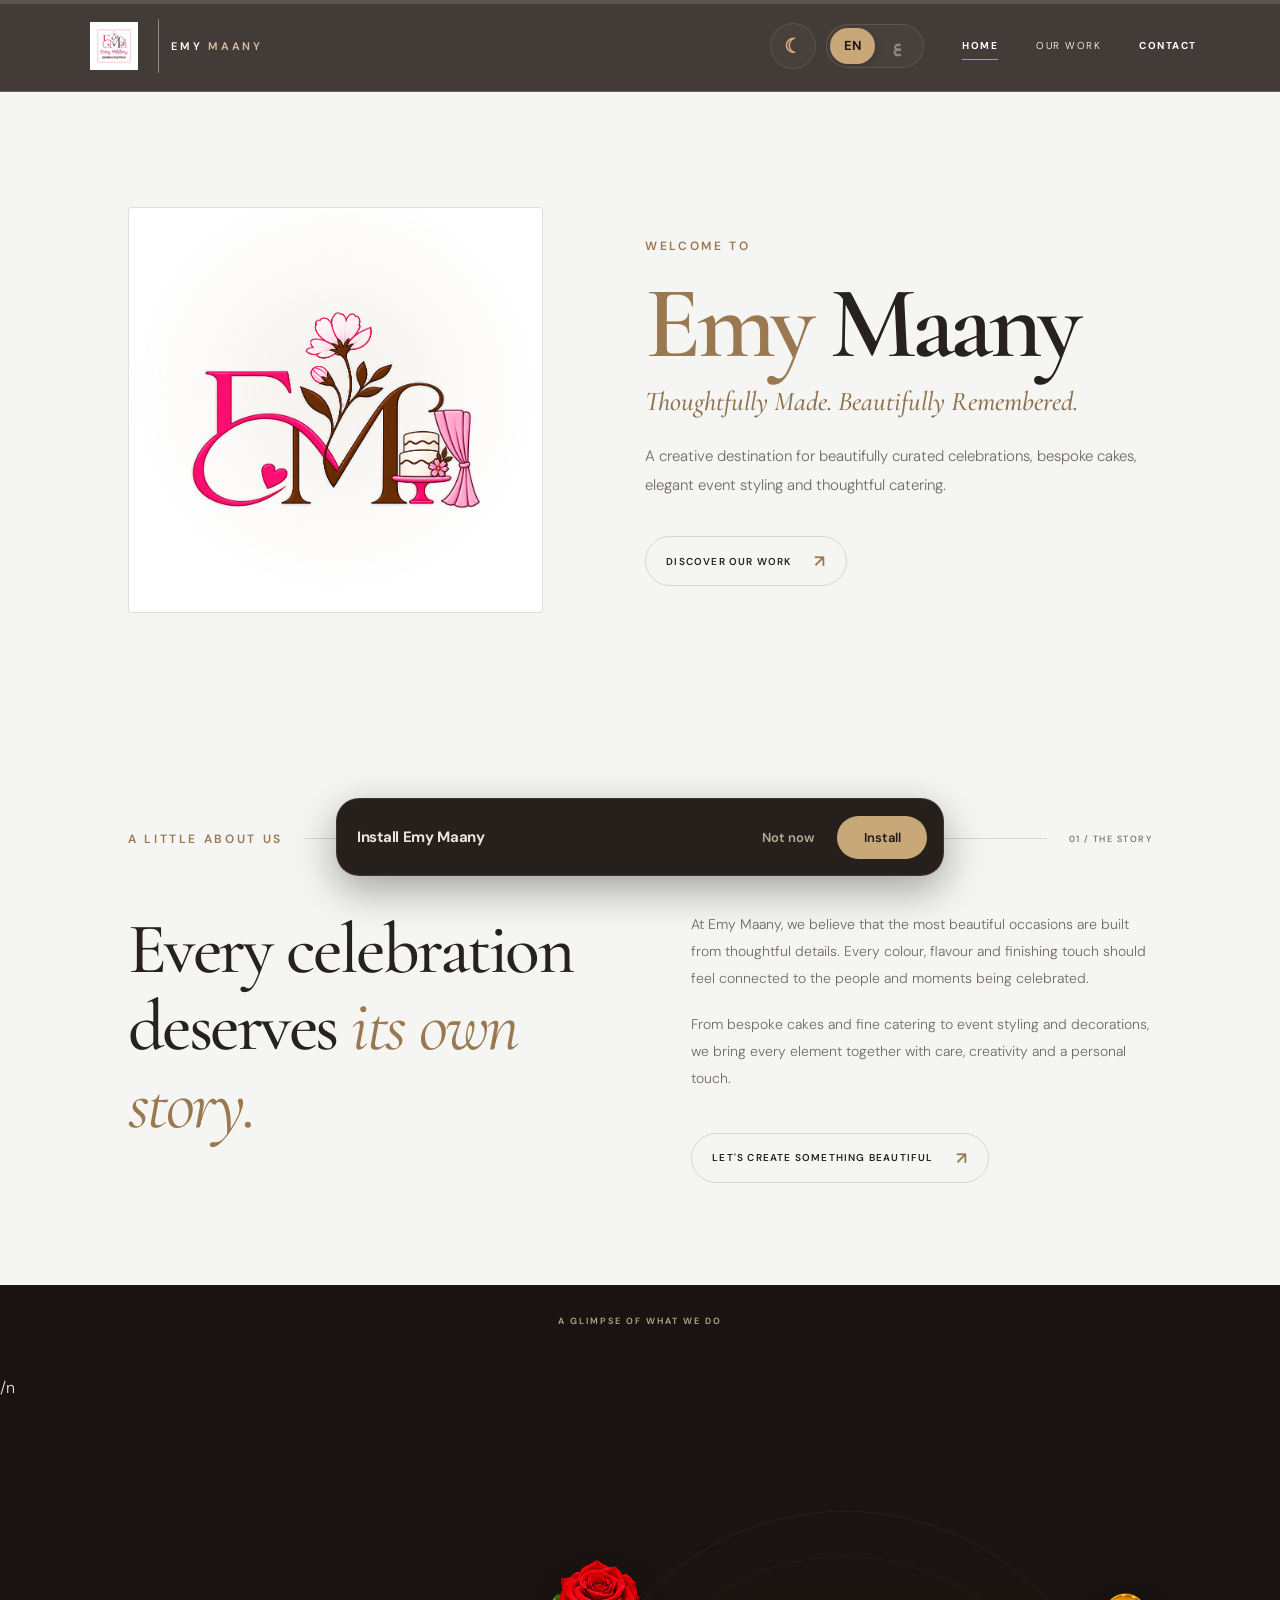
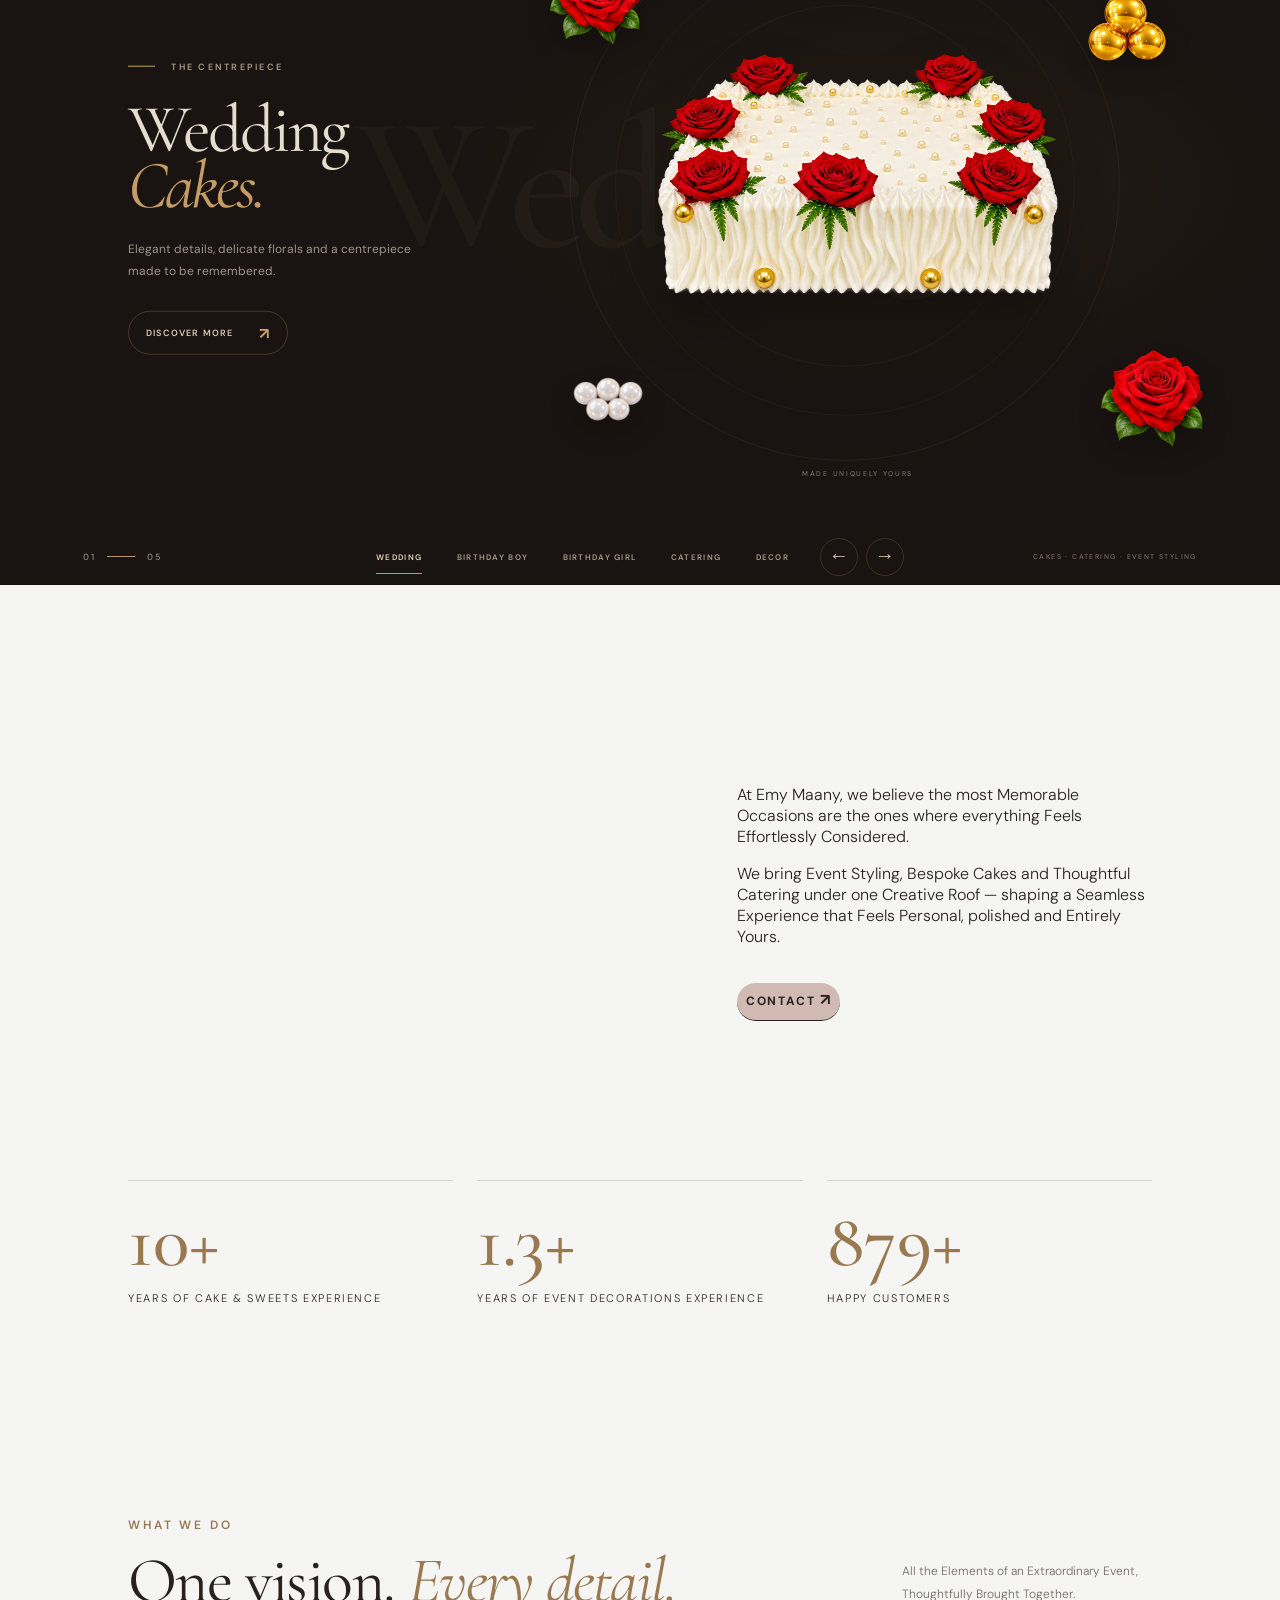
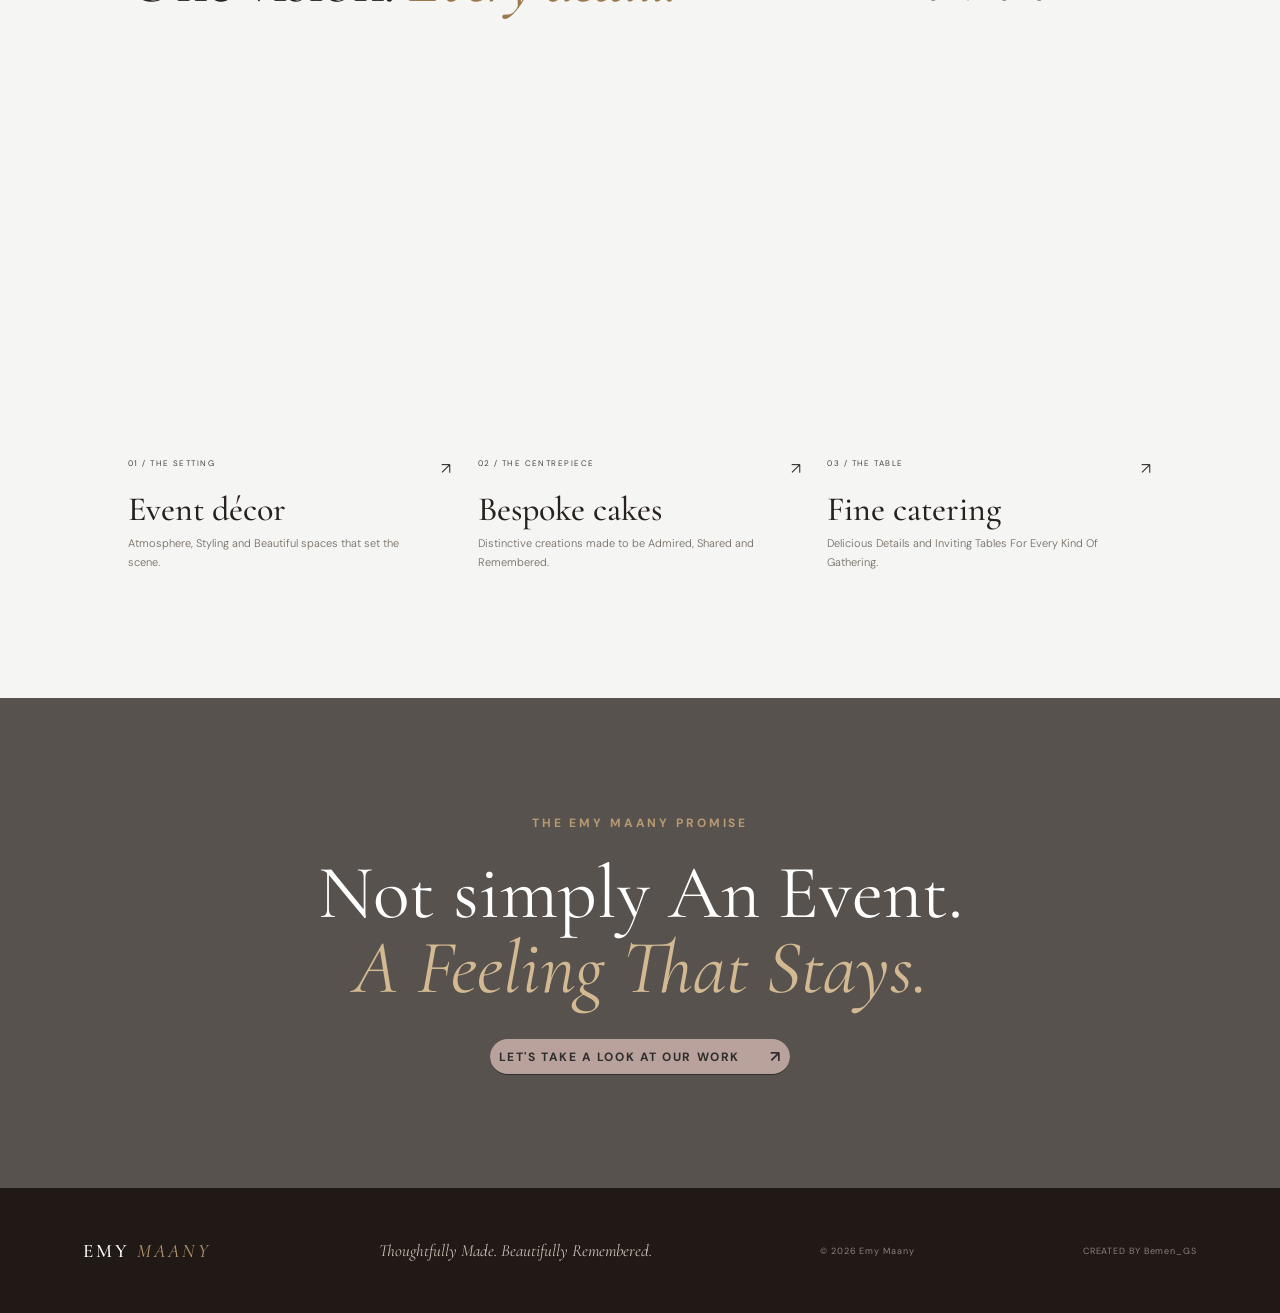
==== commit 8b63cf8d: "Add files via upload" ====
--- a/index.html
+++ b/index.html
@@ -52,8 +52,8 @@
   <!-- NAVIGATION -->
   <header class="site-header">
    <a aria-label="Emy Maany home" class="brand" href="index.html">
-    <span class="brand-monogram brand-logo-frame">
-     <img class="brand-logo" src="emy-maany-logo.png" alt="Emy Maany logo" width="72" height="48"/>
+     <span class="brand-monogram brand-logo-frame">
+     <img class="brand-logo" src="icon-maskable-512.png" alt="Emy Maany logo" width="72" height="48"/>
     </span>
     <span class="brand-name">
      EMY
@@ -76,12 +76,15 @@
      </button>
      <button class="language-toggle" type="button" aria-label="Switch language" title="Switch language" aria-pressed="false"><span class="language-switch-track"><span class="language-knob"></span><span class="language-option language-en">EN</span><span class="language-option language-ar">ع</span></span></button>
     <a class="active" href="index.html">
+     <svg class="nav-link-icon" xmlns="http://www.w3.org/2000/svg" width="24" height="24" viewBox="0 0 24 24" fill="none" stroke="currentColor" stroke-width="2" stroke-linecap="round" stroke-linejoin="round" aria-hidden="true"><path stroke="none" d="M0 0h24v24H0z" fill="none"/><path d="M5 12l-2 0l9 -9l9 9l-2 0"/><path d="M5 12v7a2 2 0 0 0 2 2h10a2 2 0 0 0 2 -2v-7"/><path d="M9 21v-6a2 2 0 0 1 2 -2h2a2 2 0 0 1 2 2v6"/></svg>
      <b>Home</b>
     </a>
     <a href="work.html">
+     <svg class="nav-link-icon" xmlns="http://www.w3.org/2000/svg" width="24" height="24" viewBox="0 0 24 24" fill="none" stroke="currentColor" stroke-width="2" stroke-linecap="round" stroke-linejoin="round" aria-hidden="true"><path stroke="none" d="M0 0h24v24H0z" fill="none"/><path d="M3 20h18v-8a3 3 0 0 0 -3 -3h-12a3 3 0 0 0 -3 3v8"/><path d="M3 14.803c.312 .135 .654 .204 1 .197a2.4 2.4 0 0 0 2 -1a2.4 2.4 0 0 1 2 -1a2.4 2.4 0 0 1 2 1a2.4 2.4 0 0 0 2 1a2.4 2.4 0 0 0 2 -1a2.4 2.4 0 0 1 2 -1a2.4 2.4 0 0 1 2 1a2.4 2.4 0 0 0 2 1c.35 .007 .692 -.062 1 -.197"/><path d="M12 4l1.465 1.638a2 2 0 1 1 -3.015 .099l1.55 -1.737"/></svg>
      Our Work
     </a>
     <a href="contact.html">
+     <svg class="nav-link-icon" xmlns="http://www.w3.org/2000/svg" width="24" height="24" viewBox="0 0 24 24" fill="none" stroke="currentColor" stroke-width="2" stroke-linecap="round" stroke-linejoin="round" aria-hidden="true"><path stroke="none" d="M0 0h24v24H0z" fill="none"/><path d="M5 4h4l2 5l-2.5 1.5a11 11 0 0 0 5 5l1.5 -2.5l5 2v4a2 2 0 0 1 -2 2a16 16 0 0 1 -15 -15a2 2 0 0 1 2 -2"/></svg>
      <b>Contact</b>
     </a>
    </nav>
--- a/home.css
+++ b/home.css
@@ -870,3 +870,96 @@
 @media(max-width:900px){.welcome-inner{gap:38px;grid-template-columns:minmax(220px,.85fr) minmax(280px,1.15fr)}.welcome-logo-wrap{min-height:260px}}
 @media(max-width:680px){.welcome-section{padding-top:76px;padding-bottom:76px}.welcome-inner,.about-intro-grid{grid-template-columns:1fr;gap:32px}.welcome-logo-wrap{min-height:220px;padding:26px}.welcome-logo{max-height:220px;width:min(78%,320px)}.welcome-copy{text-align:center;margin-inline:auto}.welcome-copy h1{font-size:clamp(58px,16vw,82px)}.welcome-description{margin-inline:auto;font-size:13px}.about-intro{padding-top:66px;padding-bottom:66px}.about-intro-heading{gap:12px;margin-bottom:30px}.about-intro-index{font-size:8px}.about-intro-grid{text-align:center}.about-intro-grid h2{font-size:clamp(40px,11vw,58px)}.about-intro-copy p{font-size:13px}.showcase-section-label{top:16px;font-size:8px}html[dir=rtl] .welcome-copy,html[dir=rtl] .about-intro-grid{text-align:center}}
 @media(prefers-reduced-motion:reduce){.welcome-link,.about-intro-link{transition:none}}
+
+
+
+/* MOBILE HEADER — keep the brand, utility controls and menu button in
+   separate non-overlapping flex slots on narrow screens. */
+@media (max-width: 800px) {
+    .site-header {
+        box-sizing: border-box;
+        gap: 6px;
+        padding-inline: clamp(12px, 4vw, 28px);
+    }
+    .site-header .brand {
+        flex: 0 1 auto;
+        min-width: 0;
+        gap: 8px;
+    }
+    .site-header .brand-logo-frame {
+        flex: 0 0 auto;
+    }
+    .site-header .header-tools {
+        flex: 0 0 auto;
+        gap: 6px;
+        margin-inline: auto 0;
+    }
+    .site-header .header-tools .theme-toggle {
+        flex: 0 0 42px;
+        width: 42px;
+        min-width: 42px;
+        height: 42px;
+        margin: 0;
+    }
+    .site-header .header-tools .language-toggle {
+        flex: 0 0 88px;
+        width: 88px;
+        min-width: 88px;
+        height: 42px;
+        margin: 0;
+    }
+    .site-header .menu-toggle {
+        box-sizing: border-box;
+        flex: 0 0 44px;
+        width: 44px;
+        min-width: 44px;
+        height: 44px;
+        padding: 8px;
+        margin: 0;
+    }
+    .site-header .menu-toggle span {
+        flex: 0 0 2px;
+    }
+    .site-header .main-nav a {
+        display: inline-flex;
+        align-items: center;
+        justify-content: center;
+        gap: 14px;
+        letter-spacing: 0;
+        text-transform: none;
+        line-height: 1.6;
+    }
+    .site-header .main-nav .nav-link-icon {
+        display: block;
+        flex: 0 0 24px;
+        width: 24px;
+        height: 24px;
+        color: #d7c19f;
+        stroke: currentColor;
+    }
+}
+@media (max-width: 380px) {
+    .site-header .brand-name {
+        display: none;
+    }
+    .site-header .header-tools {
+        gap: 5px;
+    }
+    .site-header .header-tools .theme-toggle {
+        flex-basis: 40px;
+        width: 40px;
+        min-width: 40px;
+        height: 40px;
+    }
+    .site-header .header-tools .language-toggle {
+        flex-basis: 78px;
+        width: 78px;
+        min-width: 78px;
+        height: 40px;
+    }
+}
+@media (min-width: 801px) {
+    .site-header .nav-link-icon {
+        display: none;
+    }
+}
--- a/theme.css
+++ b/theme.css
@@ -353,3 +353,154 @@
 /* Keep the bilingual pill dimensions consistent after RTL responsive rules. */
 .site-header .header-tools .language-toggle{width:98px;min-width:98px;height:44px;border-radius:30px;padding:3px}
 @media(max-width:800px){.site-header .header-tools .language-toggle{width:92px;min-width:92px;height:42px}}
+
+
+
+/* =========================================================
+   HOME INTRO — include the Welcome and About sections in the
+   shared theme so the first two Home sections follow the switch.
+   ========================================================= */
+html[data-theme="light"] .welcome-section,
+html[data-theme="light"] .about-intro {
+    background: var(--theme-light-bg);
+    color: var(--theme-light-text);
+}
+html[data-theme="dark"] .welcome-section {
+    background: #191411;
+    color: var(--theme-dark-text);
+}
+html[data-theme="dark"] .about-intro {
+    background: #211914;
+    color: var(--theme-dark-text);
+}
+
+html[data-theme="light"] .welcome-logo-wrap {
+    background: radial-gradient(circle at 50% 45%, rgba(154,121,80,.10), transparent 68%), #fff;
+    border-color: var(--theme-light-line);
+}
+html[data-theme="dark"] .welcome-logo-wrap {
+    background: radial-gradient(circle at 50% 45%, rgba(200,168,120,.10), transparent 68%), #211914;
+    border-color: var(--theme-dark-line);
+}
+
+html[data-theme="light"] .welcome-copy h1,
+html[data-theme="light"] .about-intro-grid h2 {
+    color: var(--theme-light-text);
+}
+html[data-theme="dark"] .welcome-copy h1,
+html[data-theme="dark"] .about-intro-grid h2 {
+    color: var(--theme-dark-text);
+}
+html[data-theme="light"] .welcome-copy h1 span,
+html[data-theme="light"] .about-intro-grid h2 em,
+html[data-theme="light"] .welcome-copy .eyebrow,
+html[data-theme="light"] .about-intro .eyebrow,
+html[data-theme="light"] .welcome-link span,
+html[data-theme="light"] .about-intro-link span {
+    color: var(--theme-light-accent);
+}
+html[data-theme="dark"] .welcome-copy h1 span,
+html[data-theme="dark"] .about-intro-grid h2 em,
+html[data-theme="dark"] .welcome-copy .eyebrow,
+html[data-theme="dark"] .about-intro .eyebrow,
+html[data-theme="dark"] .welcome-link span,
+html[data-theme="dark"] .about-intro-link span {
+    color: var(--theme-dark-accent);
+}
+html[data-theme="light"] .welcome-tagline {
+    color: #8d704d;
+}
+html[data-theme="dark"] .welcome-tagline {
+    color: #d0b58d;
+}
+html[data-theme="light"] .welcome-description,
+html[data-theme="light"] .about-intro-copy p {
+    color: var(--theme-light-muted);
+}
+html[data-theme="dark"] .welcome-description,
+html[data-theme="dark"] .about-intro-copy p {
+    color: var(--theme-dark-muted);
+}
+html[data-theme="light"] .about-intro-rule {
+    background: var(--theme-light-line);
+}
+html[data-theme="dark"] .about-intro-rule {
+    background: var(--theme-dark-line);
+}
+html[data-theme="light"] .about-intro-index {
+    color: var(--theme-light-muted);
+}
+html[data-theme="dark"] .about-intro-index {
+    color: #887967;
+}
+html[data-theme="light"] .welcome-link,
+html[data-theme="light"] .about-intro-link {
+    color: var(--theme-light-text);
+    border-color: var(--theme-light-line);
+}
+html[data-theme="dark"] .welcome-link,
+html[data-theme="dark"] .about-intro-link {
+    color: #e5d3b8;
+    border-color: rgba(200,168,120,.42);
+}
+html[data-theme="light"] .welcome-link:hover,
+html[data-theme="light"] .about-intro-link:hover {
+    border-color: var(--theme-light-accent);
+    background: rgba(154,121,80,.08);
+}
+html[data-theme="dark"] .welcome-link:hover,
+html[data-theme="dark"] .about-intro-link:hover {
+    border-color: var(--theme-dark-accent);
+    background: rgba(200,168,120,.10);
+}
+
+
+/* Final mobile header sizing overrides (after shared control defaults). */
+@media (max-width: 800px) {
+    .site-header {
+        gap: 6px;
+        padding-inline: clamp(12px, 4vw, 28px);
+    }
+    .site-header .brand {
+        flex: 0 1 auto;
+        min-width: 0;
+        gap: 8px;
+    }
+    .site-header .header-tools {
+        flex: 0 0 auto;
+        gap: 6px;
+        margin-inline: auto 0;
+    }
+    .site-header .header-tools .theme-toggle {
+        flex: 0 0 42px;
+        width: 42px;
+        min-width: 42px;
+        height: 42px;
+        margin: 0;
+    }
+    .site-header .header-tools .language-toggle {
+        flex: 0 0 88px;
+        width: 88px;
+        min-width: 88px;
+        height: 42px;
+        margin: 0;
+    }
+    .site-header .menu-toggle {
+        flex: 0 0 44px;
+        width: 44px;
+        min-width: 44px;
+        height: 44px;
+        padding: 8px;
+        margin: 0;
+    }
+}
+@media (max-width: 380px) {
+    .site-header .brand-name { display: none; }
+    .site-header .header-tools { gap: 5px; }
+    .site-header .header-tools .theme-toggle {
+        flex-basis: 40px; width: 40px; min-width: 40px; height: 40px;
+    }
+    .site-header .header-tools .language-toggle {
+        flex-basis: 78px; width: 78px; min-width: 78px; height: 40px;
+    }
+}
--- a/language.css
+++ b/language.css
@@ -413,3 +413,29 @@
         transform: translate(50%, -50%);
     }
 }
+
+
+
+/* Arabic mobile navigation: preserve normal connected Arabic shaping. */
+@media (max-width: 800px) {
+    html[dir="rtl"] .site-header .main-nav a,
+    html[dir="rtl"] .site-header .main-nav a b {
+        letter-spacing: 0 !important;
+        word-spacing: normal;
+        text-transform: none;
+    }
+    html[dir="rtl"] .site-header .main-nav a {
+        font-family: "Alexandria", Tahoma, sans-serif;
+    }
+}
+
+
+@media (max-width: 800px) {
+    .site-header .header-tools .language-toggle,
+    html[dir="rtl"] .site-header .header-tools .language-toggle {
+        margin: 0;
+    }
+    html[dir="rtl"] .site-header .header-tools .theme-toggle {
+        margin: 0;
+    }
+}
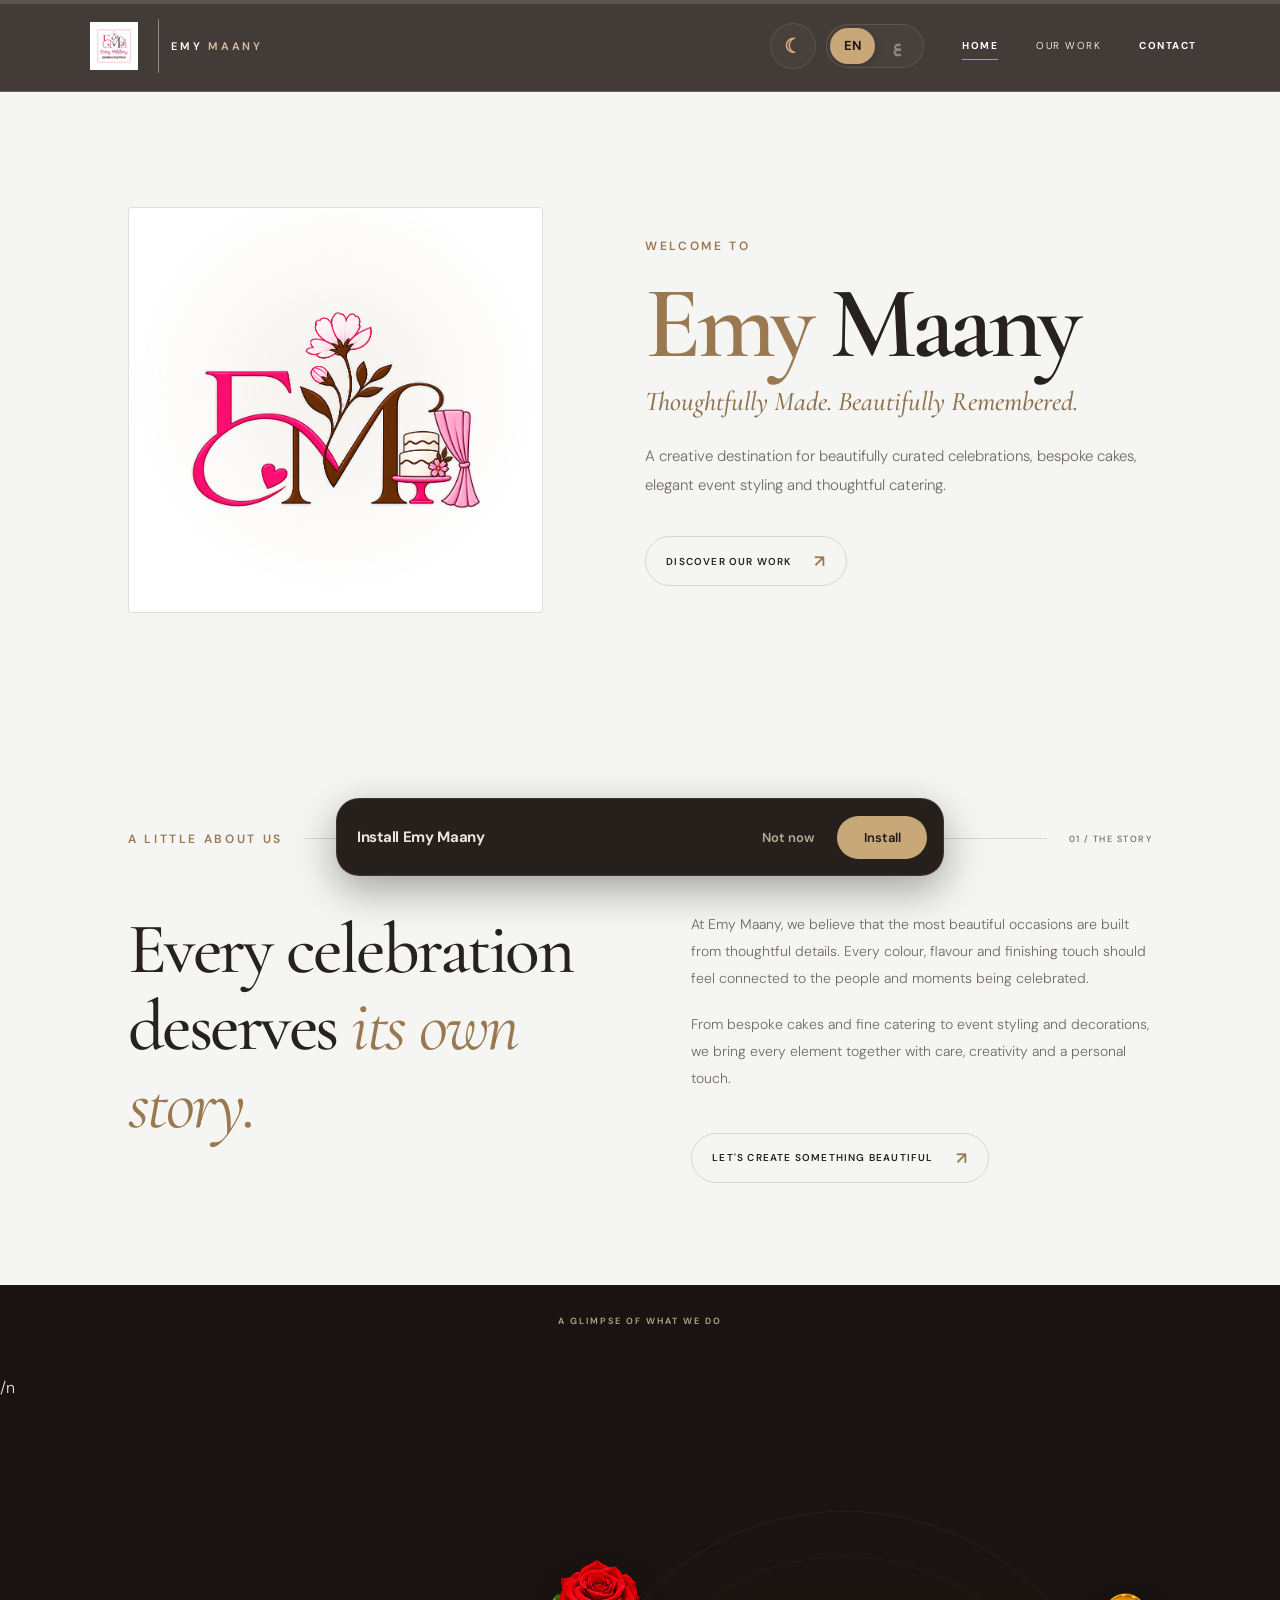
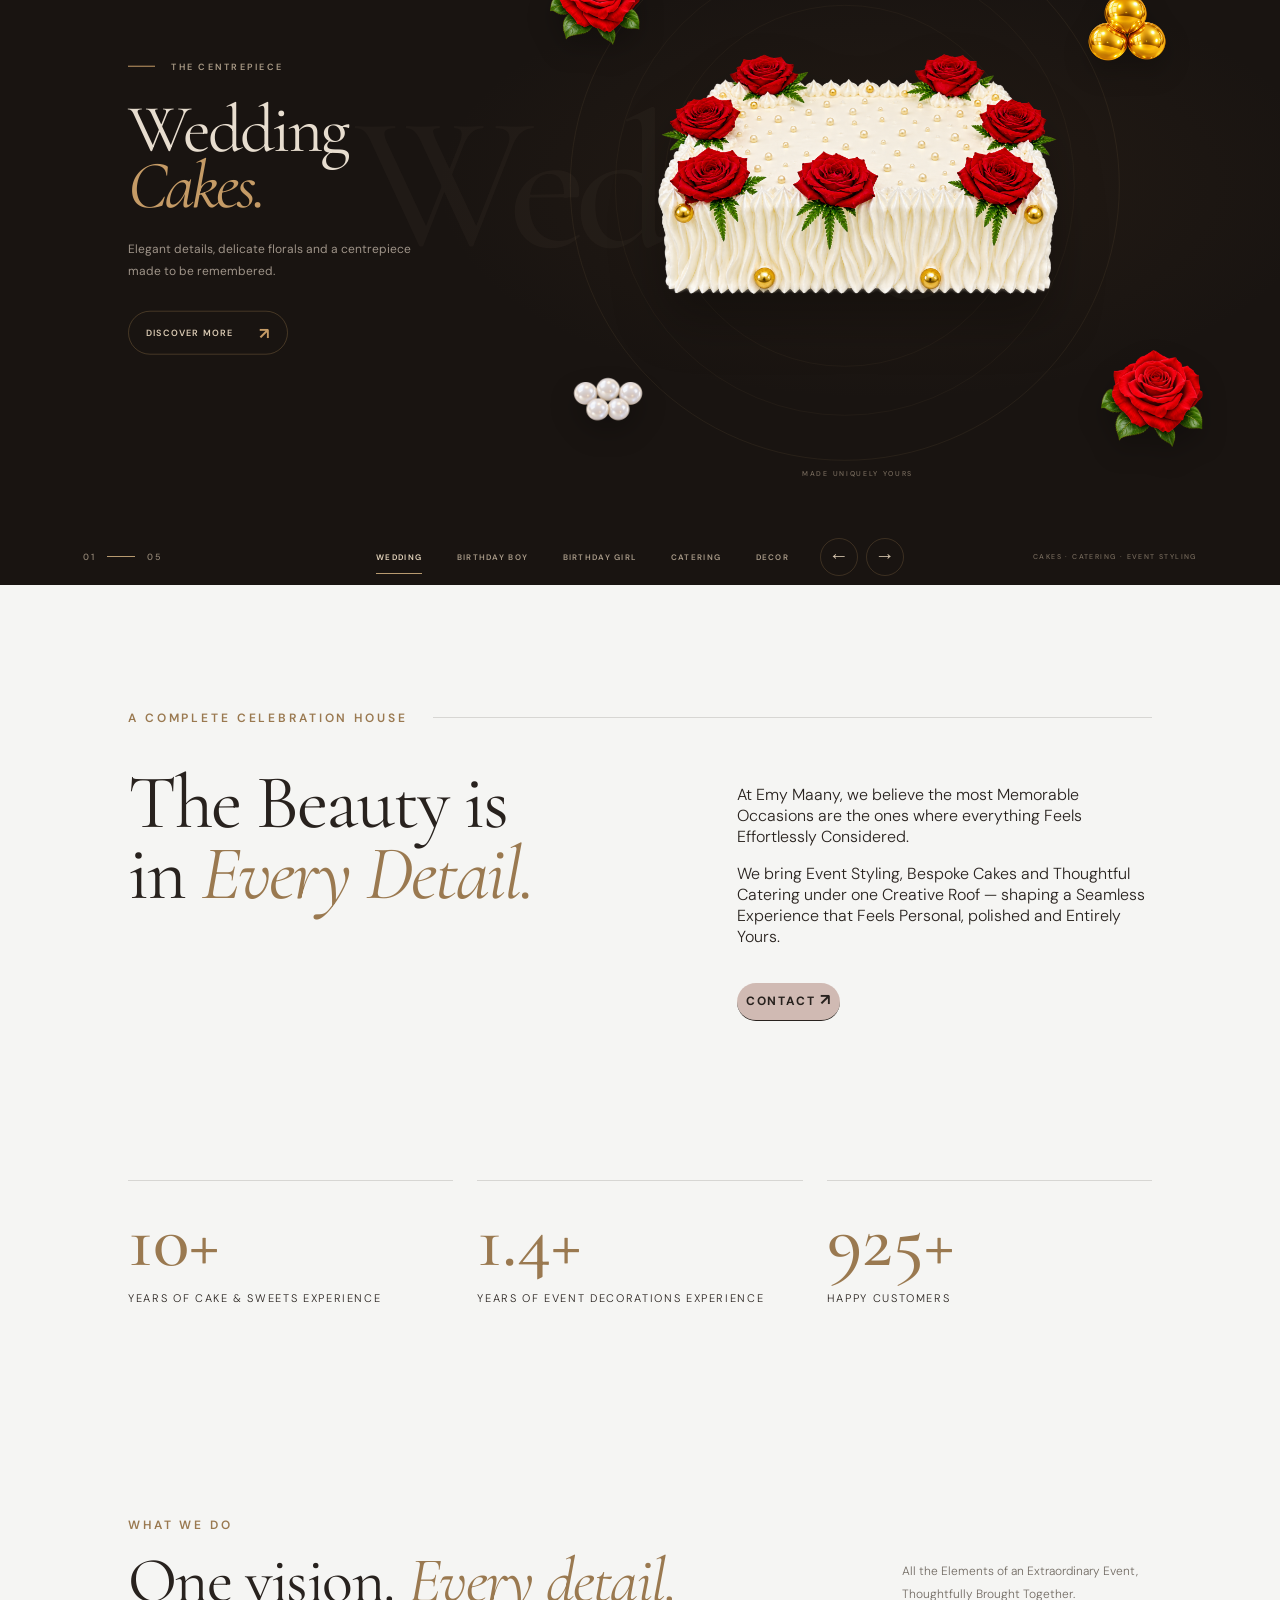
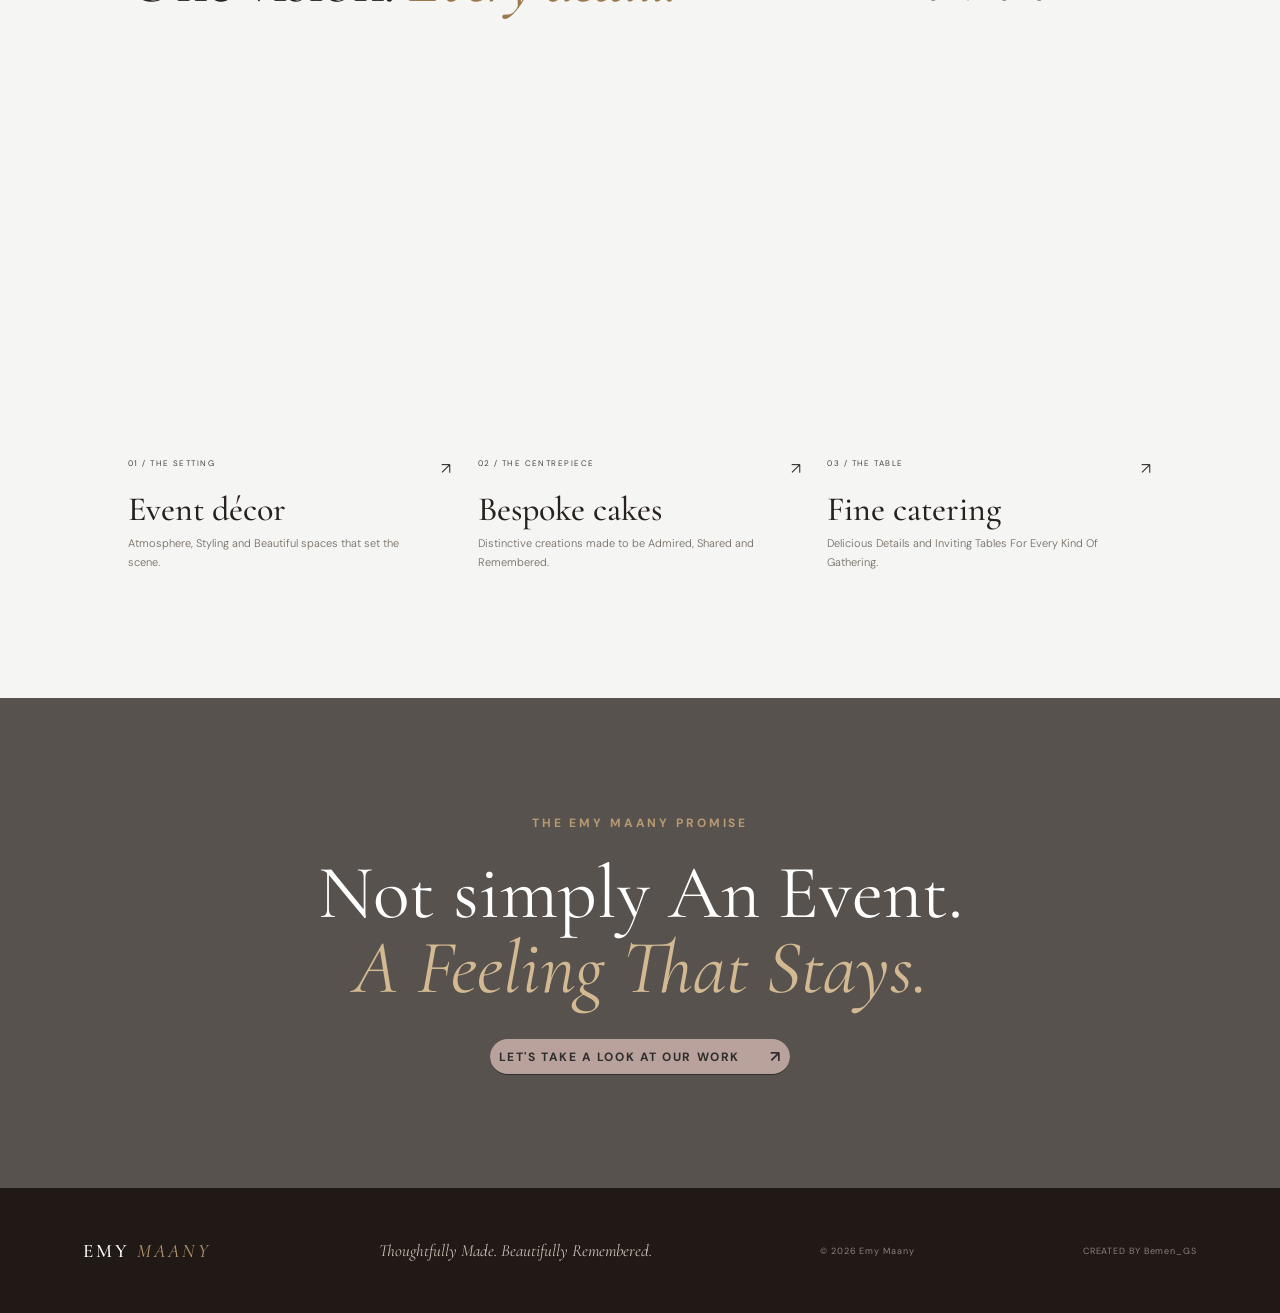
==== commit aa15d019: "Add files via upload" ====
--- a/index.html
+++ b/index.html
@@ -291,12 +291,8 @@
         <span class="showcase-kicker">
          THE SETTING FOR YOUR STORY
         </span>
-        <h1>
-         Event
-         <br/>
-         <em>
-          Decor.
-         </em>
+        <h1 class="showcase-event-decor-title">
+         <span data-i18n="Event Decor.">Event Decor.</span>
         </h1>
         <p>
          Atmosphere, thoughtful styling and beautiful details in every corner.
--- a/showcase.css
+++ b/showcase.css
@@ -1014,4 +1014,10 @@
         font-size: 6px;
     }
 
-}+}
+
+/* Phrase-level event decor title keeps its refined accent treatment. */
+.showcase-event-decor-title span {
+    color: var(--slide-accent, #c9a76d);
+    font-style: italic;
+}
--- a/language.css
+++ b/language.css
@@ -439,3 +439,133 @@
         margin: 0;
     }
 }
+
+
+/* =========================================================
+   FINAL ARABIC TYPE SCALE + MOBILE SHOWCASE NAVIGATION
+   Keep Arabic hierarchy proportional to the English design.
+   ========================================================= */
+html[dir="rtl"] body {
+    font-size: 14px;
+}
+html[dir="rtl"] :is(p, li, .welcome-description, .about-intro-copy p,
+    .work-hero-content > p, .contact-hero-content > p, .portfolio-intro p,
+    .service-card p, .collection-card-title, .collection-card-kicker) {
+    font-size: 0.94em;
+    line-height: 1.85;
+}
+html[dir="rtl"] :is(.welcome-copy h1, .about-intro-grid h2,
+    .work-hero h1, .contact-hero h1, .portfolio-intro h2,
+    .contact-heading h2, .work-cta h2, .statement-inner h2) {
+    font-size: clamp(30px, 4.2vw, 54px);
+    line-height: 1.35;
+    font-weight: 500;
+}
+html[dir="rtl"] .showcase-copy h1 {
+    font-size: clamp(32px, 4.4vw, 58px);
+    line-height: 1.35;
+    margin-bottom: 14px;
+}
+html[dir="rtl"] .showcase-copy p {
+    font-size: 12px;
+    line-height: 1.8;
+}
+html[dir="rtl"] .showcase-kicker {
+    font-size: 10px;
+    line-height: 1.7;
+}
+html[dir="rtl"] .showcase-cta {
+    font-size: 10px;
+    letter-spacing: 0;
+}
+html[dir="rtl"] .showcase-event-decor-title span {
+    color: var(--slide-accent, #c9a76d);
+    font-style: italic;
+}
+@media (max-width: 620px) {
+    /* Five equal tab slots prevent clipping in either writing direction. */
+    .showcase-footer {
+        bottom: 7px;
+        left: 3.5%;
+        right: 3.5%;
+        row-gap: 5px;
+    }
+    .showcase-tabs {
+        display: grid !important;
+        grid-template-columns: repeat(5, minmax(0, 1fr));
+        align-items: stretch;
+        justify-content: stretch;
+        gap: 3px !important;
+        width: 100%;
+        min-width: 0;
+        overflow: visible !important;
+    }
+    .showcase-tabs button {
+        display: flex;
+        align-items: center;
+        justify-content: center;
+        min-width: 0;
+        min-height: 30px;
+        padding: 7px 1px !important;
+        white-space: normal;
+        overflow-wrap: anywhere;
+        text-align: center;
+        font-size: clamp(7px, 1.9vw, 9px) !important;
+        line-height: 1.45;
+        letter-spacing: 0 !important;
+    }
+    .showcase-tabs button:after {
+        bottom: 1px;
+    }
+    html[dir="rtl"] .showcase-tabs {
+        direction: rtl;
+    }
+    html[dir="rtl"] .showcase-tabs button {
+        font-size: clamp(8px, 2.1vw, 10px) !important;
+        line-height: 1.5;
+        word-break: normal;
+    }
+    html[dir="rtl"] .showcase-copy h1 {
+        font-size: clamp(32px, 9vw, 48px);
+        line-height: 1.45;
+        margin-bottom: 10px;
+    }
+    html[dir="rtl"] .showcase-copy p {
+        font-size: 11px;
+        line-height: 1.8;
+    }
+    html[dir="rtl"] .welcome-copy h1 {
+        font-size: clamp(36px, 10vw, 54px);
+    }
+    html[dir="rtl"] .about-intro-grid h2 {
+        font-size: clamp(30px, 8vw, 42px);
+    }
+}
+
+
+/* Shared mobile close icon: identical strokes, common rotation centre,
+   original transition duration and menu animation preserved. */
+@media (max-width: 800px) {
+    .site-header .menu-toggle { position: relative !important; }
+    .site-header .menu-toggle span { transform-origin: center center; }
+    .site-header .menu-toggle[aria-expanded="true"] span {
+        position: absolute !important;
+        left: 50% !important;
+        top: 50% !important;
+        width: 28px !important;
+        height: 3px !important;
+        margin: 0 !important;
+    }
+    .site-header .menu-toggle[aria-expanded="true"] span:first-child {
+        transform: translate(-50%, -50%) rotate(45deg) !important;
+    }
+    .site-header .menu-toggle[aria-expanded="true"] span:last-child {
+        transform: translate(-50%, -50%) rotate(-45deg) !important;
+    }
+}
+
+
+html[dir="rtl"] .event-decorations-heading span {
+    color: var(--gold);
+    font-style: italic;
+}
